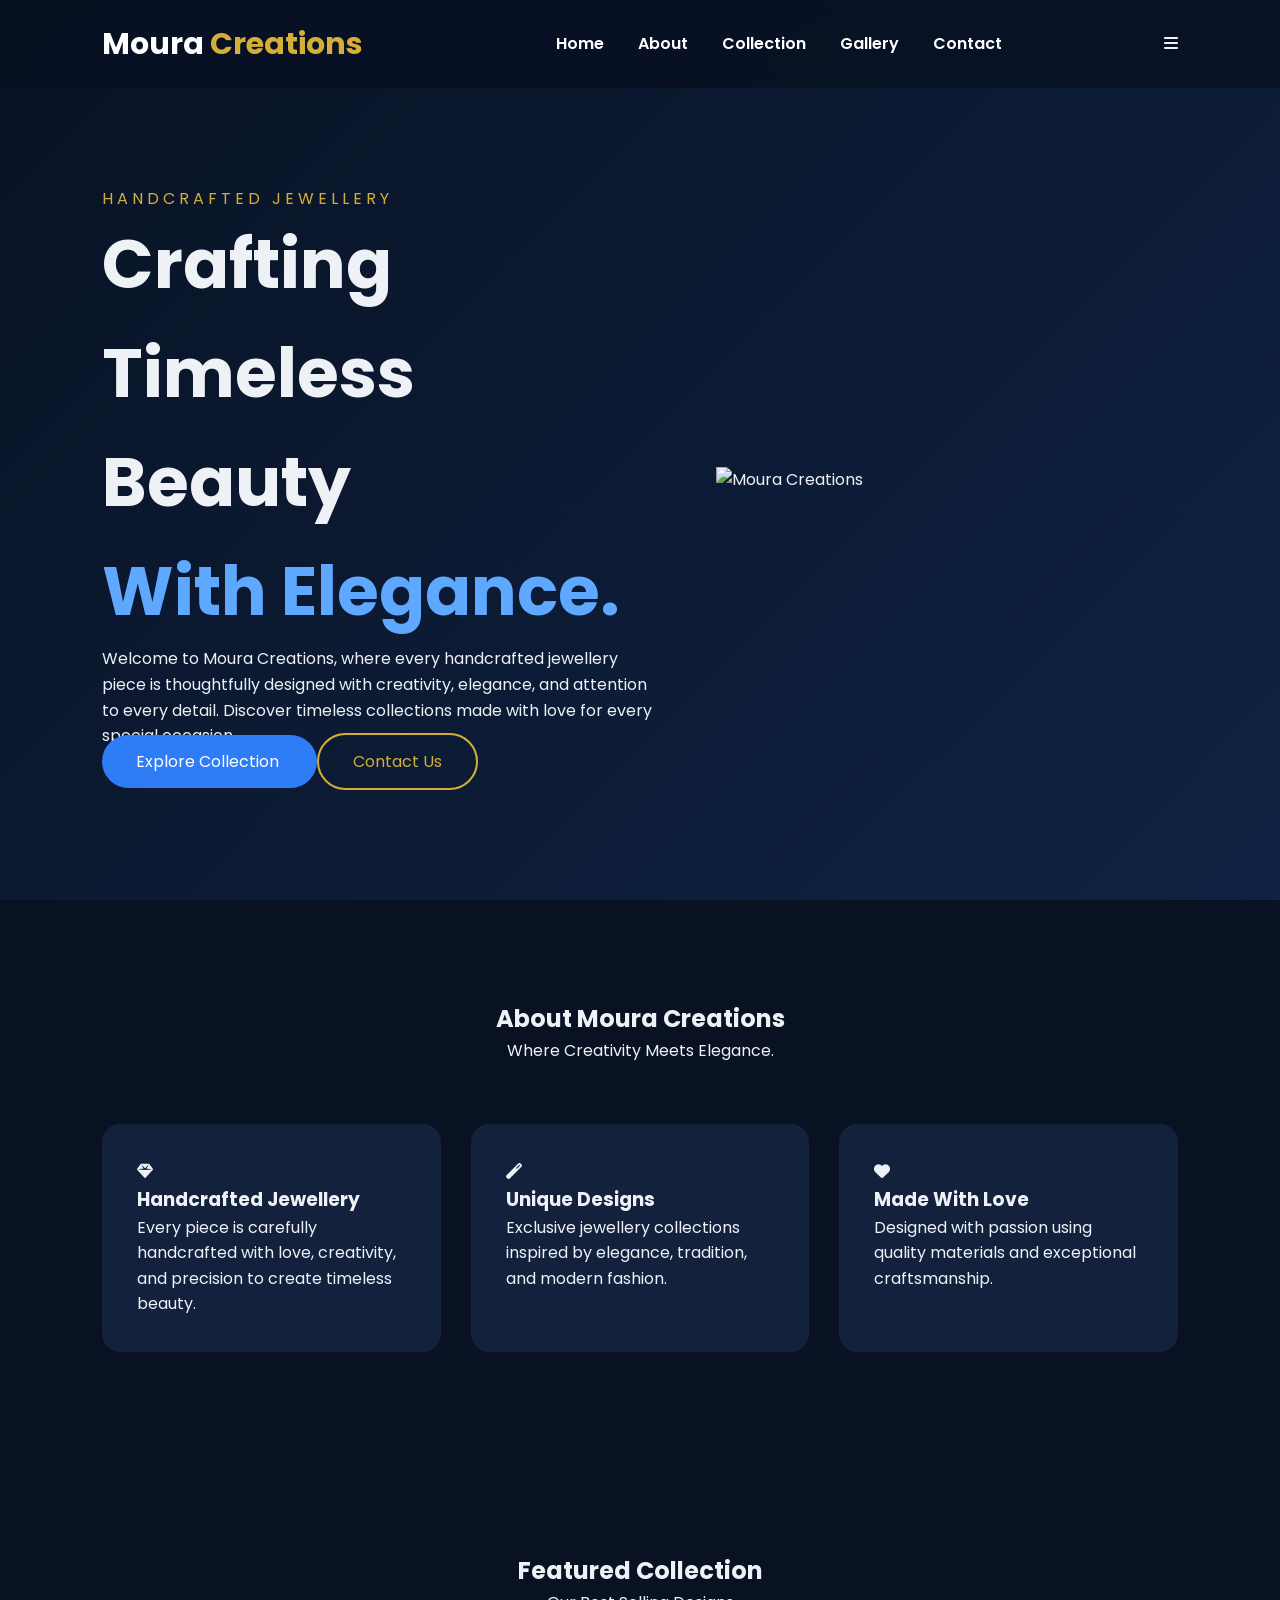
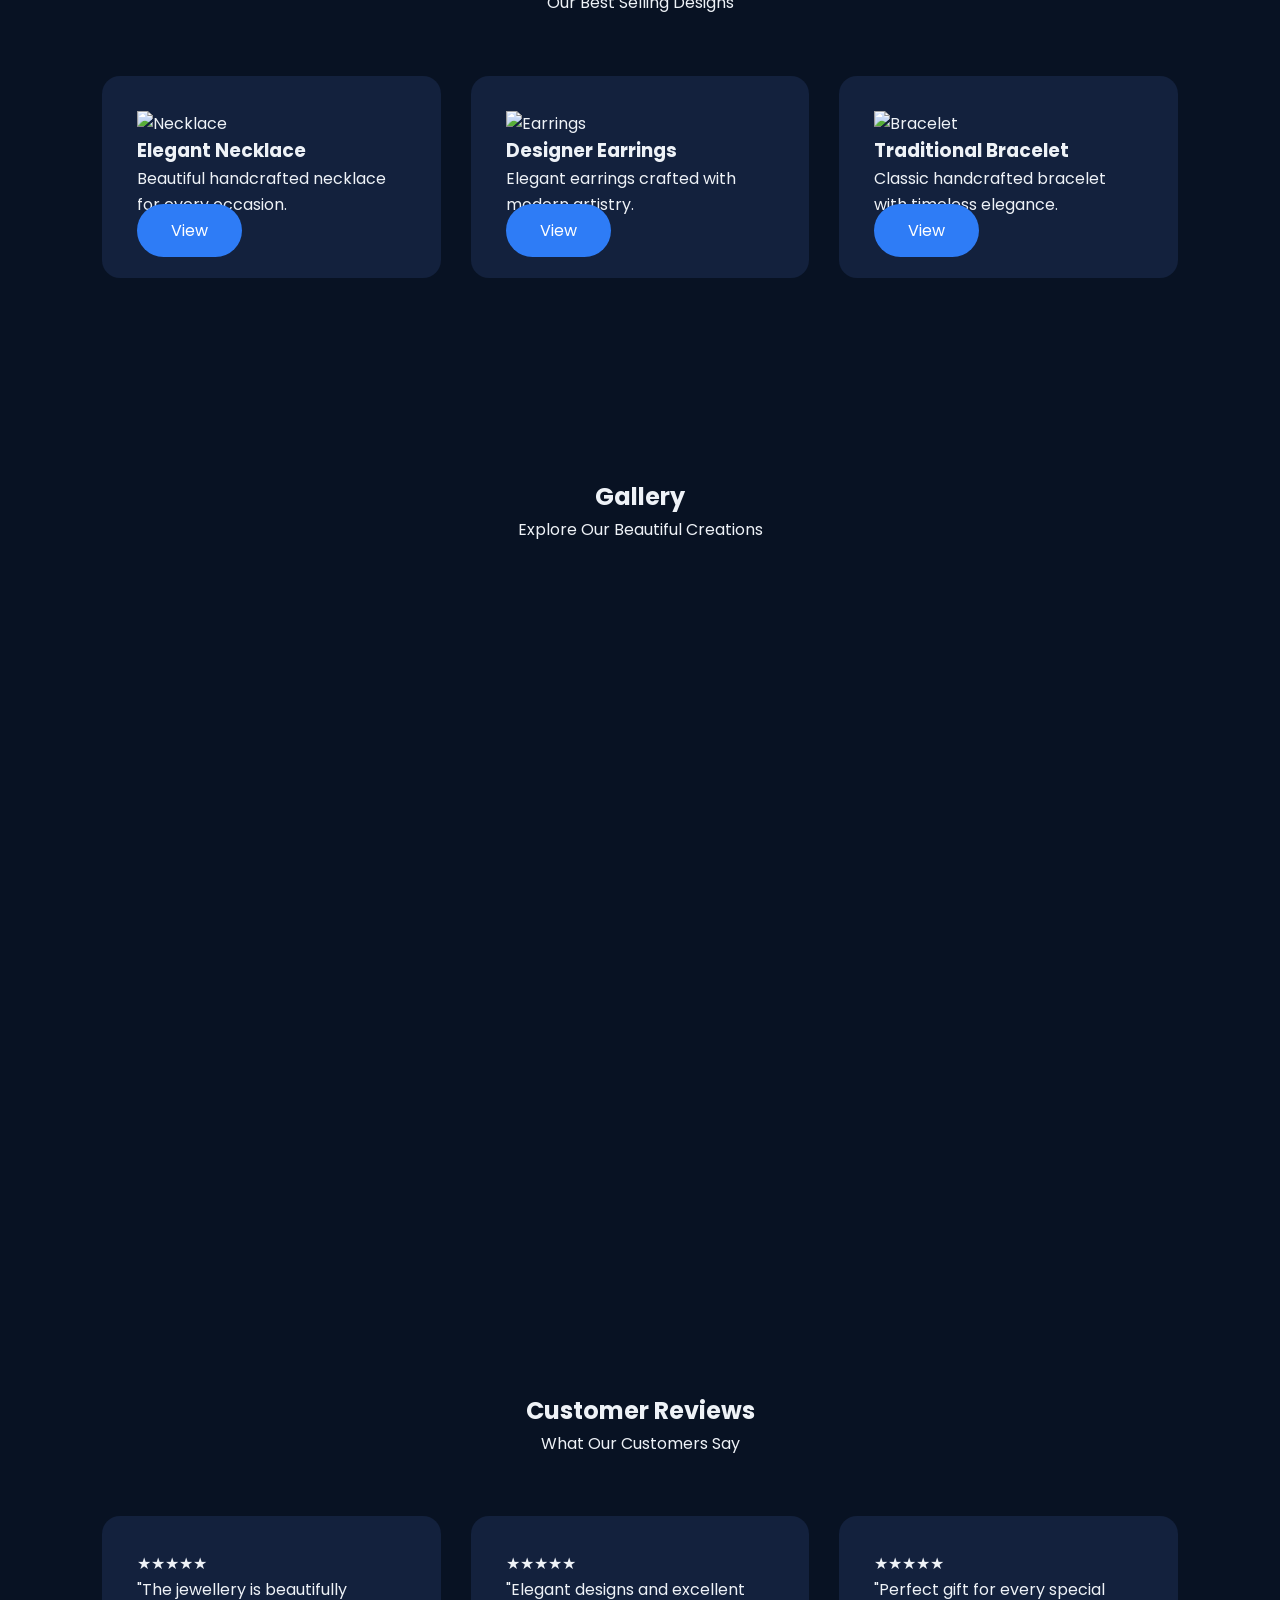
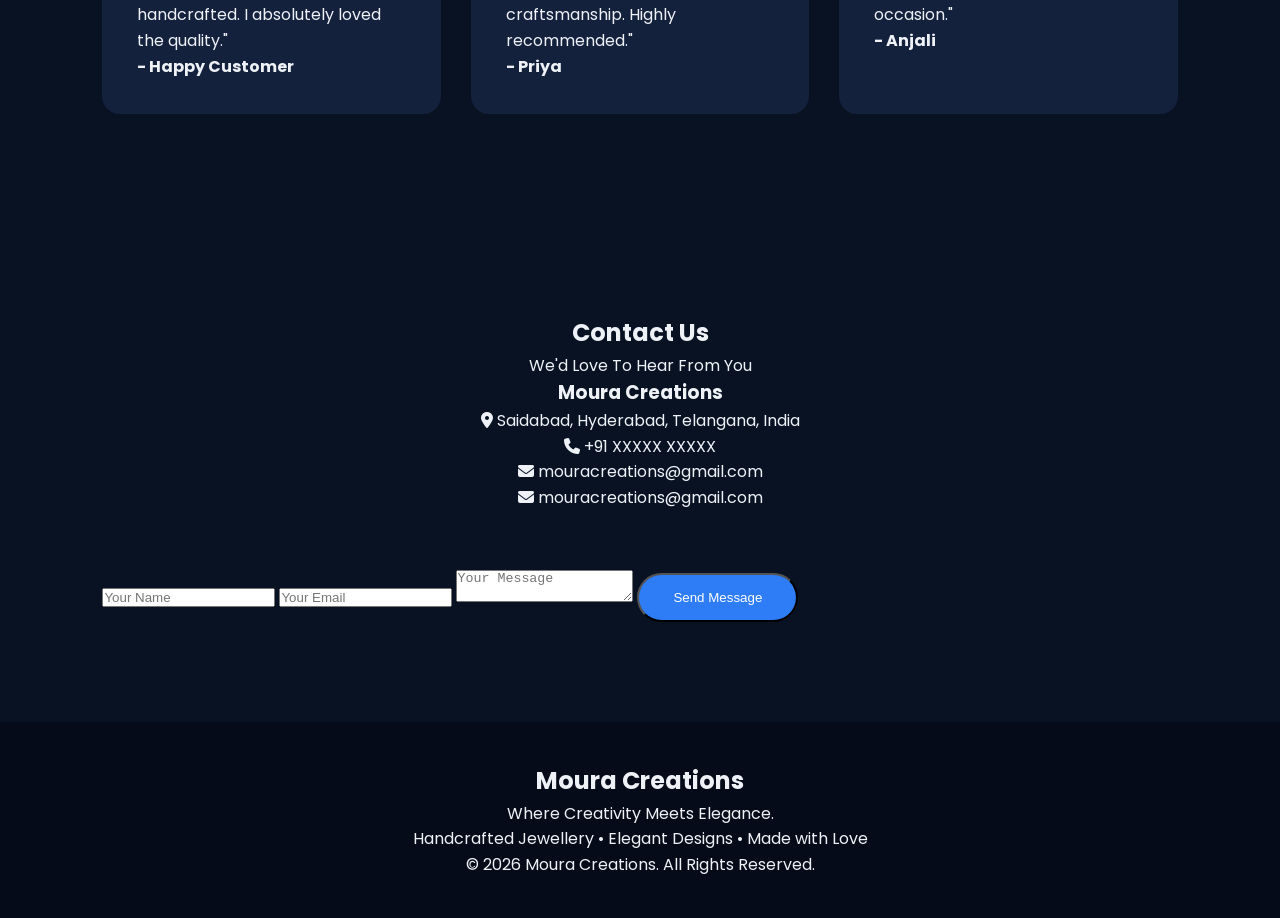
==== index.html @ 09989741 "Update index.html" ====
<!DOCTYPE html>
<html lang="en">

<head>

<meta charset="UTF-8">
<meta name="viewport" content="width=device-width, initial-scale=1.0">

<title>Moura Creations | Where Creativity Meets Elegance</title>

<link href="https://fonts.googleapis.com/css2?family=Poppins:wght@300;400;500;600;700;800&display=swap" rel="stylesheet">

<link rel="stylesheet"
href="https://cdnjs.cloudflare.com/ajax/libs/font-awesome/6.5.2/css/all.min.css">

<link rel="stylesheet" href="style.css">
</head>

<body>

<!-- ================= HEADER ================= -->

<header>

<div class="logo">
Moura <span>Creations</span>
</div>

<nav>

<a href="#home">Home</a>

<a href="#about">About</a>

<a href="#collection">Collection</a>

<a href="#gallery">Gallery</a>

<a href="#contact">Contact</a>

</nav>

<div class="menu">

<i class="fas fa-bars"></i>

</div>

</header>

<!-- ================= HERO ================= -->

<section class="hero" id="home">

<div class="hero-left">

<p class="small-title">
HANDCRAFTED JEWELLERY
</p>

<h1>

Crafting Timeless Beauty

<br>

<span>With Elegance.</span>

</h1>

<p class="hero-text">

Welcome to Moura Creations, where every handcrafted jewellery piece is thoughtfully designed with creativity, elegance, and attention to every detail. Discover timeless collections made with love for every special occasion.

</p>

<div class="buttons">

<a href="#collection" class="btn primary">
Explore Collection
</a>

<a href="#contact" class="btn secondary">
Contact Us
</a>

</div>

</div>

<div class="hero-right">

<img src="images/hero.png" alt="Moura Creations">

</div>

</section>

<!-- ================= ABOUT ================= -->

<section class="about" id="about">

<div class="section-title">

<h2>About Moura Creations</h2>

<p>Where Creativity Meets Elegance.</p>

</div>

<div class="about-content">

<div class="about-box">

<i class="fas fa-gem"></i>

<h3>Handcrafted Jewellery</h3>

<p>

Every piece is carefully handcrafted with love, creativity, and precision to create timeless beauty.

</p>

</div>

<div class="about-box">

<i class="fas fa-magic"></i>

<h3>Unique Designs</h3>

<p>

Exclusive jewellery collections inspired by elegance, tradition, and modern fashion.

</p>

</div>

<div class="about-box">

<i class="fas fa-heart"></i>

<h3>Made With Love</h3>

<p>

Designed with passion using quality materials and exceptional craftsmanship.

</p>

</div>

</div>

</section>

<!-- ================= COLLECTION ================= -->

<section class="collection" id="collection">

<div class="section-title">

<h2>Featured Collection</h2>

<p>Our Best Selling Designs</p>

</div>

<div class="products">

<div class="product">

<img src="images/product1.jpg" alt="Necklace">

<h3>Elegant Necklace</h3>

<p>Beautiful handcrafted necklace for every occasion.</p>

<a href="#" class="btn primary">View</a>

</div>

<div class="product">

<img src="images/product2.jpg" alt="Earrings">

<h3>Designer Earrings</h3>

<p>Elegant earrings crafted with modern artistry.</p>

<a href="#" class="btn primary">View</a>

</div>

<div class="product">

<img src="images/product3.jpg" alt="Bracelet">

<h3>Traditional Bracelet</h3>

<p>Classic handcrafted bracelet with timeless elegance.</p>

<a href="#" class="btn primary">View</a>

</div>

</div>

</section>

<!-- ================= GALLERY ================= -->

<section class="gallery" id="gallery">

<div class="section-title">

<h2>Gallery</h2>

<p>Explore Our Beautiful Creations</p>

</div>

<div class="gallery-grid">

<img src="images/g1.jpg" alt="">
<img src="images/g2.jpg" alt="">
<img src="images/g3.jpg" alt="">
<img src="images/g4.jpg" alt="">
<img src="images/g5.jpg" alt="">
<img src="images/g6.jpg" alt="">

</div>

</section>

<!-- ================= TESTIMONIALS ================= -->

<section class="testimonials">

<div class="section-title">

<h2>Customer Reviews</h2>

<p>What Our Customers Say</p>

</div>

<div class="review-container">

<div class="review">

★★★★★

<p>

"The jewellery is beautifully handcrafted. I absolutely loved the quality."

</p>

<h4>- Happy Customer</h4>

</div>

<div class="review">

★★★★★

<p>

"Elegant designs and excellent craftsmanship. Highly recommended."

</p>

<h4>- Priya</h4>

</div>

<div class="review">

★★★★★

<p>

"Perfect gift for every special occasion."

</p>

<h4>- Anjali</h4>

</div>

</div>

</section>

<!-- ================= CONTACT ================= -->

<section class="contact" id="contact">

<div class="section-title">

<h2>Contact Us</h2>

<p>We'd Love To Hear From You</p>

<div class="contact-info">

<h3>Moura Creations</h3>

<p>
<i class="fas fa-map-marker-alt"></i>
Saidabad, Hyderabad, Telangana, India
</p>

<p>
<i class="fas fa-phone"></i>
+91 XXXXX XXXXX
</p>

<p>
<i class="fas fa-envelope"></i>
mouracreations@gmail.com
</p>

</div><i class="fas fa-envelope"></i>

mouracreations@gmail.com

</p>

</div>

<form>

<input type="text" placeholder="Your Name">

<input type="email" placeholder="Your Email">

<textarea placeholder="Your Message"></textarea>

<button class="btn primary">

Send Message

</button>

</form>

</div>

</section>

<!-- ================= FOOTER ================= -->

<footer>

<h2>Moura Creations</h2>

<p>

Where Creativity Meets Elegance.

</p>

<p>

Handcrafted Jewellery • Elegant Designs • Made with Love

</p>

<p>

© 2026 Moura Creations. All Rights Reserved.

</p>

</footer>

<script src="script.js"></script>
</body>

</html>
---- style.css ----
*{margin:0;padding:0;box-sizing:border-box}
body{font-family:Poppins,Arial,sans-serif;background:#081223;color:#eef2f7;line-height:1.6}
html{scroll-behavior:smooth}
a{text-decoration:none}img{max-width:100%;display:block}header{position:fixed;top:0;left:0;width:100%;display:flex;justify-content:space-between;align-items:center;padding:20px 8%;background:rgba(8,18,35,.92);backdrop-filter:blur(10px);z-index:999}.logo{font-size:30px;font-weight:700;color:#fff}.logo span{color:#d4af37}nav a{color:#fff;margin-left:30px;font-weight:600}nav a:hover{color:#d4af37}.hero{min-height:100vh;padding:140px 8% 80px;display:grid;grid-template-columns:1.1fr .9fr;align-items:center;gap:50px;background:linear-gradient(135deg,#081223,#102344)}.small-title{letter-spacing:4px;color:#d4af37}.hero h1{font-size:68px}.hero h1 span{color:#5ea8ff}.btn{padding:15px 34px;border-radius:40px}.primary{background:#2e7cf6;color:#fff}.secondary{border:2px solid #d4af37;color:#d4af37}section{padding:100px 8%}.section-title{text-align:center;margin-bottom:60px}.about-content,.products,.review-container,.gallery-grid{display:grid;gap:30px}.about-content,.products,.review-container{grid-template-columns:repeat(auto-fit,minmax(260px,1fr))}.about-box,.product,.review{background:#13213d;padding:35px;border-radius:18px}.gallery-grid{grid-template-columns:repeat(auto-fit,minmax(240px,1fr))}.gallery-grid img{height:280px;object-fit:cover;border-radius:18px}.contact-container{display:grid;grid-template-columns:1fr 1fr;gap:40px}footer{background:#050b18;padding:40px;text-align:center}@media(max-width:900px){.hero,.contact-container{grid-template-columns:1fr}nav{display:none}}
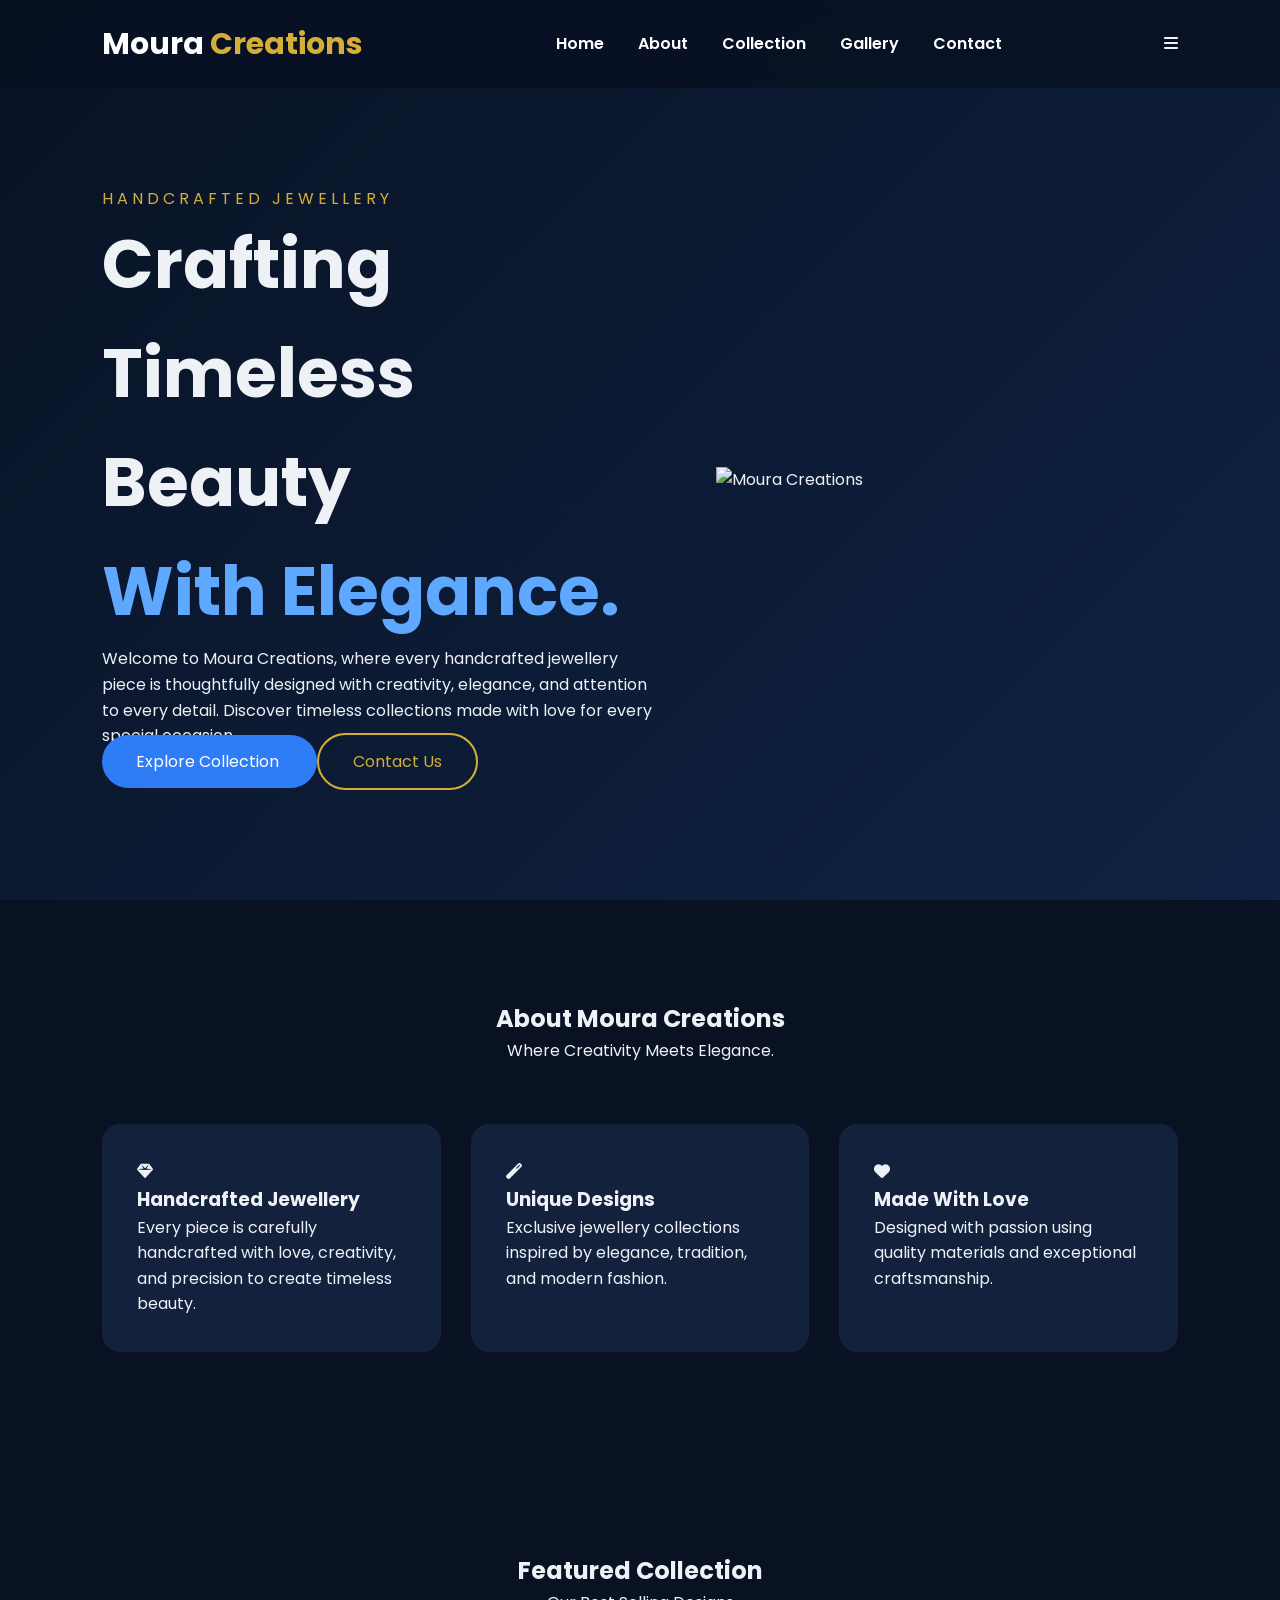
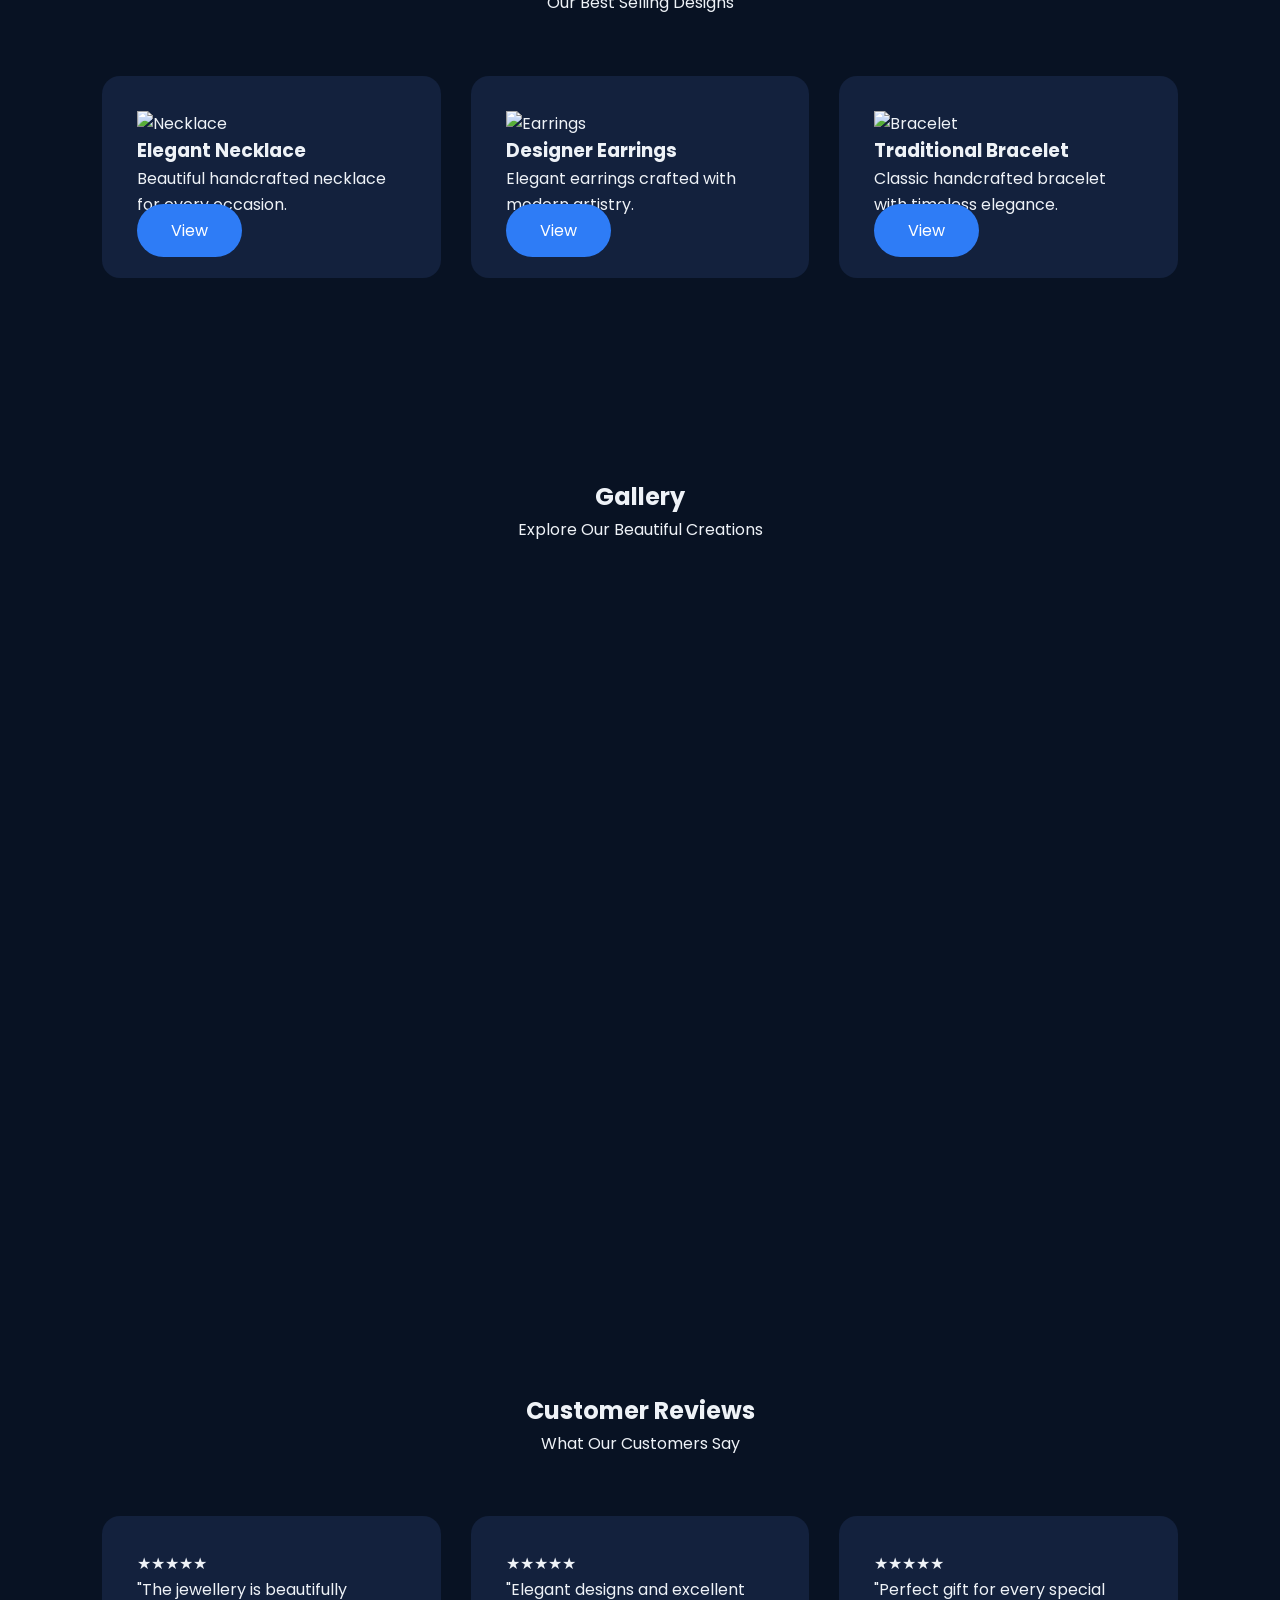
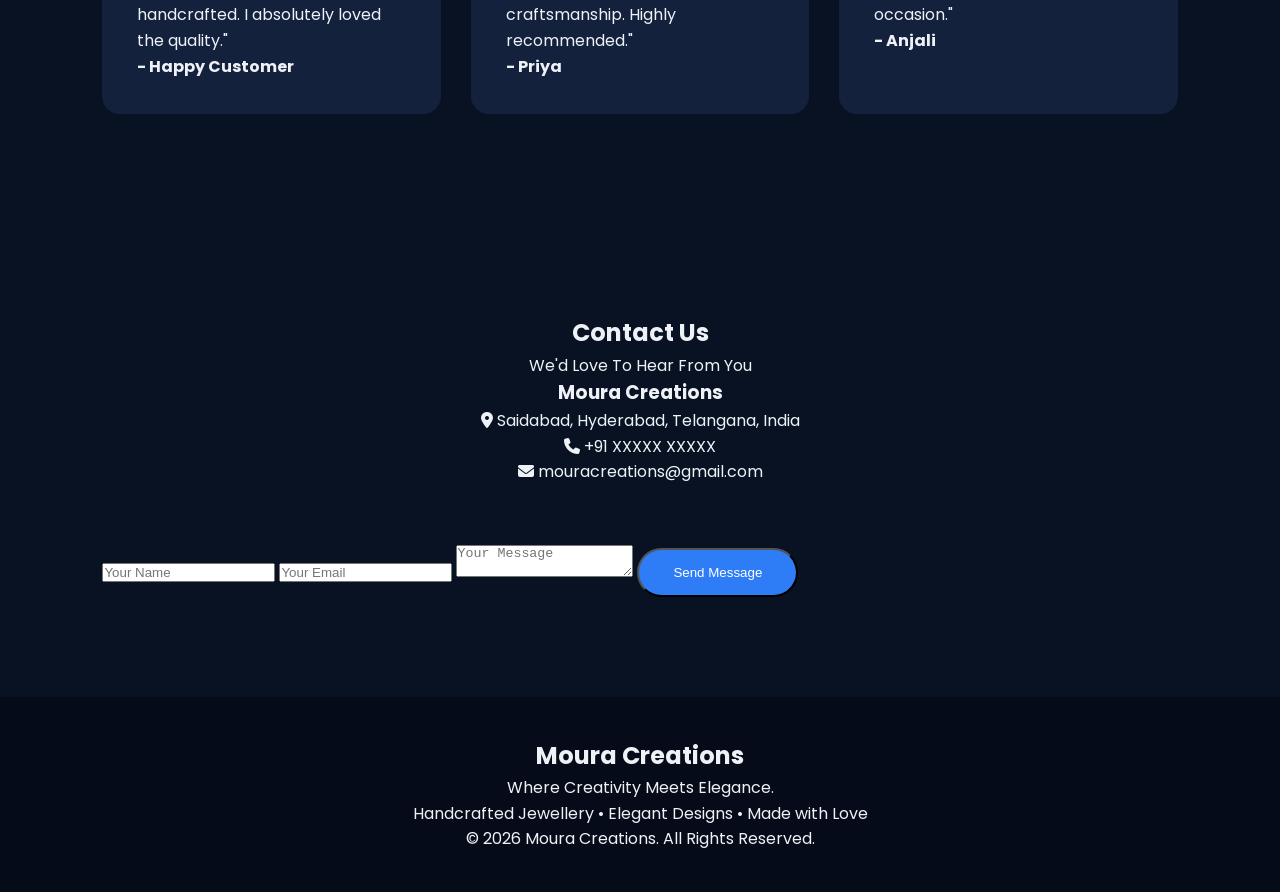
==== commit 42c8cd5d: "Update index.html" ====
--- a/index.html
+++ b/index.html
@@ -319,10 +319,6 @@
 +91 XXXXX XXXXX
 </p>
 
-<p>
-<i class="fas fa-envelope"></i>
-mouracreations@gmail.com
-</p>
 
 </div><i class="fas fa-envelope"></i>
 
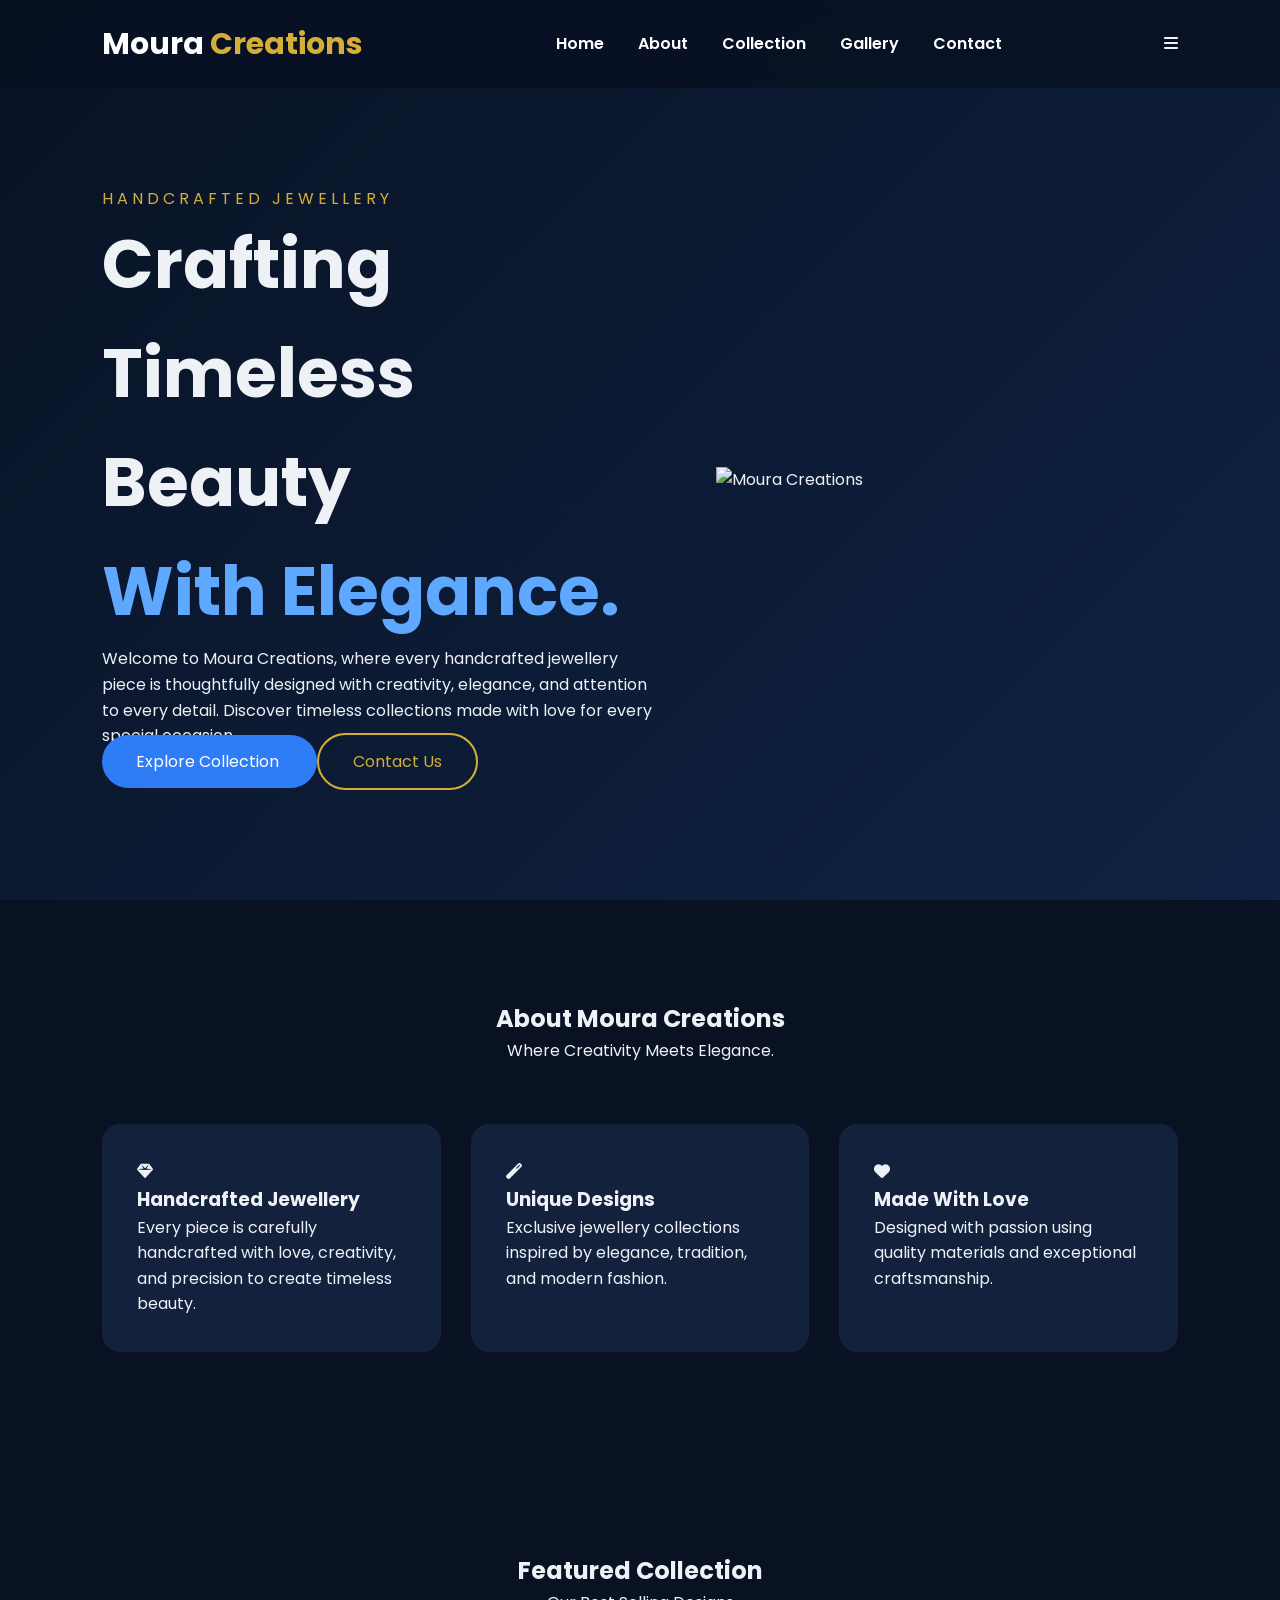
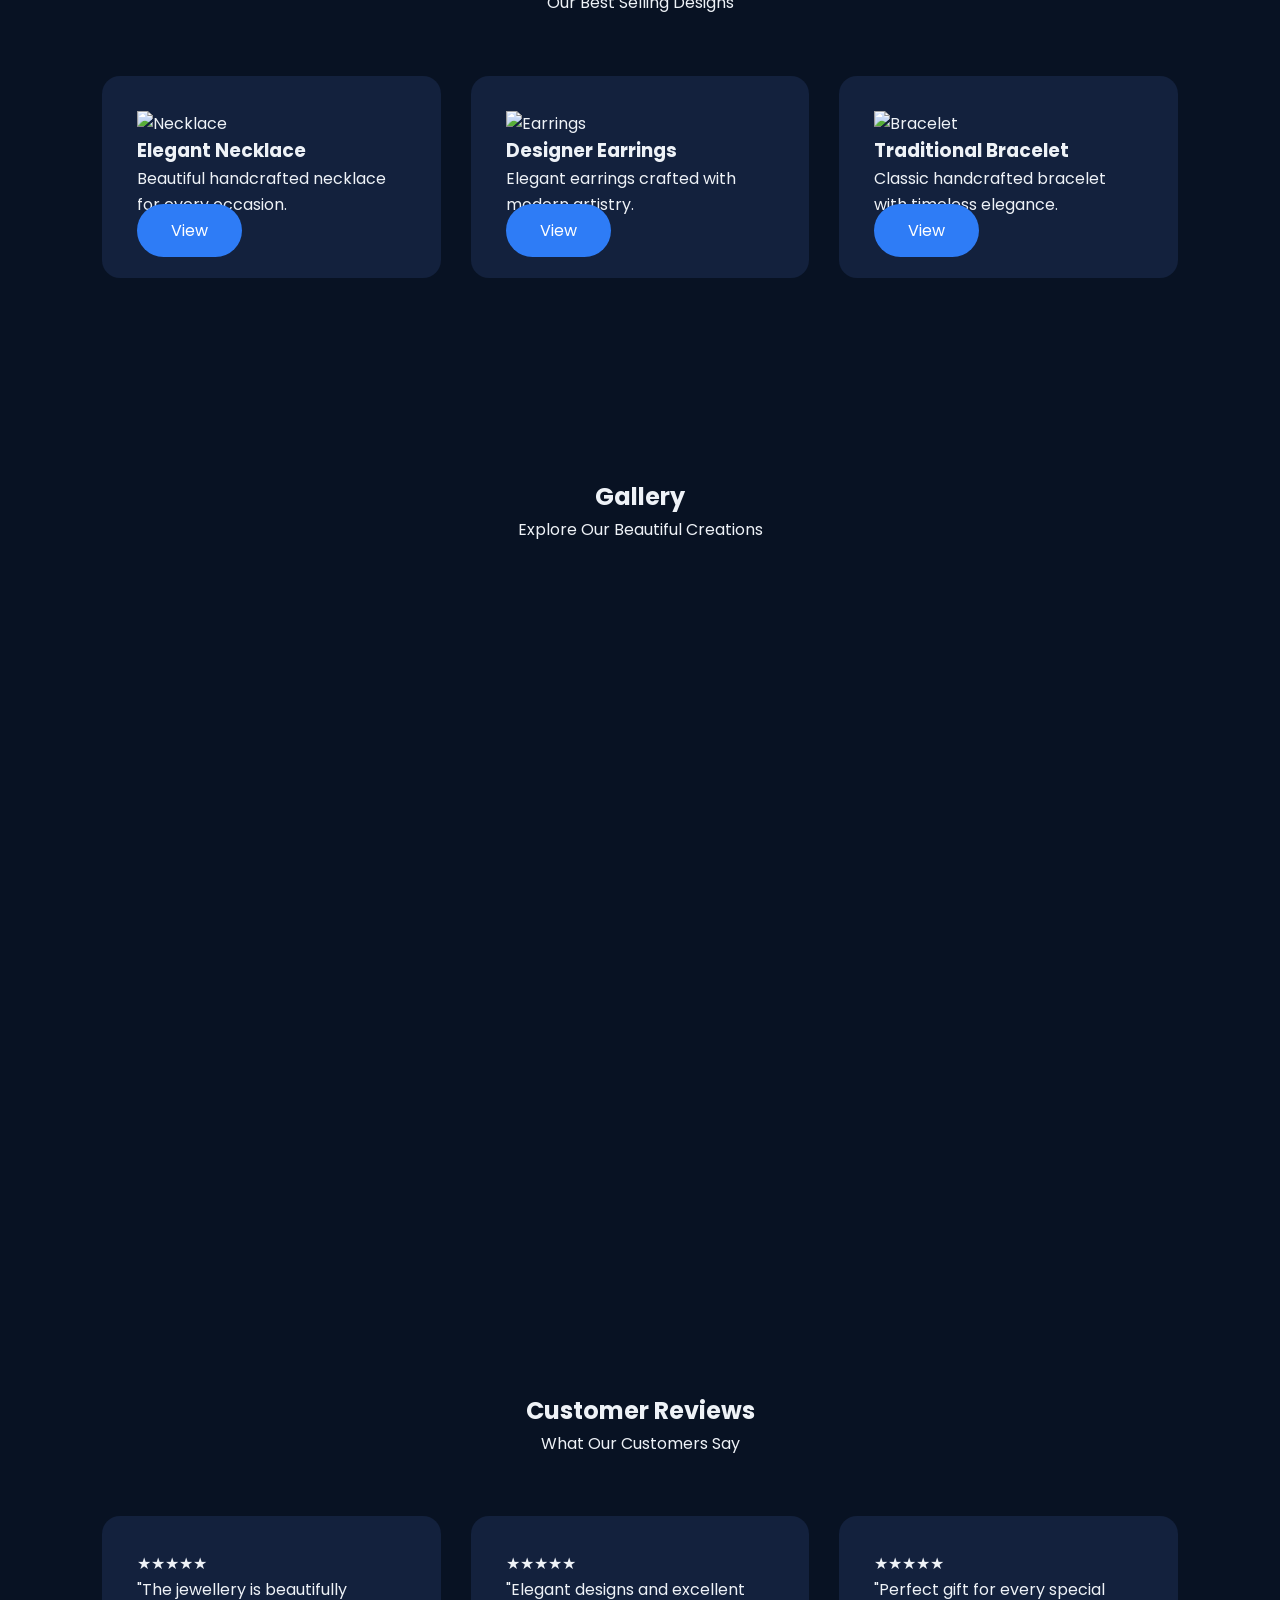
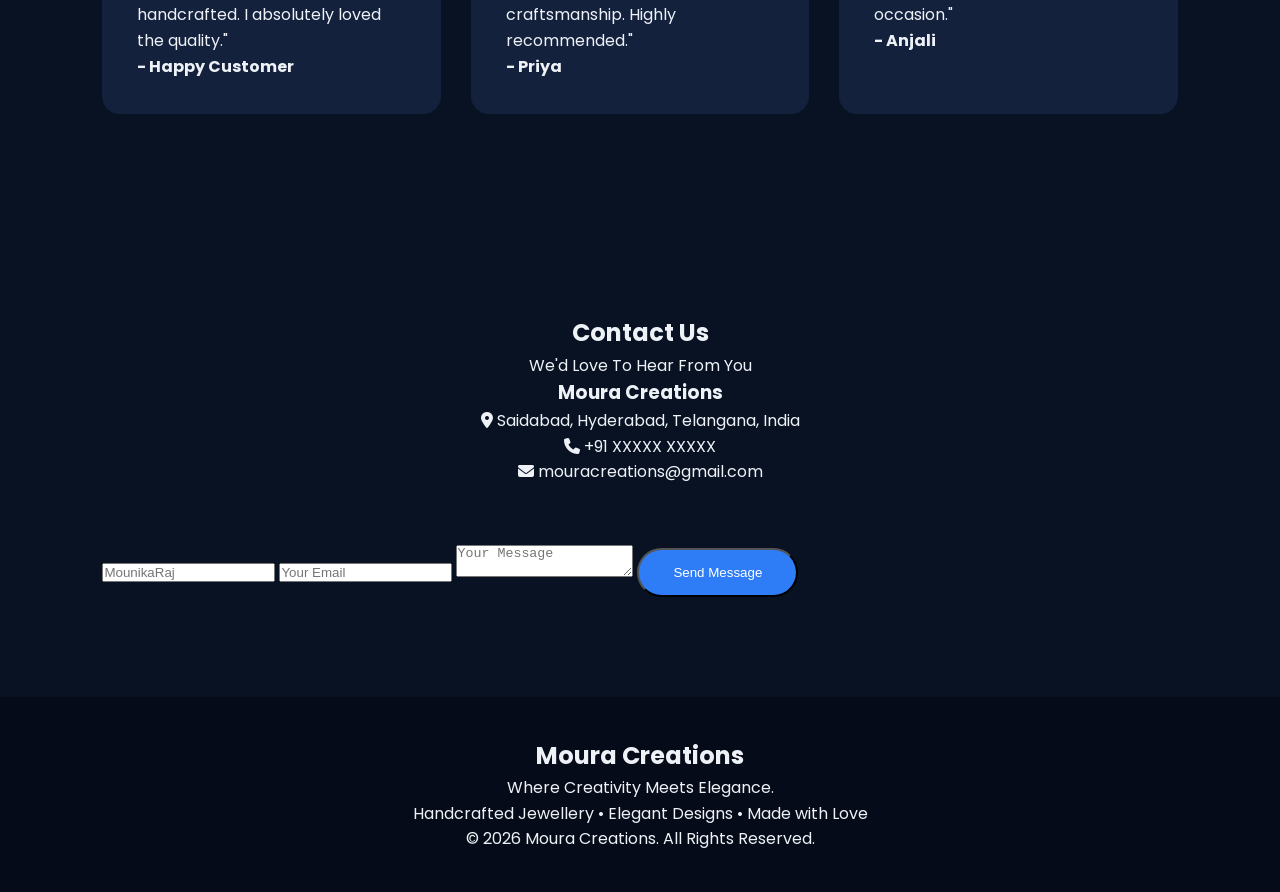
==== commit e5994bf0: "Update index.html" ====
--- a/index.html
+++ b/index.html
@@ -330,7 +330,7 @@
 
 <form>
 
-<input type="text" placeholder="Your Name">
+<input type="text" placeholder="MounikaRaj">
 
 <input type="email" placeholder="Your Email">
 
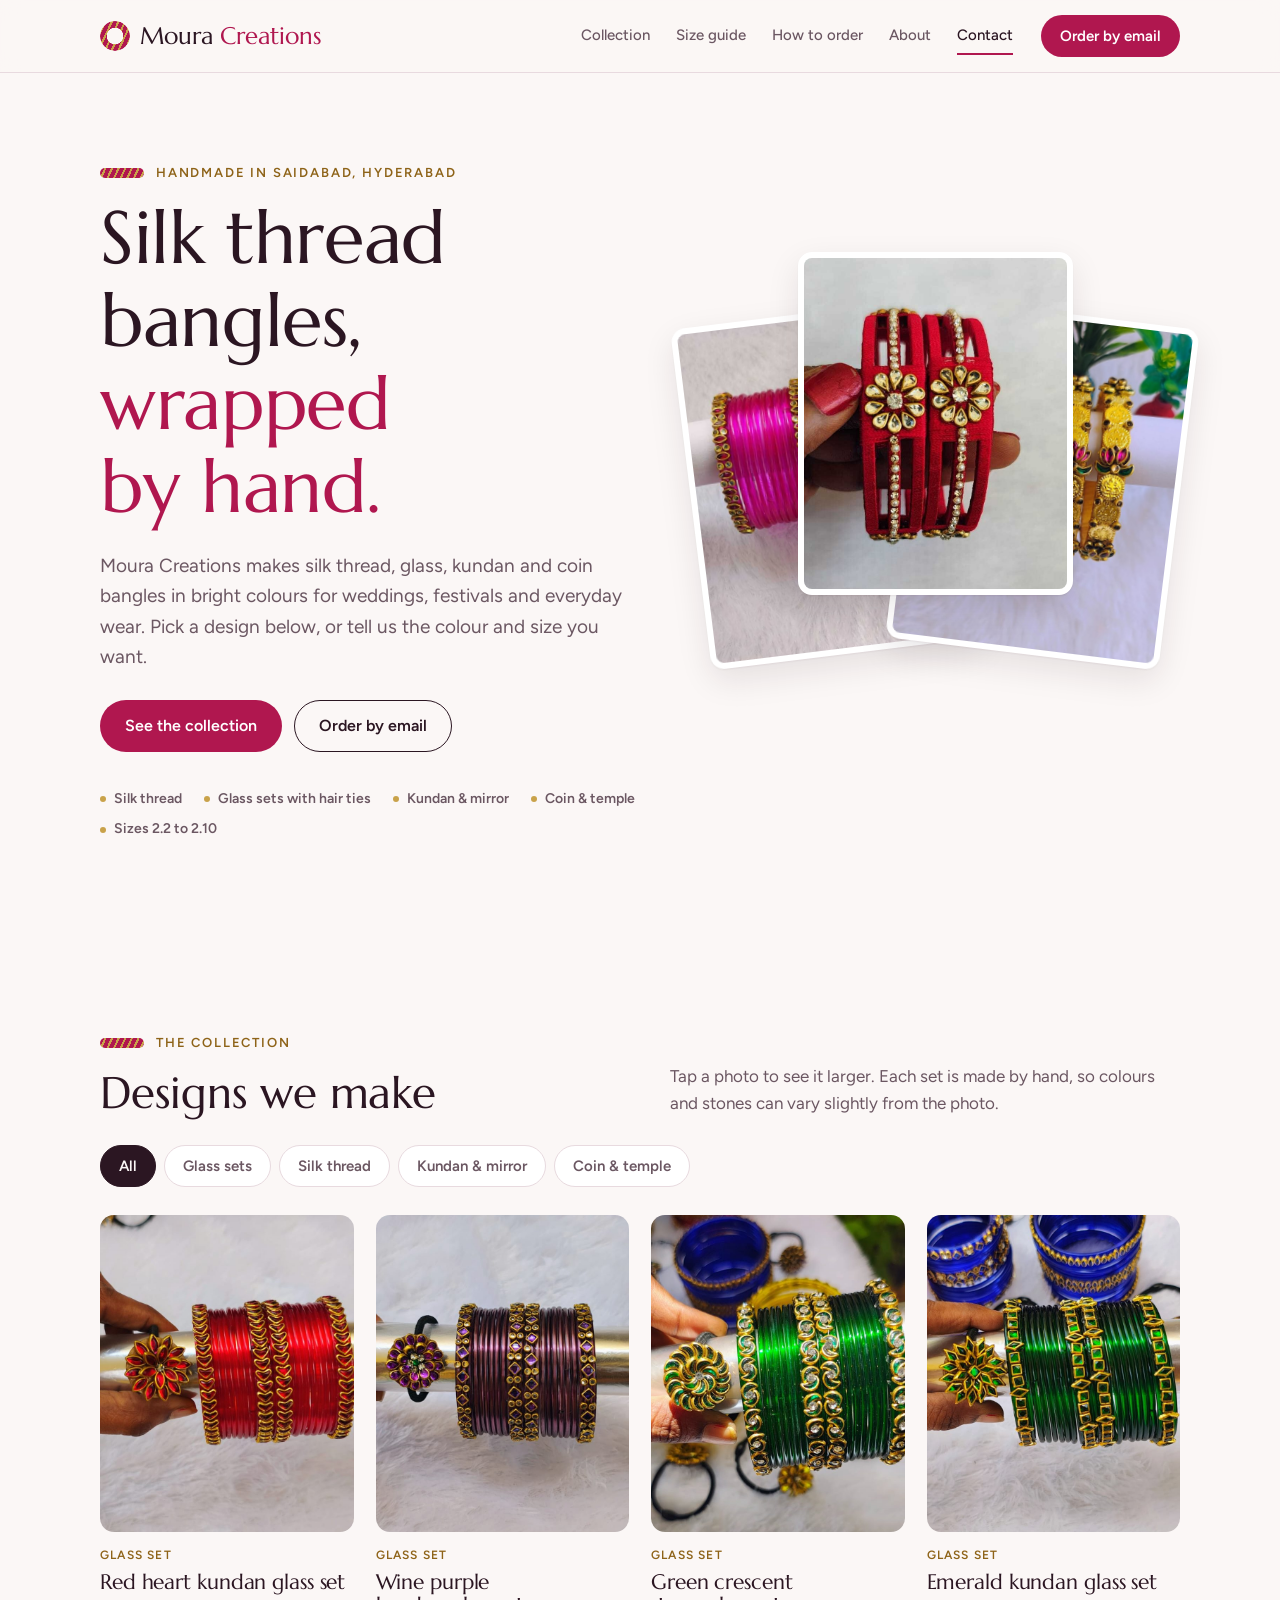
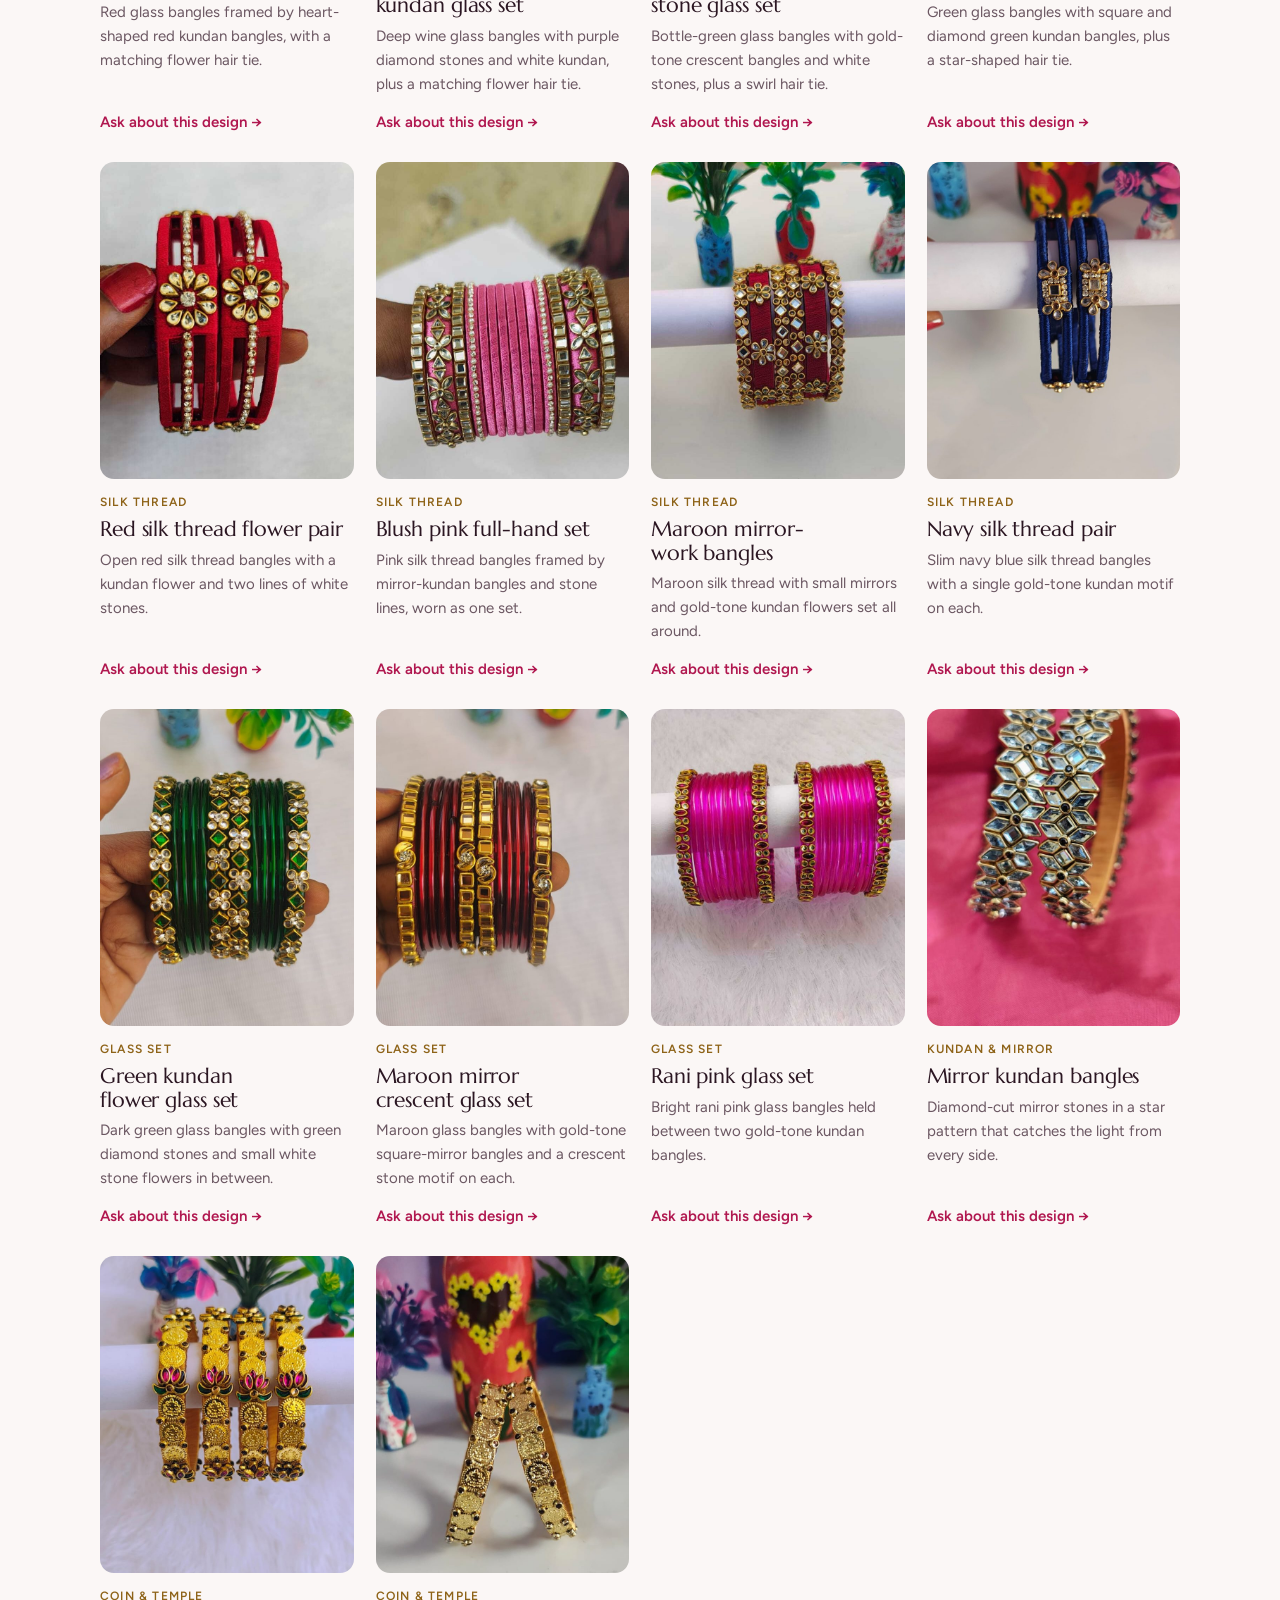
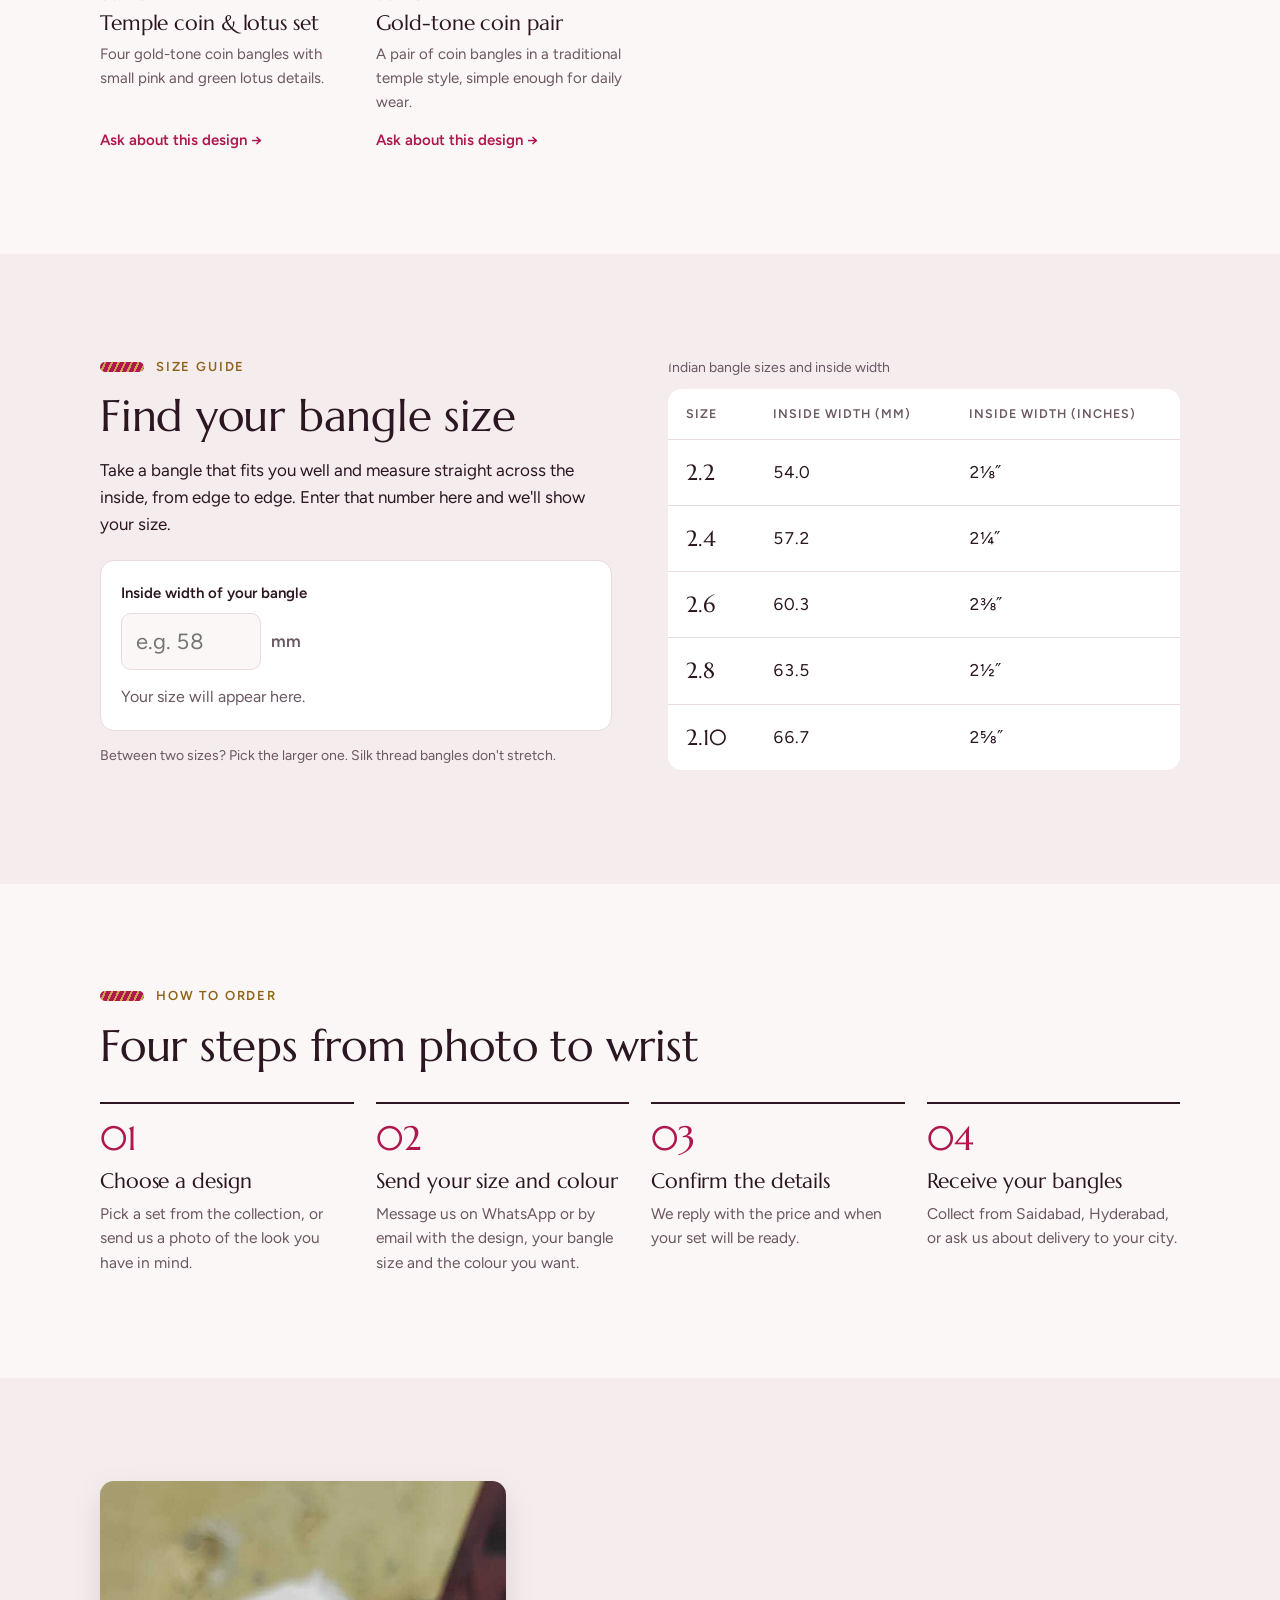
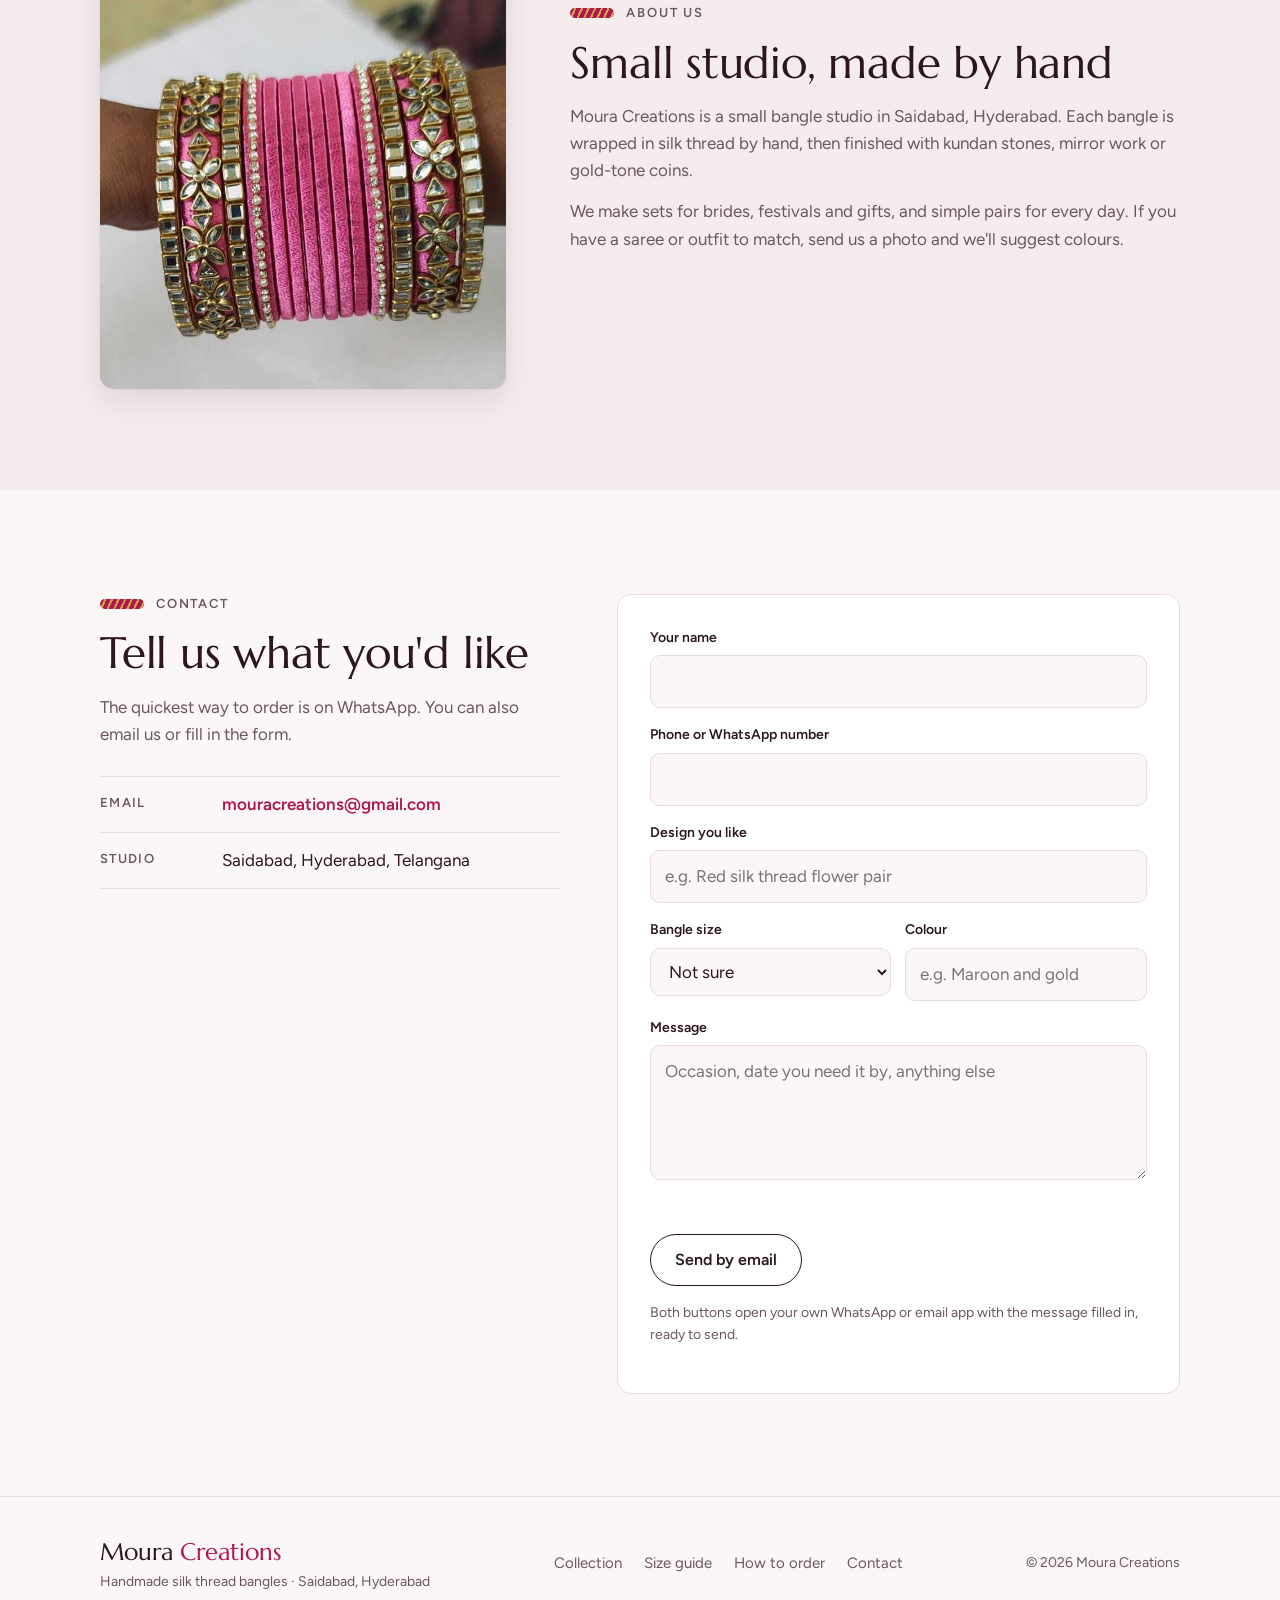
==== commit 14ac9ff9: "Rebuild Moura Creations website New one-page site for handmade glass, silk thread, kundan and coin b" ====
--- a/index.html
+++ b/index.html
@@ -1,380 +1,418 @@
-<!DOCTYPE html>
+<!doctype html>
 <html lang="en">
-
 <head>
-
-<meta charset="UTF-8">
-<meta name="viewport" content="width=device-width, initial-scale=1.0">
-
-<title>Moura Creations | Where Creativity Meets Elegance</title>
-
-<link href="https://fonts.googleapis.com/css2?family=Poppins:wght@300;400;500;600;700;800&display=swap" rel="stylesheet">
-
-<link rel="stylesheet"
-href="https://cdnjs.cloudflare.com/ajax/libs/font-awesome/6.5.2/css/all.min.css">
-
-<link rel="stylesheet" href="style.css">
+  <meta charset="utf-8">
+  <meta name="viewport" content="width=device-width, initial-scale=1, viewport-fit=cover">
+  <title>Moura Creations · Handmade Silk Thread Bangles, Hyderabad</title>
+  <meta name="description" content="Handmade silk thread, glass, kundan and coin bangles from Saidabad, Hyderabad. Browse the collection, check your bangle size, and order on WhatsApp.">
+  <link rel="canonical" href="https://sambaraju1003.github.io/Mouracreations.github.io/">
+  <meta name="theme-color" content="#B0174F">
+
+  <meta property="og:type" content="website">
+  <meta property="og:title" content="Moura Creations · Handmade Silk Thread Bangles">
+  <meta property="og:description" content="Silk thread, kundan, mirror and coin bangles, made by hand in Hyderabad.">
+  <meta property="og:image" content="https://sambaraju1003.github.io/Mouracreations.github.io/images/og-image.jpg">
+  <meta property="og:url" content="https://sambaraju1003.github.io/Mouracreations.github.io/">
+  <meta name="twitter:card" content="summary_large_image">
+
+  <link rel="icon" href="favicon.svg" type="image/svg+xml">
+  <link rel="preconnect" href="https://fonts.googleapis.com">
+  <link rel="preconnect" href="https://fonts.gstatic.com" crossorigin>
+  <link rel="stylesheet" href="https://fonts.googleapis.com/css2?family=Marcellus&family=Figtree:wght@400;500;600;700&display=swap">
+  <link rel="stylesheet" href="css/style.css">
+
+  <script type="application/ld+json">
+  {
+    "@context": "https://schema.org",
+    "@type": "Store",
+    "name": "Moura Creations",
+    "description": "Handmade silk thread, kundan, mirror and coin bangles.",
+    "email": "mouracreations@gmail.com",
+    "image": "https://sambaraju1003.github.io/Mouracreations.github.io/images/og-image.jpg",
+    "url": "https://sambaraju1003.github.io/Mouracreations.github.io/",
+    "address": {
+      "@type": "PostalAddress",
+      "addressLocality": "Saidabad, Hyderabad",
+      "addressRegion": "Telangana",
+      "addressCountry": "IN"
+    }
+  }
+  </script>
 </head>
-
 <body>
-
-<!-- ================= HEADER ================= -->
-
-<header>
-
-<div class="logo">
-Moura <span>Creations</span>
-</div>
-
-<nav>
-
-<a href="#home">Home</a>
-
-<a href="#about">About</a>
-
-<a href="#collection">Collection</a>
-
-<a href="#gallery">Gallery</a>
-
-<a href="#contact">Contact</a>
-
-</nav>
-
-<div class="menu">
-
-<i class="fas fa-bars"></i>
-
-</div>
-
-</header>
-
-<!-- ================= HERO ================= -->
-
-<section class="hero" id="home">
-
-<div class="hero-left">
-
-<p class="small-title">
-HANDCRAFTED JEWELLERY
-</p>
-
-<h1>
-
-Crafting Timeless Beauty
-
-<br>
-
-<span>With Elegance.</span>
-
-</h1>
-
-<p class="hero-text">
-
-Welcome to Moura Creations, where every handcrafted jewellery piece is thoughtfully designed with creativity, elegance, and attention to every detail. Discover timeless collections made with love for every special occasion.
-
-</p>
-
-<div class="buttons">
-
-<a href="#collection" class="btn primary">
-Explore Collection
-</a>
-
-<a href="#contact" class="btn secondary">
-Contact Us
-</a>
-
-</div>
-
-</div>
-
-<div class="hero-right">
-
-<img src="images/hero.png" alt="Moura Creations">
-
-</div>
-
-</section>
-
-<!-- ================= ABOUT ================= -->
-
-<section class="about" id="about">
-
-<div class="section-title">
-
-<h2>About Moura Creations</h2>
-
-<p>Where Creativity Meets Elegance.</p>
-
-</div>
-
-<div class="about-content">
-
-<div class="about-box">
-
-<i class="fas fa-gem"></i>
-
-<h3>Handcrafted Jewellery</h3>
-
-<p>
-
-Every piece is carefully handcrafted with love, creativity, and precision to create timeless beauty.
-
-</p>
-
-</div>
-
-<div class="about-box">
-
-<i class="fas fa-magic"></i>
-
-<h3>Unique Designs</h3>
-
-<p>
-
-Exclusive jewellery collections inspired by elegance, tradition, and modern fashion.
-
-</p>
-
-</div>
-
-<div class="about-box">
-
-<i class="fas fa-heart"></i>
-
-<h3>Made With Love</h3>
-
-<p>
-
-Designed with passion using quality materials and exceptional craftsmanship.
-
-</p>
-
-</div>
-
-</div>
-
-</section>
-
-<!-- ================= COLLECTION ================= -->
-
-<section class="collection" id="collection">
-
-<div class="section-title">
-
-<h2>Featured Collection</h2>
-
-<p>Our Best Selling Designs</p>
-
-</div>
-
-<div class="products">
-
-<div class="product">
-
-<img src="images/product1.jpg" alt="Necklace">
-
-<h3>Elegant Necklace</h3>
-
-<p>Beautiful handcrafted necklace for every occasion.</p>
-
-<a href="#" class="btn primary">View</a>
-
-</div>
-
-<div class="product">
-
-<img src="images/product2.jpg" alt="Earrings">
-
-<h3>Designer Earrings</h3>
-
-<p>Elegant earrings crafted with modern artistry.</p>
-
-<a href="#" class="btn primary">View</a>
-
-</div>
-
-<div class="product">
-
-<img src="images/product3.jpg" alt="Bracelet">
-
-<h3>Traditional Bracelet</h3>
-
-<p>Classic handcrafted bracelet with timeless elegance.</p>
-
-<a href="#" class="btn primary">View</a>
-
-</div>
-
-</div>
-
-</section>
-
-<!-- ================= GALLERY ================= -->
-
-<section class="gallery" id="gallery">
-
-<div class="section-title">
-
-<h2>Gallery</h2>
-
-<p>Explore Our Beautiful Creations</p>
-
-</div>
-
-<div class="gallery-grid">
-
-<img src="images/g1.jpg" alt="">
-<img src="images/g2.jpg" alt="">
-<img src="images/g3.jpg" alt="">
-<img src="images/g4.jpg" alt="">
-<img src="images/g5.jpg" alt="">
-<img src="images/g6.jpg" alt="">
-
-</div>
-
-</section>
-
-<!-- ================= TESTIMONIALS ================= -->
-
-<section class="testimonials">
-
-<div class="section-title">
-
-<h2>Customer Reviews</h2>
-
-<p>What Our Customers Say</p>
-
-</div>
-
-<div class="review-container">
-
-<div class="review">
-
-★★★★★
-
-<p>
-
-"The jewellery is beautifully handcrafted. I absolutely loved the quality."
-
-</p>
-
-<h4>- Happy Customer</h4>
-
-</div>
-
-<div class="review">
-
-★★★★★
-
-<p>
-
-"Elegant designs and excellent craftsmanship. Highly recommended."
-
-</p>
-
-<h4>- Priya</h4>
-
-</div>
-
-<div class="review">
-
-★★★★★
-
-<p>
-
-"Perfect gift for every special occasion."
-
-</p>
-
-<h4>- Anjali</h4>
-
-</div>
-
-</div>
-
-</section>
-
-<!-- ================= CONTACT ================= -->
-
-<section class="contact" id="contact">
-
-<div class="section-title">
-
-<h2>Contact Us</h2>
-
-<p>We'd Love To Hear From You</p>
-
-<div class="contact-info">
-
-<h3>Moura Creations</h3>
-
-<p>
-<i class="fas fa-map-marker-alt"></i>
-Saidabad, Hyderabad, Telangana, India
-</p>
-
-<p>
-<i class="fas fa-phone"></i>
-+91 XXXXX XXXXX
-</p>
-
-
-</div><i class="fas fa-envelope"></i>
-
-mouracreations@gmail.com
-
-</p>
-
-</div>
-
-<form>
-
-<input type="text" placeholder="MounikaRaj">
-
-<input type="email" placeholder="Your Email">
-
-<textarea placeholder="Your Message"></textarea>
-
-<button class="btn primary">
-
-Send Message
-
-</button>
-
-</form>
-
-</div>
-
-</section>
-
-<!-- ================= FOOTER ================= -->
-
-<footer>
-
-<h2>Moura Creations</h2>
-
-<p>
-
-Where Creativity Meets Elegance.
-
-</p>
-
-<p>
-
-Handcrafted Jewellery • Elegant Designs • Made with Love
-
-</p>
-
-<p>
-
-© 2026 Moura Creations. All Rights Reserved.
-
-</p>
-
-</footer>
-
-<script src="script.js"></script>
+  <a class="skip" href="#main">Skip to content</a>
+
+  <header class="site-header" id="top">
+    <div class="wrap header-row">
+      <a class="brand" href="#top" aria-label="Moura Creations, back to top">
+        <span class="brand-mark" aria-hidden="true"></span>
+        <span class="brand-name">Moura <em>Creations</em></span>
+      </a>
+      <nav class="nav" id="nav" aria-label="Main">
+        <a href="#collection">Collection</a>
+        <a href="#sizes">Size guide</a>
+        <a href="#order">How to order</a>
+        <a href="#about">About</a>
+        <a href="#contact">Contact</a>
+      </nav>
+      <a class="btn btn-solid header-cta" data-whatsapp href="#contact">Order on WhatsApp</a>
+      <button class="menu-btn" id="menuBtn" aria-expanded="false" aria-controls="nav" aria-label="Open menu">
+        <span></span><span></span><span></span>
+      </button>
+    </div>
+  </header>
+
+  <main id="main">
+    <!-- HERO -->
+    <section class="hero">
+      <div class="wrap hero-grid">
+        <div class="hero-copy">
+          <p class="eyebrow"><span class="thread" aria-hidden="true"></span>Handmade in Saidabad, Hyderabad</p>
+          <h1>Silk thread bangles, <span>wrapped by hand.</span></h1>
+          <p class="lede">Moura Creations makes silk thread, glass, kundan and coin bangles in bright colours for weddings, festivals and everyday wear. Pick a design below, or tell us the colour and size you want.</p>
+          <div class="hero-actions">
+            <a class="btn btn-solid" href="#collection">See the collection</a>
+            <a class="btn btn-line" data-whatsapp href="#contact">Order on WhatsApp</a>
+          </div>
+          <ul class="hero-facts" aria-label="What we make">
+            <li>Silk thread</li>
+            <li>Glass sets with hair ties</li>
+            <li>Kundan &amp; mirror</li>
+            <li>Coin &amp; temple</li>
+            <li>Sizes 2.2 to 2.10</li>
+          </ul>
+        </div>
+        <div class="hero-art" aria-hidden="true">
+          <figure class="card c1"><img src="images/rani-pink-glass-set.jpg" alt="" width="720" height="900"></figure>
+          <figure class="card c3"><img src="images/temple-coin-lotus-set.jpg" alt="" width="720" height="900"></figure>
+          <figure class="card c2"><img src="images/red-silk-flower.jpg" alt="" width="720" height="900" fetchpriority="high"></figure>
+        </div>
+      </div>
+    </section>
+
+    <!-- COLLECTION -->
+    <section class="section" id="collection">
+      <div class="wrap">
+        <div class="section-head">
+          <div>
+            <p class="eyebrow"><span class="thread" aria-hidden="true"></span>The collection</p>
+            <h2>Designs we make</h2>
+          </div>
+          <p class="section-note">Tap a photo to see it larger. Each set is made by hand, so colours and stones can vary slightly from the photo.</p>
+        </div>
+
+        <div class="filters" role="group" aria-label="Filter by style">
+          <button class="chip" aria-pressed="true" data-filter="all">All</button>
+          <button class="chip" aria-pressed="false" data-filter="glass">Glass sets</button>
+          <button class="chip" aria-pressed="false" data-filter="silk">Silk thread</button>
+          <button class="chip" aria-pressed="false" data-filter="kundan">Kundan &amp; mirror</button>
+          <button class="chip" aria-pressed="false" data-filter="coin">Coin &amp; temple</button>
+        </div>
+
+        <ul class="products" id="products">
+          <li class="product" data-cat="glass">
+            <button class="product-img" data-full="images/red-heart-kundan-glass-set.jpg" aria-label="View Red heart kundan glass set larger">
+              <img src="images/red-heart-kundan-glass-set.jpg" alt="Red glass bangles between gold-tone bangles set with red heart-shaped kundan stones, with a red flower hair tie" width="720" height="900" loading="lazy">
+            </button>
+            <div class="product-body">
+              <span class="tag">Glass set</span>
+              <h3>Red heart kundan glass set</h3>
+              <p>Red glass bangles framed by heart-shaped red kundan bangles, with a matching flower hair tie.</p>
+              <a class="ask" data-ask="Red heart kundan glass set" href="#contact">Ask about this design <span aria-hidden="true">→</span></a>
+            </div>
+          </li>
+          <li class="product" data-cat="glass">
+            <button class="product-img" data-full="images/wine-purple-kundan-glass-set.jpg" aria-label="View Wine purple kundan glass set larger">
+              <img src="images/wine-purple-kundan-glass-set.jpg" alt="Wine-coloured glass bangles between gold-tone bangles set with purple diamond-shaped stones, with a purple flower hair tie" width="720" height="900" loading="lazy">
+            </button>
+            <div class="product-body">
+              <span class="tag">Glass set</span>
+              <h3>Wine purple kundan glass set</h3>
+              <p>Deep wine glass bangles with purple diamond stones and white kundan, plus a matching flower hair tie.</p>
+              <a class="ask" data-ask="Wine purple kundan glass set" href="#contact">Ask about this design <span aria-hidden="true">→</span></a>
+            </div>
+          </li>
+          <li class="product" data-cat="glass">
+            <button class="product-img" data-full="images/green-crescent-stone-glass-set.jpg" aria-label="View Green crescent stone glass set larger">
+              <img src="images/green-crescent-stone-glass-set.jpg" alt="Green glass bangles between gold-tone crescent bangles set with white stones, with a green swirl hair tie" width="720" height="900" loading="lazy">
+            </button>
+            <div class="product-body">
+              <span class="tag">Glass set</span>
+              <h3>Green crescent stone glass set</h3>
+              <p>Bottle-green glass bangles with gold-tone crescent bangles and white stones, plus a swirl hair tie.</p>
+              <a class="ask" data-ask="Green crescent stone glass set" href="#contact">Ask about this design <span aria-hidden="true">→</span></a>
+            </div>
+          </li>
+          <li class="product" data-cat="glass">
+            <button class="product-img" data-full="images/emerald-kundan-glass-set.jpg" aria-label="View Emerald kundan glass set larger">
+              <img src="images/emerald-kundan-glass-set.jpg" alt="Green glass bangles between gold-tone bangles set with green square and diamond kundan stones, with a green star hair tie" width="720" height="900" loading="lazy">
+            </button>
+            <div class="product-body">
+              <span class="tag">Glass set</span>
+              <h3>Emerald kundan glass set</h3>
+              <p>Green glass bangles with square and diamond green kundan bangles, plus a star-shaped hair tie.</p>
+              <a class="ask" data-ask="Emerald kundan glass set" href="#contact">Ask about this design <span aria-hidden="true">→</span></a>
+            </div>
+          </li>
+          <li class="product" data-cat="silk">
+            <button class="product-img" data-full="images/red-silk-flower.jpg" aria-label="View Red silk thread flower pair larger">
+              <img src="images/red-silk-flower.jpg" alt="Pair of red silk thread bangles with a kundan flower and stone lines" width="720" height="900" loading="lazy">
+            </button>
+            <div class="product-body">
+              <span class="tag">Silk thread</span>
+              <h3>Red silk thread flower pair</h3>
+              <p>Open red silk thread bangles with a kundan flower and two lines of white stones.</p>
+              <a class="ask" data-ask="Red silk thread flower pair" href="#contact">Ask about this design <span aria-hidden="true">→</span></a>
+            </div>
+          </li>
+          <li class="product" data-cat="silk">
+            <button class="product-img" data-full="images/blush-silk-mirror-set.jpg" aria-label="View Blush pink silk thread set larger">
+              <img src="images/blush-silk-mirror-set.jpg" alt="Full wrist set of blush pink silk thread bangles with mirror kundan bangles at each end, worn on the wrist" width="720" height="900" loading="lazy">
+            </button>
+            <div class="product-body">
+              <span class="tag">Silk thread</span>
+              <h3>Blush pink full-hand set</h3>
+              <p>Pink silk thread bangles framed by mirror-kundan bangles and stone lines, worn as one set.</p>
+              <a class="ask" data-ask="Blush pink full-hand set" href="#contact">Ask about this design <span aria-hidden="true">→</span></a>
+            </div>
+          </li>
+          <li class="product" data-cat="silk">
+            <button class="product-img" data-full="images/maroon-silk-mirror.jpg" aria-label="View Maroon silk thread mirror bangles larger">
+              <img src="images/maroon-silk-mirror.jpg" alt="Maroon silk thread bangles with mirror work and gold-tone kundan flowers" width="720" height="900" loading="lazy">
+            </button>
+            <div class="product-body">
+              <span class="tag">Silk thread</span>
+              <h3>Maroon mirror-work bangles</h3>
+              <p>Maroon silk thread with small mirrors and gold-tone kundan flowers set all around.</p>
+              <a class="ask" data-ask="Maroon mirror-work bangles" href="#contact">Ask about this design <span aria-hidden="true">→</span></a>
+            </div>
+          </li>
+          <li class="product" data-cat="silk">
+            <button class="product-img" data-full="images/navy-silk-pair.jpg" aria-label="View Navy silk thread pair larger">
+              <img src="images/navy-silk-pair.jpg" alt="Pair of navy blue silk thread bangles with a gold-tone kundan motif" width="720" height="900" loading="lazy">
+            </button>
+            <div class="product-body">
+              <span class="tag">Silk thread</span>
+              <h3>Navy silk thread pair</h3>
+              <p>Slim navy blue silk thread bangles with a single gold-tone kundan motif on each.</p>
+              <a class="ask" data-ask="Navy silk thread pair" href="#contact">Ask about this design <span aria-hidden="true">→</span></a>
+            </div>
+          </li>
+          <li class="product" data-cat="glass">
+            <button class="product-img" data-full="images/green-kundan-flower-glass-set.jpg" aria-label="View Green kundan flower glass set larger">
+              <img src="images/green-kundan-flower-glass-set.jpg" alt="Dark green glass bangles between gold-tone bangles set with green diamond stones and white stone flowers" width="720" height="900" loading="lazy">
+            </button>
+            <div class="product-body">
+              <span class="tag">Glass set</span>
+              <h3>Green kundan flower glass set</h3>
+              <p>Dark green glass bangles with green diamond stones and small white stone flowers in between.</p>
+              <a class="ask" data-ask="Green kundan flower glass set" href="#contact">Ask about this design <span aria-hidden="true">→</span></a>
+            </div>
+          </li>
+          <li class="product" data-cat="glass">
+            <button class="product-img" data-full="images/maroon-mirror-crescent-glass-set.jpg" aria-label="View Maroon mirror crescent glass set larger">
+              <img src="images/maroon-mirror-crescent-glass-set.jpg" alt="Maroon glass bangles between gold-tone bangles with square mirrors and crescent stone motifs" width="720" height="900" loading="lazy">
+            </button>
+            <div class="product-body">
+              <span class="tag">Glass set</span>
+              <h3>Maroon mirror crescent glass set</h3>
+              <p>Maroon glass bangles with gold-tone square-mirror bangles and a crescent stone motif on each.</p>
+              <a class="ask" data-ask="Maroon mirror crescent glass set" href="#contact">Ask about this design <span aria-hidden="true">→</span></a>
+            </div>
+          </li>
+          <li class="product" data-cat="glass">
+            <button class="product-img" data-full="images/rani-pink-glass-set.jpg" aria-label="View Rani pink glass set larger">
+              <img src="images/rani-pink-glass-set.jpg" alt="Two sets of rani pink glass bangles, each framed by gold-tone kundan bangles" width="720" height="900" loading="lazy">
+            </button>
+            <div class="product-body">
+              <span class="tag">Glass set</span>
+              <h3>Rani pink glass set</h3>
+              <p>Bright rani pink glass bangles held between two gold-tone kundan bangles.</p>
+              <a class="ask" data-ask="Rani pink glass set" href="#contact">Ask about this design <span aria-hidden="true">→</span></a>
+            </div>
+          </li>
+          <li class="product" data-cat="kundan">
+            <button class="product-img" data-full="images/mirror-kundan.jpg" aria-label="View Mirror kundan bangles larger">
+              <img src="images/mirror-kundan.jpg" alt="Pair of bangles covered in diamond-shaped mirror kundan stones" width="720" height="900" loading="lazy">
+            </button>
+            <div class="product-body">
+              <span class="tag">Kundan &amp; mirror</span>
+              <h3>Mirror kundan bangles</h3>
+              <p>Diamond-cut mirror stones in a star pattern that catches the light from every side.</p>
+              <a class="ask" data-ask="Mirror kundan bangles" href="#contact">Ask about this design <span aria-hidden="true">→</span></a>
+            </div>
+          </li>
+          <li class="product" data-cat="coin">
+            <button class="product-img" data-full="images/temple-coin-lotus-set.jpg" aria-label="View Temple coin and lotus set larger">
+              <img src="images/temple-coin-lotus-set.jpg" alt="Set of four gold-tone coin bangles with pink and green lotus motifs" width="720" height="900" loading="lazy">
+            </button>
+            <div class="product-body">
+              <span class="tag">Coin &amp; temple</span>
+              <h3>Temple coin &amp; lotus set</h3>
+              <p>Four gold-tone coin bangles with small pink and green lotus details.</p>
+              <a class="ask" data-ask="Temple coin and lotus set" href="#contact">Ask about this design <span aria-hidden="true">→</span></a>
+            </div>
+          </li>
+          <li class="product" data-cat="coin">
+            <button class="product-img" data-full="images/coin-bangles.jpg" aria-label="View Gold-tone coin bangles larger">
+              <img src="images/coin-bangles.jpg" alt="Pair of gold-tone coin bangles" width="720" height="900" loading="lazy">
+            </button>
+            <div class="product-body">
+              <span class="tag">Coin &amp; temple</span>
+              <h3>Gold-tone coin pair</h3>
+              <p>A pair of coin bangles in a traditional temple style, simple enough for daily wear.</p>
+              <a class="ask" data-ask="Gold-tone coin pair" href="#contact">Ask about this design <span aria-hidden="true">→</span></a>
+            </div>
+          </li>
+        </ul>
+      </div>
+    </section>
+
+    <!-- SIZE GUIDE -->
+    <section class="section section-tint" id="sizes">
+      <div class="wrap sizes-grid">
+        <div>
+          <p class="eyebrow"><span class="thread" aria-hidden="true"></span>Size guide</p>
+          <h2>Find your bangle size</h2>
+          <p>Take a bangle that fits you well and measure straight across the inside, from edge to edge. Enter that number here and we'll show your size.</p>
+          <form class="size-check" id="sizeForm" novalidate>
+            <label for="sizeMm">Inside width of your bangle</label>
+            <div class="size-input">
+              <input id="sizeMm" type="number" inputmode="decimal" min="40" max="80" step="0.5" placeholder="e.g. 58">
+              <span>mm</span>
+            </div>
+            <p class="size-result" id="sizeResult" aria-live="polite">Your size will appear here.</p>
+          </form>
+          <p class="small">Between two sizes? Pick the larger one. Silk thread bangles don't stretch.</p>
+        </div>
+        <div class="table-wrap">
+          <table class="size-table">
+            <caption>Indian bangle sizes and inside width</caption>
+            <thead><tr><th scope="col">Size</th><th scope="col">Inside width (mm)</th><th scope="col">Inside width (inches)</th></tr></thead>
+            <tbody>
+              <tr data-size="2.2"><th scope="row">2.2</th><td>54.0</td><td>2⅛″</td></tr>
+              <tr data-size="2.4"><th scope="row">2.4</th><td>57.2</td><td>2¼″</td></tr>
+              <tr data-size="2.6"><th scope="row">2.6</th><td>60.3</td><td>2⅜″</td></tr>
+              <tr data-size="2.8"><th scope="row">2.8</th><td>63.5</td><td>2½″</td></tr>
+              <tr data-size="2.10"><th scope="row">2.10</th><td>66.7</td><td>2⅝″</td></tr>
+            </tbody>
+          </table>
+        </div>
+      </div>
+    </section>
+
+    <!-- HOW TO ORDER -->
+    <section class="section" id="order">
+      <div class="wrap">
+        <p class="eyebrow"><span class="thread" aria-hidden="true"></span>How to order</p>
+        <h2>Four steps from photo to wrist</h2>
+        <ol class="steps">
+          <li><h3>Choose a design</h3><p>Pick a set from the collection, or send us a photo of the look you have in mind.</p></li>
+          <li><h3>Send your size and colour</h3><p>Message us on WhatsApp or by email with the design, your bangle size and the colour you want.</p></li>
+          <li><h3>Confirm the details</h3><p>We reply with the price and when your set will be ready.</p></li>
+          <li><h3>Receive your bangles</h3><p>Collect from Saidabad, Hyderabad, or ask us about delivery to your city.</p></li>
+        </ol>
+      </div>
+    </section>
+
+    <!-- ABOUT -->
+    <section class="section section-tint" id="about">
+      <div class="wrap about-grid">
+        <figure class="about-img"><img src="images/blush-silk-mirror-set.jpg" alt="A blush pink silk thread bangle set worn on the wrist" width="720" height="900" loading="lazy"></figure>
+        <div>
+          <p class="eyebrow"><span class="thread" aria-hidden="true"></span>About us</p>
+          <h2>Small studio, made by hand</h2>
+          <p>Moura Creations is a small bangle studio in Saidabad, Hyderabad. Each bangle is wrapped in silk thread by hand, then finished with kundan stones, mirror work or gold-tone coins.</p>
+          <p>We make sets for brides, festivals and gifts, and simple pairs for every day. If you have a saree or outfit to match, send us a photo and we'll suggest colours.</p>
+        </div>
+      </div>
+    </section>
+
+    <!-- CONTACT -->
+    <section class="section" id="contact">
+      <div class="wrap contact-grid">
+        <div>
+          <p class="eyebrow"><span class="thread" aria-hidden="true"></span>Contact</p>
+          <h2>Tell us what you'd like</h2>
+          <p>The quickest way to order is on WhatsApp. You can also email us or fill in the form.</p>
+          <ul class="contact-list">
+            <li id="waItem">
+              <span class="label">WhatsApp</span>
+              <a data-whatsapp href="#contact" id="waText">Message us on WhatsApp</a>
+            </li>
+            <li>
+              <span class="label">Email</span>
+              <a href="mailto:mouracreations@gmail.com">mouracreations@gmail.com</a>
+            </li>
+            <li>
+              <span class="label">Studio</span>
+              <span>Saidabad, Hyderabad, Telangana</span>
+            </li>
+          </ul>
+        </div>
+        <form class="contact-form" id="contactForm" novalidate>
+          <div class="field">
+            <label for="cfName">Your name</label>
+            <input id="cfName" name="name" autocomplete="name" required>
+          </div>
+          <div class="field">
+            <label for="cfPhone">Phone or WhatsApp number</label>
+            <input id="cfPhone" name="phone" type="tel" autocomplete="tel">
+          </div>
+          <div class="field">
+            <label for="cfDesign">Design you like</label>
+            <input id="cfDesign" name="design" placeholder="e.g. Red silk thread flower pair">
+          </div>
+          <div class="field two">
+            <div>
+              <label for="cfSize">Bangle size</label>
+              <select id="cfSize" name="size">
+                <option value="">Not sure</option>
+                <option>2.2</option><option>2.4</option><option>2.6</option><option>2.8</option><option>2.10</option>
+              </select>
+            </div>
+            <div>
+              <label for="cfColour">Colour</label>
+              <input id="cfColour" name="colour" placeholder="e.g. Maroon and gold">
+            </div>
+          </div>
+          <div class="field">
+            <label for="cfMsg">Message</label>
+            <textarea id="cfMsg" name="message" rows="4" placeholder="Occasion, date you need it by, anything else"></textarea>
+          </div>
+          <p class="form-error" id="cfError" role="alert"></p>
+          <div class="form-actions">
+            <button class="btn btn-solid" type="submit" data-via="whatsapp" id="cfWa">Send on WhatsApp</button>
+            <button class="btn btn-line" type="submit" data-via="email">Send by email</button>
+          </div>
+          <p class="small">Both buttons open your own WhatsApp or email app with the message filled in, ready to send.</p>
+        </form>
+      </div>
+    </section>
+  </main>
+
+  <footer class="site-footer">
+    <div class="wrap footer-row">
+      <div>
+        <p class="brand-name">Moura <em>Creations</em></p>
+        <p class="small">Handmade silk thread bangles · Saidabad, Hyderabad</p>
+      </div>
+      <nav class="footer-nav" aria-label="Footer">
+        <a href="#collection">Collection</a>
+        <a href="#sizes">Size guide</a>
+        <a href="#order">How to order</a>
+        <a href="#contact">Contact</a>
+      </nav>
+      <p class="small">© <span id="year">2026</span> Moura Creations</p>
+    </div>
+  </footer>
+
+  <dialog class="lightbox" id="lightbox" aria-label="Photo">
+    <button class="lb-close" id="lbClose" aria-label="Close">×</button>
+    <img id="lbImg" src="" alt="">
+    <p id="lbCaption"></p>
+  </dialog>
+
+  <script src="js/main.js"></script>
 </body>
-
 </html>
--- a/css/style.css
+++ b/css/style.css
@@ -0,0 +1,292 @@
+/* Moura Creations
+   Layout: single column of full-width bands; hero splits copy / fanned photo cards; sections use a 1120px wrap.
+   Signature: the "thread" marker, a short band of diagonal rani-pink and gold stripes like silk wrapped on a bangle. */
+
+:root {
+  --paper: #FBF7F6;
+  --surface: #FFFFFF;
+  --tint: #F5ECEE;
+  --ink: #2B1622;
+  --muted: #6B5762;
+  --rule: #E8DADF;
+  --rani: #B0174F;
+  --rani-ink: #FFFFFF;
+  --rani-soft: #F8E2EA;
+  --gold: #8E6318;
+  --gold-line: #C9A24A;
+
+  --f-display: "Marcellus", "Cormorant Garamond", Georgia, serif;
+  --f-body: "Figtree", "Segoe UI", system-ui, -apple-system, sans-serif;
+
+  --r: 14px;
+  --wrap: 1120px;
+  --shadow: 0 1px 2px rgba(43, 22, 34, .06), 0 12px 32px rgba(43, 22, 34, .10);
+  color-scheme: light;
+}
+
+@media (prefers-color-scheme: dark) {
+  :root {
+    --paper: #170E13;
+    --surface: #22151C;
+    --tint: #1E1218;
+    --ink: #F5EAEF;
+    --muted: #BFA8B4;
+    --rule: #3A2731;
+    --rani: #F0699A;
+    --rani-ink: #2A0C18;
+    --rani-soft: #3B1827;
+    --gold: #DDB663;
+    --gold-line: #A9873A;
+    --shadow: 0 1px 2px rgba(0, 0, 0, .3), 0 12px 32px rgba(0, 0, 0, .35);
+    color-scheme: dark;
+  }
+}
+
+*, *::before, *::after { box-sizing: border-box; }
+html { scroll-behavior: smooth; -webkit-text-size-adjust: 100%; }
+body {
+  margin: 0;
+  background: var(--paper);
+  color: var(--ink);
+  font-family: var(--f-body);
+  font-size: 17px;
+  line-height: 1.6;
+}
+img { max-width: 100%; height: auto; display: block; }
+a { color: inherit; }
+button, input, select, textarea { font: inherit; color: inherit; }
+:focus-visible { outline: 2px solid var(--rani); outline-offset: 3px; border-radius: 4px; }
+[hidden] { display: none !important; }
+
+.wrap {
+  max-width: var(--wrap);
+  margin: 0 auto;
+  padding-left: max(20px, env(safe-area-inset-left, 0px));
+  padding-right: max(20px, env(safe-area-inset-right, 0px));
+}
+
+.skip { position: absolute; left: -999px; top: 8px; background: var(--ink); color: var(--paper); padding: 8px 14px; border-radius: 8px; z-index: 100; }
+.skip:focus { left: 12px; }
+
+h1, h2, h3 { font-family: var(--f-display); font-weight: 400; line-height: 1.12; margin: 0; text-wrap: balance; letter-spacing: -.005em; }
+h1 { font-size: clamp(40px, 6.2vw, 74px); }
+h2 { font-size: clamp(30px, 3.8vw, 44px); margin-bottom: 16px; }
+h3 { font-size: 22px; }
+p { margin: 0 0 14px; }
+.small { font-size: 14px; color: var(--muted); }
+
+.eyebrow {
+  display: flex; align-items: center; gap: 12px;
+  font-size: 13px; font-weight: 600; letter-spacing: .14em; text-transform: uppercase;
+  color: var(--gold); margin-bottom: 14px;
+}
+.thread {
+  width: 44px; height: 10px; border-radius: 5px; flex: none;
+  background: repeating-linear-gradient(115deg, var(--rani) 0 4px, var(--gold-line) 4px 6px);
+}
+
+/* buttons */
+.btn {
+  display: inline-flex; align-items: center; justify-content: center; gap: 8px;
+  min-height: 48px; padding: 12px 24px; border-radius: 999px;
+  font-weight: 600; font-size: 16px; text-decoration: none; cursor: pointer;
+  border: 1.5px solid transparent; transition: background .2s, color .2s, border-color .2s, transform .2s;
+}
+.btn-solid { background: var(--rani); color: var(--rani-ink); }
+.btn-solid:hover { filter: brightness(1.08); transform: translateY(-1px); }
+.btn-line { border-color: var(--ink); color: var(--ink); background: transparent; }
+.btn-line:hover { background: var(--ink); color: var(--paper); }
+
+/* header */
+.site-header {
+  position: sticky; top: 0; z-index: 50;
+  background: color-mix(in srgb, var(--paper) 90%, transparent);
+  backdrop-filter: saturate(1.4) blur(10px);
+  border-bottom: 1px solid var(--rule);
+  padding-top: env(safe-area-inset-top, 0px);
+}
+.header-row { display: flex; align-items: center; gap: 28px; min-height: 72px; }
+.brand { display: flex; align-items: center; gap: 10px; text-decoration: none; }
+.brand-mark {
+  width: 30px; height: 30px; border-radius: 50%;
+  background: repeating-linear-gradient(115deg, var(--rani) 0 4px, var(--gold-line) 4px 6px);
+  -webkit-mask: radial-gradient(circle, transparent 8px, #000 8.5px);
+          mask: radial-gradient(circle, transparent 8px, #000 8.5px);
+}
+.brand-name { font-family: var(--f-display); font-size: 24px; margin: 0; }
+.brand-name em { font-style: normal; color: var(--rani); }
+.nav { display: flex; gap: 26px; margin-left: auto; }
+.nav a { text-decoration: none; font-weight: 500; font-size: 15px; color: var(--muted); padding: 6px 0; border-bottom: 2px solid transparent; }
+.nav a:hover, .nav a.active { color: var(--ink); border-bottom-color: var(--rani); }
+.header-cta { min-height: 42px; padding: 8px 18px; font-size: 15px; }
+.menu-btn { display: none; margin-left: auto; width: 44px; height: 44px; border: 0; background: none; cursor: pointer; padding: 10px; }
+.menu-btn span { display: block; height: 2px; background: var(--ink); margin: 5px 0; border-radius: 2px; transition: transform .25s, opacity .25s; }
+.menu-btn[aria-expanded="true"] span:nth-child(1) { transform: translateY(7px) rotate(45deg); }
+.menu-btn[aria-expanded="true"] span:nth-child(2) { opacity: 0; }
+.menu-btn[aria-expanded="true"] span:nth-child(3) { transform: translateY(-7px) rotate(-45deg); }
+
+/* hero */
+.hero { padding-block: clamp(40px, 7vw, 96px) clamp(48px, 7vw, 96px); overflow: hidden; }
+.hero-grid { display: grid; grid-template-columns: minmax(0, 1.05fr) minmax(0, .95fr); gap: 48px; align-items: center; }
+.hero h1 span { color: var(--rani); display: block; }
+.lede { font-size: clamp(17px, 1.6vw, 19px); color: var(--muted); max-width: 34em; margin-top: 22px; }
+.hero-actions { display: flex; flex-wrap: wrap; gap: 12px; margin-top: 28px; }
+.hero-facts { list-style: none; padding: 0; margin: 36px 0 0; display: flex; flex-wrap: wrap; gap: 8px 22px; font-size: 14px; font-weight: 600; color: var(--muted); }
+.hero-facts li { display: flex; align-items: center; gap: 8px; }
+.hero-facts li::before { content: ""; width: 6px; height: 6px; border-radius: 50%; background: var(--gold-line); }
+
+.hero-art { position: relative; aspect-ratio: 1 / 1.02; max-width: 520px; width: 100%; justify-self: center; }
+.card {
+  position: absolute; margin: 0; width: 56%; aspect-ratio: 4 / 5;
+  border-radius: var(--r); overflow: hidden; background: var(--surface);
+  box-shadow: var(--shadow); border: 6px solid var(--surface);
+}
+.card img { width: 100%; height: 100%; object-fit: cover; }
+.c1 { left: 0; top: 12%; transform: rotate(-7deg); }
+.c3 { right: 0; top: 12%; transform: rotate(7deg); }
+.c2 { left: 22%; top: 0; z-index: 2; }
+@media (prefers-reduced-motion: no-preference) {
+  .card { animation: fan .9s cubic-bezier(.2, .7, .2, 1) both; }
+  .c1 { --r0: -7deg; animation-delay: .1s; }
+  .c3 { --r0: 7deg; animation-delay: .2s; }
+  .c2 { --r0: 0deg; }
+  @keyframes fan { from { transform: translateY(18px) rotate(0deg); } to { transform: translateY(0) rotate(var(--r0)); } }
+}
+
+/* sections */
+.section { padding-block: clamp(64px, 8vw, 112px); }
+.section-tint { background: var(--tint); }
+.section-head { display: flex; align-items: end; justify-content: space-between; gap: 24px 48px; flex-wrap: wrap; margin-bottom: 28px; }
+.section-head h2 { margin-bottom: 0; }
+.section-note { max-width: 30em; color: var(--muted); margin: 0; }
+
+/* collection */
+.filters { display: flex; flex-wrap: wrap; gap: 8px; margin-bottom: 28px; }
+.chip {
+  border: 1.5px solid var(--rule); background: var(--surface); color: var(--muted);
+  border-radius: 999px; padding: 8px 18px; font-weight: 600; font-size: 15px; cursor: pointer;
+}
+.chip:hover { border-color: var(--ink); color: var(--ink); }
+.chip[aria-pressed="true"] { background: var(--ink); border-color: var(--ink); color: var(--paper); }
+
+.products { list-style: none; padding: 0; margin: 0; display: grid; grid-template-columns: repeat(4, minmax(0, 1fr)); gap: 28px 22px; }
+.product { display: flex; flex-direction: column; min-width: 0; }
+.product-img {
+  border: 0; padding: 0; cursor: zoom-in; border-radius: var(--r); overflow: hidden;
+  background: var(--surface); aspect-ratio: 4 / 5; display: block; width: 100%;
+}
+.product-img img { width: 100%; height: 100%; object-fit: cover; transition: transform .5s ease; }
+.product-img:hover img { transform: scale(1.04); }
+.product-body { padding-top: 14px; display: flex; flex-direction: column; gap: 6px; flex: 1; }
+.product-body h3 { font-size: 21px; }
+.product-body p { font-size: 15px; color: var(--muted); margin: 0; flex: 1; }
+.tag { font-size: 12px; font-weight: 600; letter-spacing: .1em; text-transform: uppercase; color: var(--gold); }
+.ask { margin-top: 8px; font-weight: 600; font-size: 15px; color: var(--rani); text-decoration: none; }
+.ask:hover { text-decoration: underline; text-underline-offset: 3px; }
+.ask span { display: inline-block; transition: transform .2s; }
+.ask:hover span { transform: translateX(3px); }
+
+/* size guide */
+.sizes-grid { display: grid; grid-template-columns: minmax(0, 1fr) minmax(0, 1fr); gap: 56px; align-items: start; }
+.size-check { background: var(--surface); border: 1px solid var(--rule); border-radius: var(--r); padding: 20px; margin: 22px 0 14px; }
+.size-check label { font-weight: 600; font-size: 15px; display: block; margin-bottom: 8px; }
+.size-input { display: flex; align-items: center; gap: 10px; }
+.size-input input { width: 140px; font-size: 22px; padding: 10px 14px; border: 1.5px solid var(--rule); border-radius: 10px; background: var(--paper); font-variant-numeric: tabular-nums; }
+.size-input span { color: var(--muted); font-weight: 600; }
+.size-result { margin: 14px 0 0; font-size: 16px; color: var(--muted); }
+.size-result strong { font-family: var(--f-display); font-size: 30px; font-weight: 400; color: var(--rani); margin-right: 8px; vertical-align: -3px; }
+.table-wrap { overflow-x: auto; }
+.size-table { width: 100%; border-collapse: collapse; background: var(--surface); border-radius: var(--r); overflow: hidden; font-variant-numeric: tabular-nums; }
+.size-table caption { text-align: left; font-size: 14px; color: var(--muted); padding-bottom: 10px; }
+.size-table th, .size-table td { padding: 15px 18px; text-align: left; border-bottom: 1px solid var(--rule); }
+.size-table thead th { font-size: 12.5px; letter-spacing: .08em; text-transform: uppercase; color: var(--muted); font-weight: 600; }
+.size-table tbody th { font-family: var(--f-display); font-size: 22px; font-weight: 400; }
+.size-table tbody tr:last-child > * { border-bottom: 0; }
+.size-table tr.match { background: var(--rani-soft); }
+.size-table tr.match th { color: var(--rani); }
+
+/* steps */
+.steps { list-style: none; counter-reset: step; padding: 0; margin: 32px 0 0; display: grid; grid-template-columns: repeat(4, minmax(0, 1fr)); gap: 22px; }
+.steps li { counter-increment: step; border-top: 2px solid var(--ink); padding-top: 18px; }
+.steps li::before { content: counter(step, decimal-leading-zero); display: block; font-family: var(--f-display); font-size: 34px; color: var(--rani); line-height: 1; margin-bottom: 14px; }
+.steps h3 { font-size: 21px; margin-bottom: 8px; }
+.steps p { color: var(--muted); font-size: 15.5px; margin: 0; }
+
+/* about */
+.about-grid { display: grid; grid-template-columns: minmax(0, .8fr) minmax(0, 1.2fr); gap: 64px; align-items: center; }
+.about-img { margin: 0; border-radius: var(--r); overflow: hidden; box-shadow: var(--shadow); max-width: 420px; }
+.about-grid p { max-width: 36em; color: var(--muted); }
+
+/* contact */
+.contact-grid { display: grid; grid-template-columns: minmax(0, .9fr) minmax(0, 1.1fr); gap: 56px; align-items: start; }
+.contact-grid > div > p { color: var(--muted); }
+.contact-list { list-style: none; padding: 0; margin: 28px 0 0; display: flex; flex-direction: column; }
+.contact-list li { display: grid; grid-template-columns: 110px minmax(0, 1fr); gap: 12px; padding: 14px 0; border-top: 1px solid var(--rule); overflow-wrap: anywhere; }
+.contact-list li:last-child { border-bottom: 1px solid var(--rule); }
+.contact-list .label { font-size: 13px; font-weight: 600; letter-spacing: .1em; text-transform: uppercase; color: var(--muted); padding-top: 2px; }
+.contact-list a { color: var(--rani); font-weight: 600; text-decoration: none; }
+.contact-list a:hover { text-decoration: underline; }
+
+.contact-form { background: var(--surface); border: 1px solid var(--rule); border-radius: var(--r); padding: clamp(20px, 3vw, 32px); display: flex; flex-direction: column; gap: 16px; }
+.field label { display: block; font-size: 14px; font-weight: 600; margin-bottom: 6px; }
+.field input, .field select, .field textarea {
+  width: 100%; padding: 12px 14px; border: 1.5px solid var(--rule); border-radius: 10px; background: var(--paper);
+}
+.field input:focus, .field select:focus, .field textarea:focus { border-color: var(--rani); outline: none; }
+.field.two { display: grid; grid-template-columns: minmax(0, 1fr) minmax(0, 1fr); gap: 14px; }
+.form-error { color: #C0283C; font-size: 14px; margin: 0; min-height: 1em; }
+.form-actions { display: flex; flex-wrap: wrap; gap: 10px; }
+
+/* footer */
+.site-footer { border-top: 1px solid var(--rule); padding-block: 36px calc(36px + env(safe-area-inset-bottom, 0px)); }
+.footer-row { display: flex; align-items: center; justify-content: space-between; gap: 20px 40px; flex-wrap: wrap; }
+.footer-row p { margin: 0; }
+.footer-nav { display: flex; gap: 22px; flex-wrap: wrap; }
+.footer-nav a { text-decoration: none; color: var(--muted); font-size: 15px; }
+.footer-nav a:hover { color: var(--ink); }
+
+/* lightbox */
+.lightbox { border: 0; padding: 0; background: transparent; max-width: min(92vw, 640px); max-height: 92vh; }
+.lightbox::backdrop { background: rgba(20, 8, 14, .82); }
+.lightbox img { max-height: 80vh; width: auto; margin: 0 auto; border-radius: var(--r); }
+.lightbox p { color: #fff; text-align: center; margin: 12px 0 0; font-family: var(--f-display); font-size: 20px; }
+.lb-close { position: absolute; top: 8px; right: 8px; width: 44px; height: 44px; border-radius: 50%; border: 0; background: rgba(0, 0, 0, .55); color: #fff; font-size: 26px; line-height: 1; cursor: pointer; }
+
+/* responsive */
+@media (max-width: 1000px) {
+  .products { grid-template-columns: repeat(3, minmax(0, 1fr)); }
+  .steps { grid-template-columns: repeat(2, minmax(0, 1fr)); gap: 32px 22px; }
+  .nav { gap: 18px; }
+  .header-cta { display: none; }
+}
+@media (max-width: 860px) {
+  .menu-btn { display: block; }
+  .nav {
+    position: absolute; left: 0; right: 0; top: 100%;
+    flex-direction: column; gap: 0; margin: 0;
+    background: var(--paper); border-bottom: 1px solid var(--rule);
+    padding: 8px max(20px, env(safe-area-inset-left, 0px)) 16px;
+    display: none;
+  }
+  .nav.open { display: flex; }
+  .nav a { padding: 14px 0; font-size: 17px; border-bottom: 1px solid var(--rule); }
+  .site-header { position: sticky; }
+  .header-row { position: relative; }
+  .hero-grid, .sizes-grid, .about-grid, .contact-grid { grid-template-columns: minmax(0, 1fr); gap: 40px; }
+  .hero-art { max-width: 400px; }
+  .products { grid-template-columns: repeat(2, minmax(0, 1fr)); gap: 24px 14px; }
+  .about-img { max-width: 360px; }
+}
+@media (max-width: 480px) {
+  body { font-size: 16px; }
+  .steps { grid-template-columns: minmax(0, 1fr); }
+  .product-body h3 { font-size: 18px; }
+  .product-body p { font-size: 14px; }
+  .field.two { grid-template-columns: minmax(0, 1fr); }
+  .contact-list li { grid-template-columns: minmax(0, 1fr); gap: 2px; }
+  .form-actions .btn { width: 100%; }
+}
+@media (prefers-reduced-motion: reduce) {
+  html { scroll-behavior: auto; }
+  * { transition: none !important; animation: none !important; }
+}
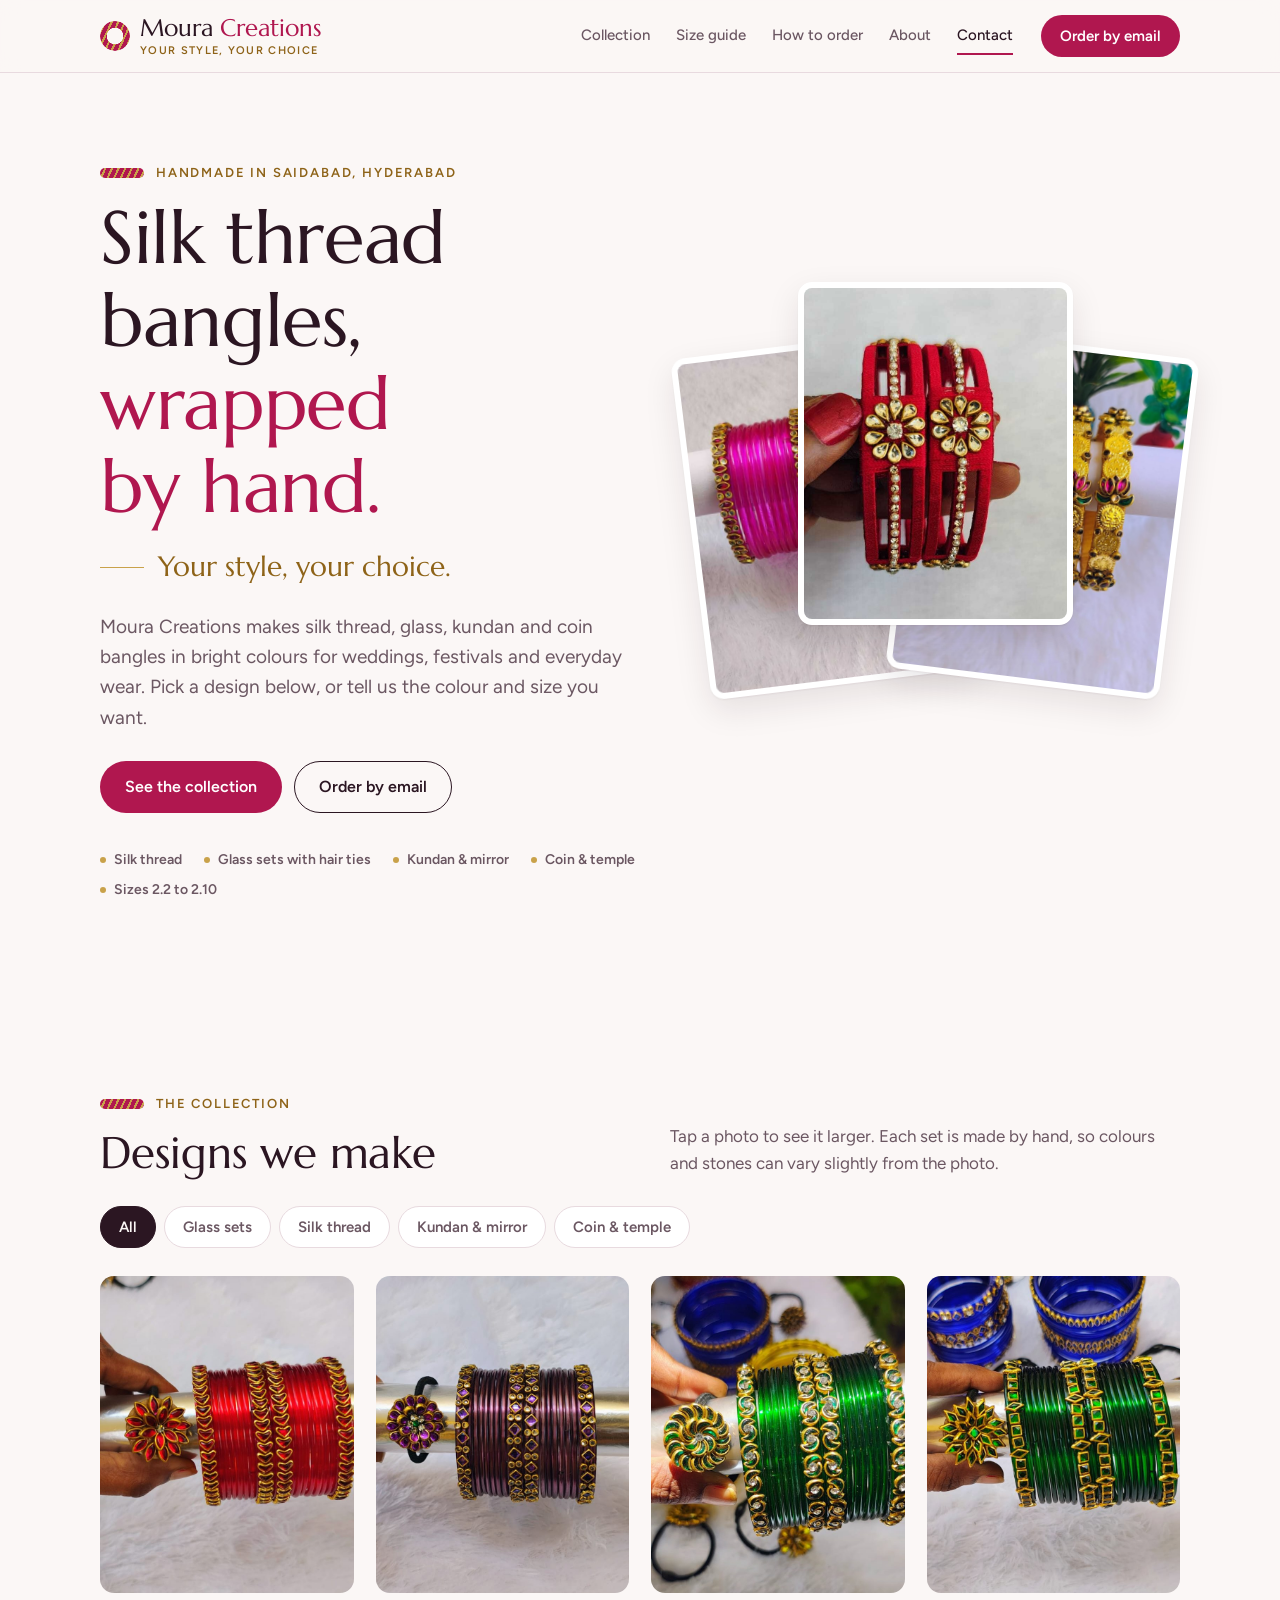
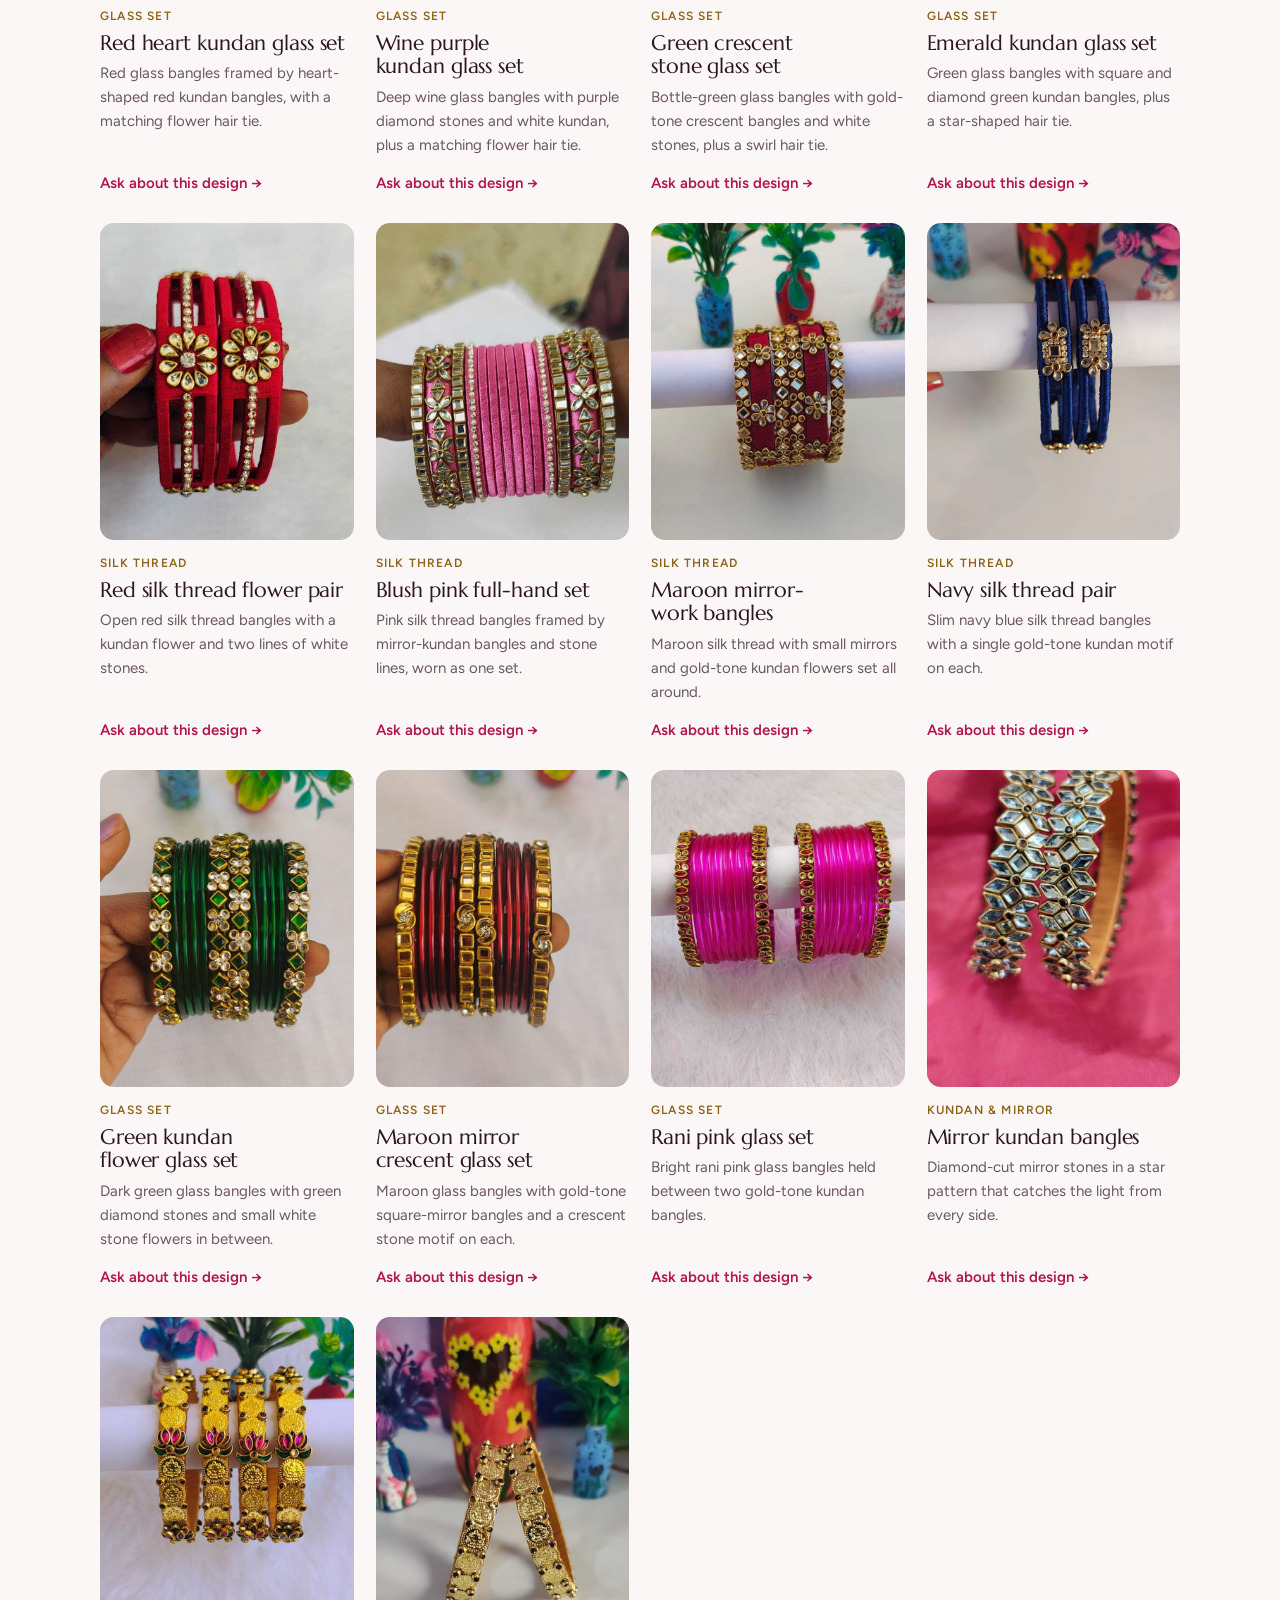
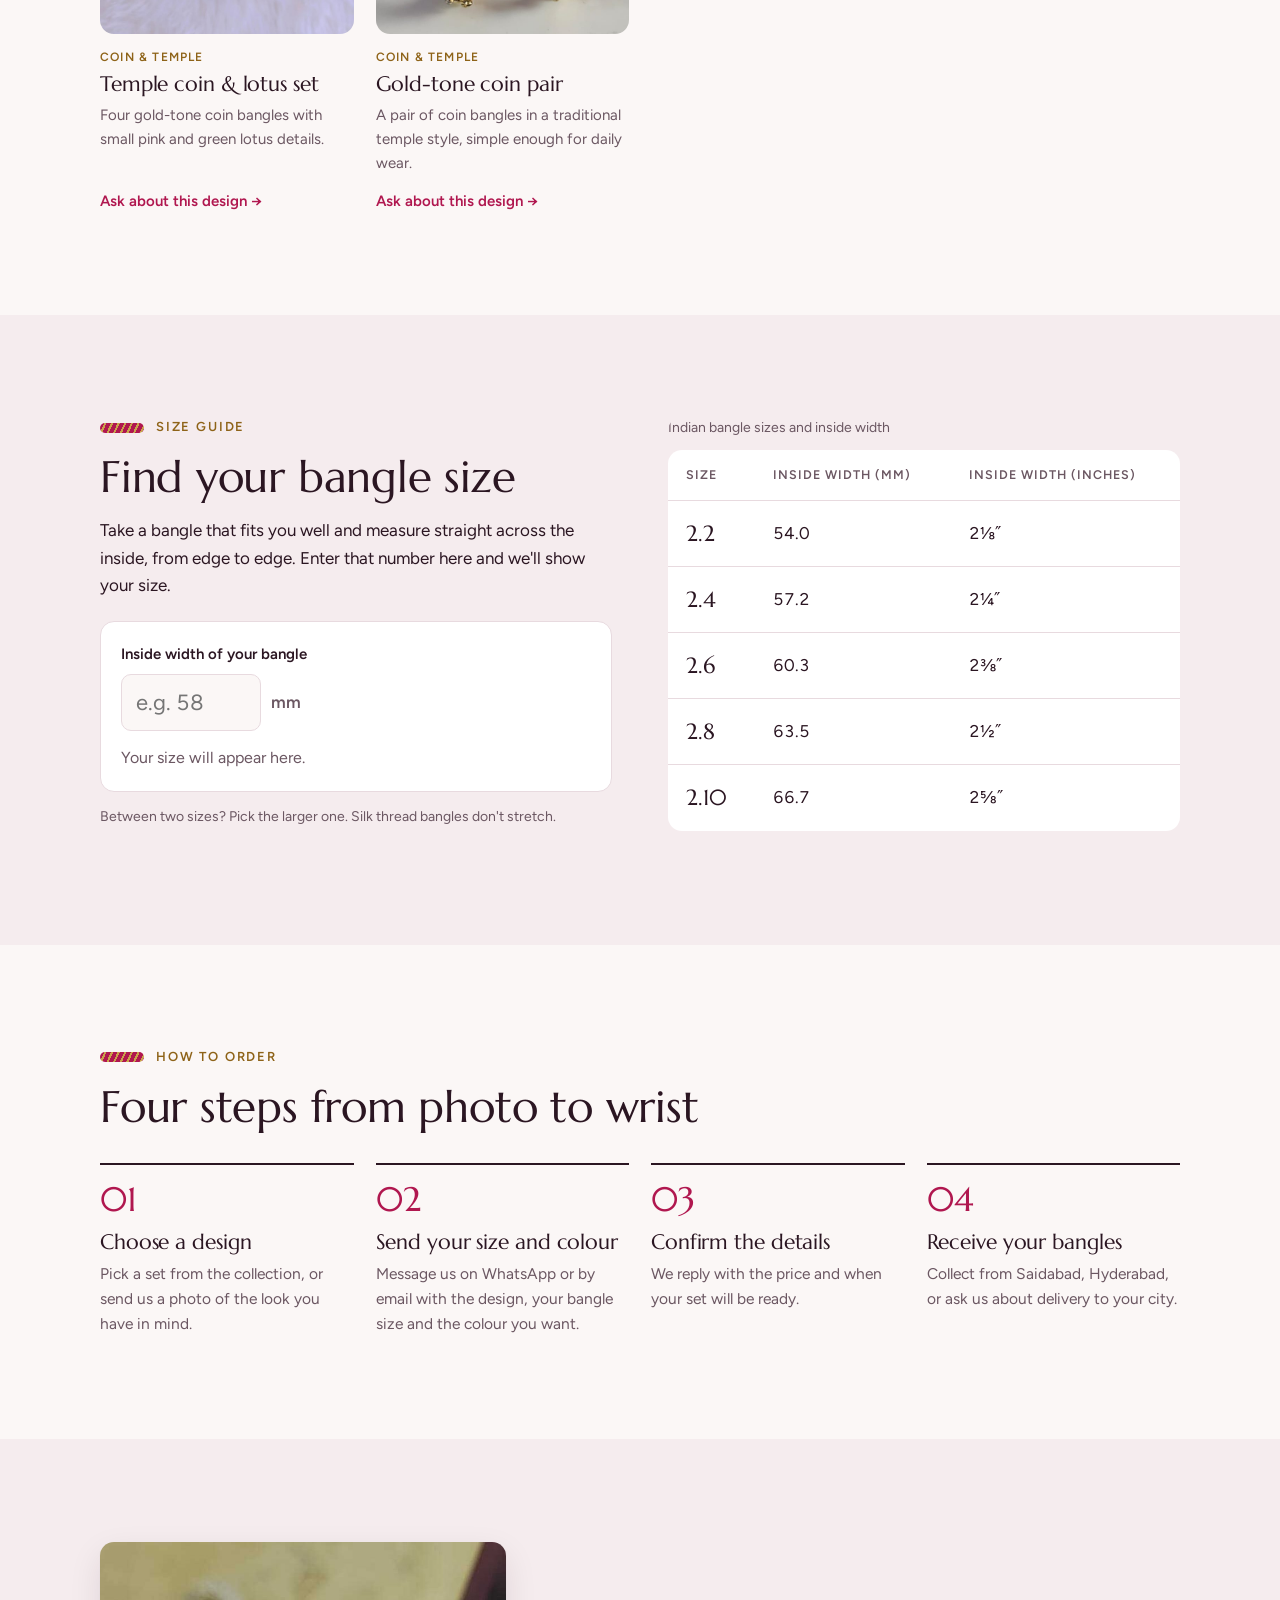
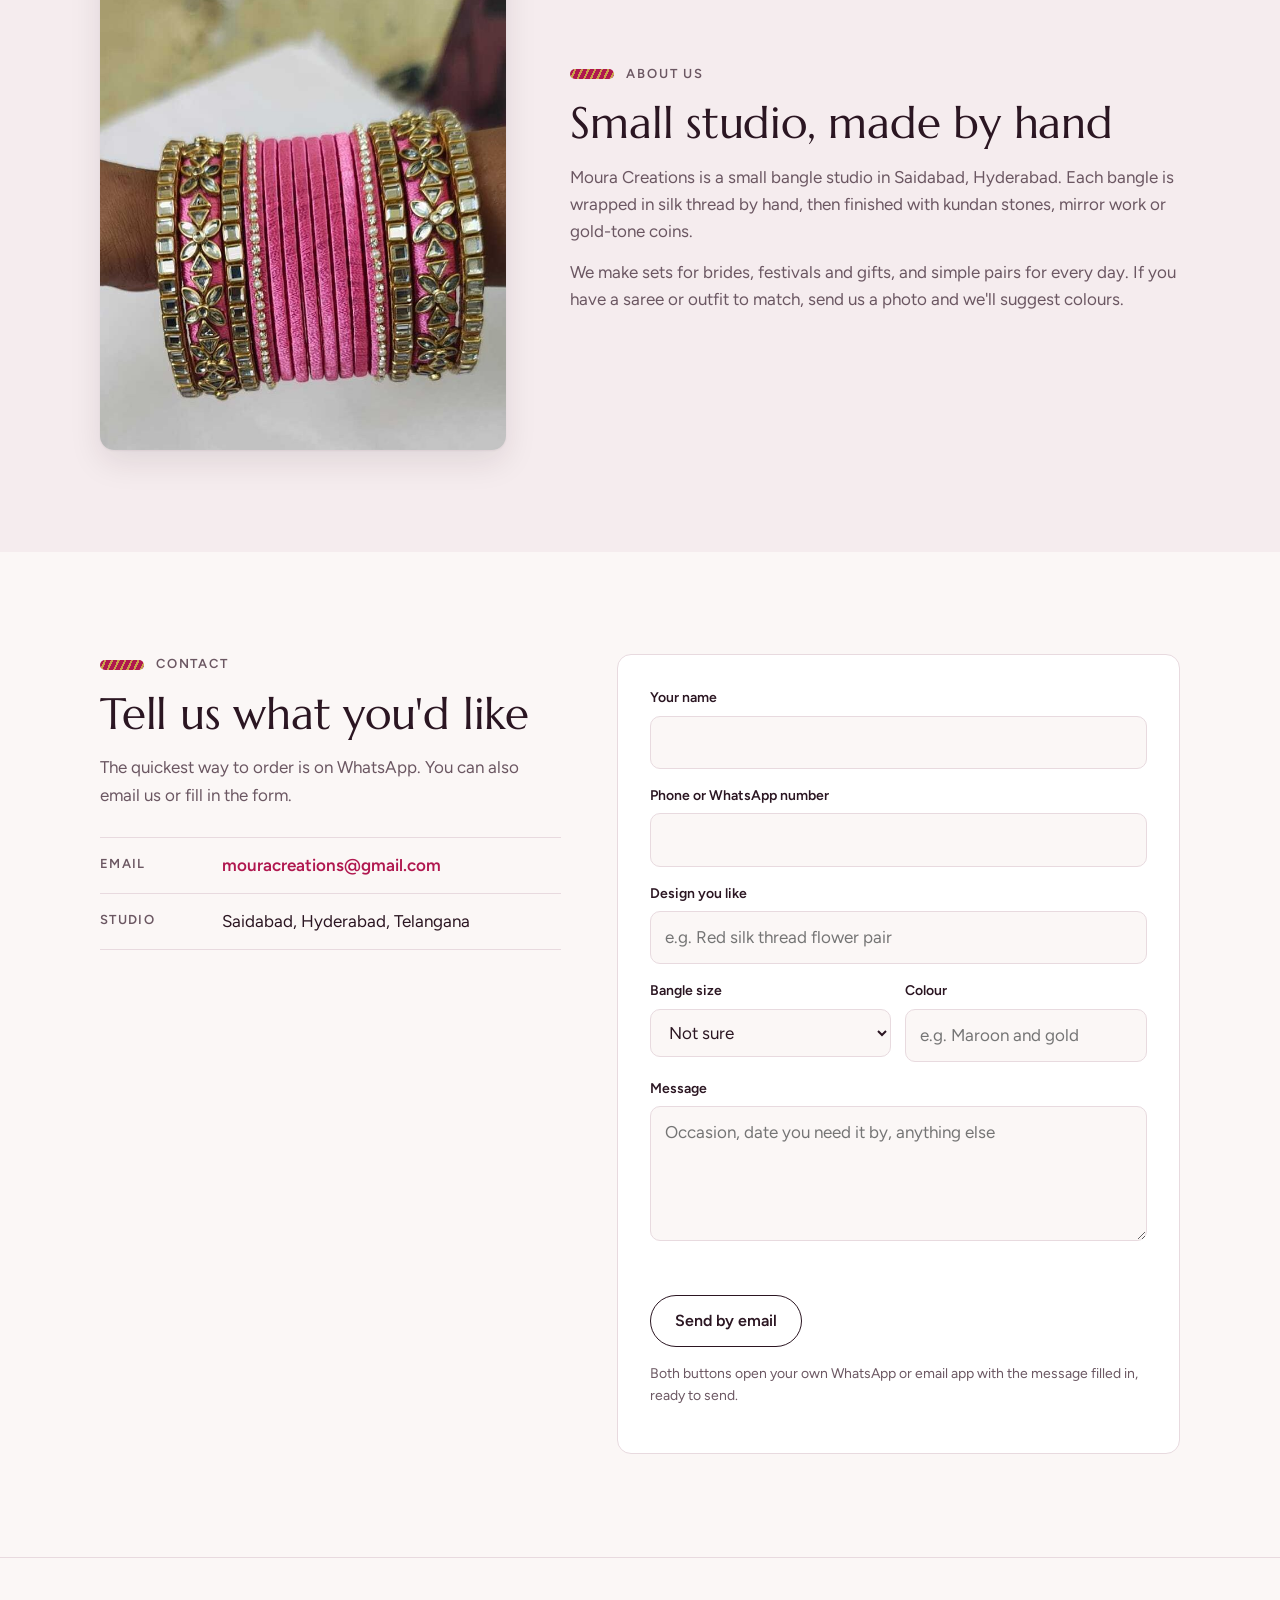
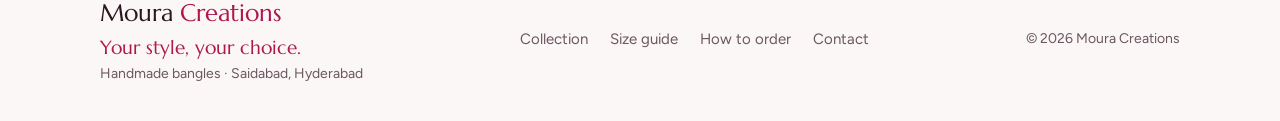
==== commit 7c6ed292: "Add tagline: Your style, your choice Shown under the logo, below the opening headline and in the foo" ====
--- a/index.html
+++ b/index.html
@@ -3,13 +3,13 @@
 <head>
   <meta charset="utf-8">
   <meta name="viewport" content="width=device-width, initial-scale=1, viewport-fit=cover">
-  <title>Moura Creations · Handmade Silk Thread Bangles, Hyderabad</title>
+  <title>Moura Creations · Your style, your choice · Handmade Bangles, Hyderabad</title>
   <meta name="description" content="Handmade silk thread, glass, kundan and coin bangles from Saidabad, Hyderabad. Browse the collection, check your bangle size, and order on WhatsApp.">
   <link rel="canonical" href="https://sambaraju1003.github.io/Mouracreations.github.io/">
   <meta name="theme-color" content="#B0174F">
 
   <meta property="og:type" content="website">
-  <meta property="og:title" content="Moura Creations · Handmade Silk Thread Bangles">
+  <meta property="og:title" content="Moura Creations · Your style, your choice">
   <meta property="og:description" content="Silk thread, kundan, mirror and coin bangles, made by hand in Hyderabad.">
   <meta property="og:image" content="https://sambaraju1003.github.io/Mouracreations.github.io/images/og-image.jpg">
   <meta property="og:url" content="https://sambaraju1003.github.io/Mouracreations.github.io/">
@@ -46,7 +46,10 @@
     <div class="wrap header-row">
       <a class="brand" href="#top" aria-label="Moura Creations, back to top">
         <span class="brand-mark" aria-hidden="true"></span>
-        <span class="brand-name">Moura <em>Creations</em></span>
+        <span class="brand-text">
+          <span class="brand-name">Moura <em>Creations</em></span>
+          <span class="brand-tag">Your style, your choice</span>
+        </span>
       </a>
       <nav class="nav" id="nav" aria-label="Main">
         <a href="#collection">Collection</a>
@@ -69,6 +72,7 @@
         <div class="hero-copy">
           <p class="eyebrow"><span class="thread" aria-hidden="true"></span>Handmade in Saidabad, Hyderabad</p>
           <h1>Silk thread bangles, <span>wrapped by hand.</span></h1>
+          <p class="tagline">Your style, your choice.</p>
           <p class="lede">Moura Creations makes silk thread, glass, kundan and coin bangles in bright colours for weddings, festivals and everyday wear. Pick a design below, or tell us the colour and size you want.</p>
           <div class="hero-actions">
             <a class="btn btn-solid" href="#collection">See the collection</a>
@@ -395,7 +399,8 @@
     <div class="wrap footer-row">
       <div>
         <p class="brand-name">Moura <em>Creations</em></p>
-        <p class="small">Handmade silk thread bangles · Saidabad, Hyderabad</p>
+        <p class="footer-tag">Your style, your choice.</p>
+        <p class="small">Handmade bangles · Saidabad, Hyderabad</p>
       </div>
       <nav class="footer-nav" aria-label="Footer">
         <a href="#collection">Collection</a>
--- a/css/style.css
+++ b/css/style.css
@@ -252,6 +252,14 @@
 .lightbox p { color: #fff; text-align: center; margin: 12px 0 0; font-family: var(--f-display); font-size: 20px; }
 .lb-close { position: absolute; top: 8px; right: 8px; width: 44px; height: 44px; border-radius: 50%; border: 0; background: rgba(0, 0, 0, .55); color: #fff; font-size: 26px; line-height: 1; cursor: pointer; }
 
+/* tagline */
+.brand-text { display: flex; flex-direction: column; line-height: 1.1; }
+.brand-tag { font-size: 11px; font-weight: 600; letter-spacing: .12em; text-transform: uppercase; color: var(--gold); margin-top: 3px; }
+.tagline { font-family: var(--f-display); font-size: clamp(22px, 2.4vw, 28px); color: var(--gold); margin: 16px 0 0; display: flex; align-items: center; gap: 14px; }
+.tagline::before { content: ""; width: 44px; height: 1.5px; background: var(--gold-line); flex: none; }
+.footer-tag { font-family: var(--f-display); font-size: 19px; color: var(--rani); margin: 2px 0 4px; }
+@media (max-width: 380px) { .brand-tag { display: none; } }
+
 /* responsive */
 @media (max-width: 1000px) {
   .products { grid-template-columns: repeat(3, minmax(0, 1fr)); }
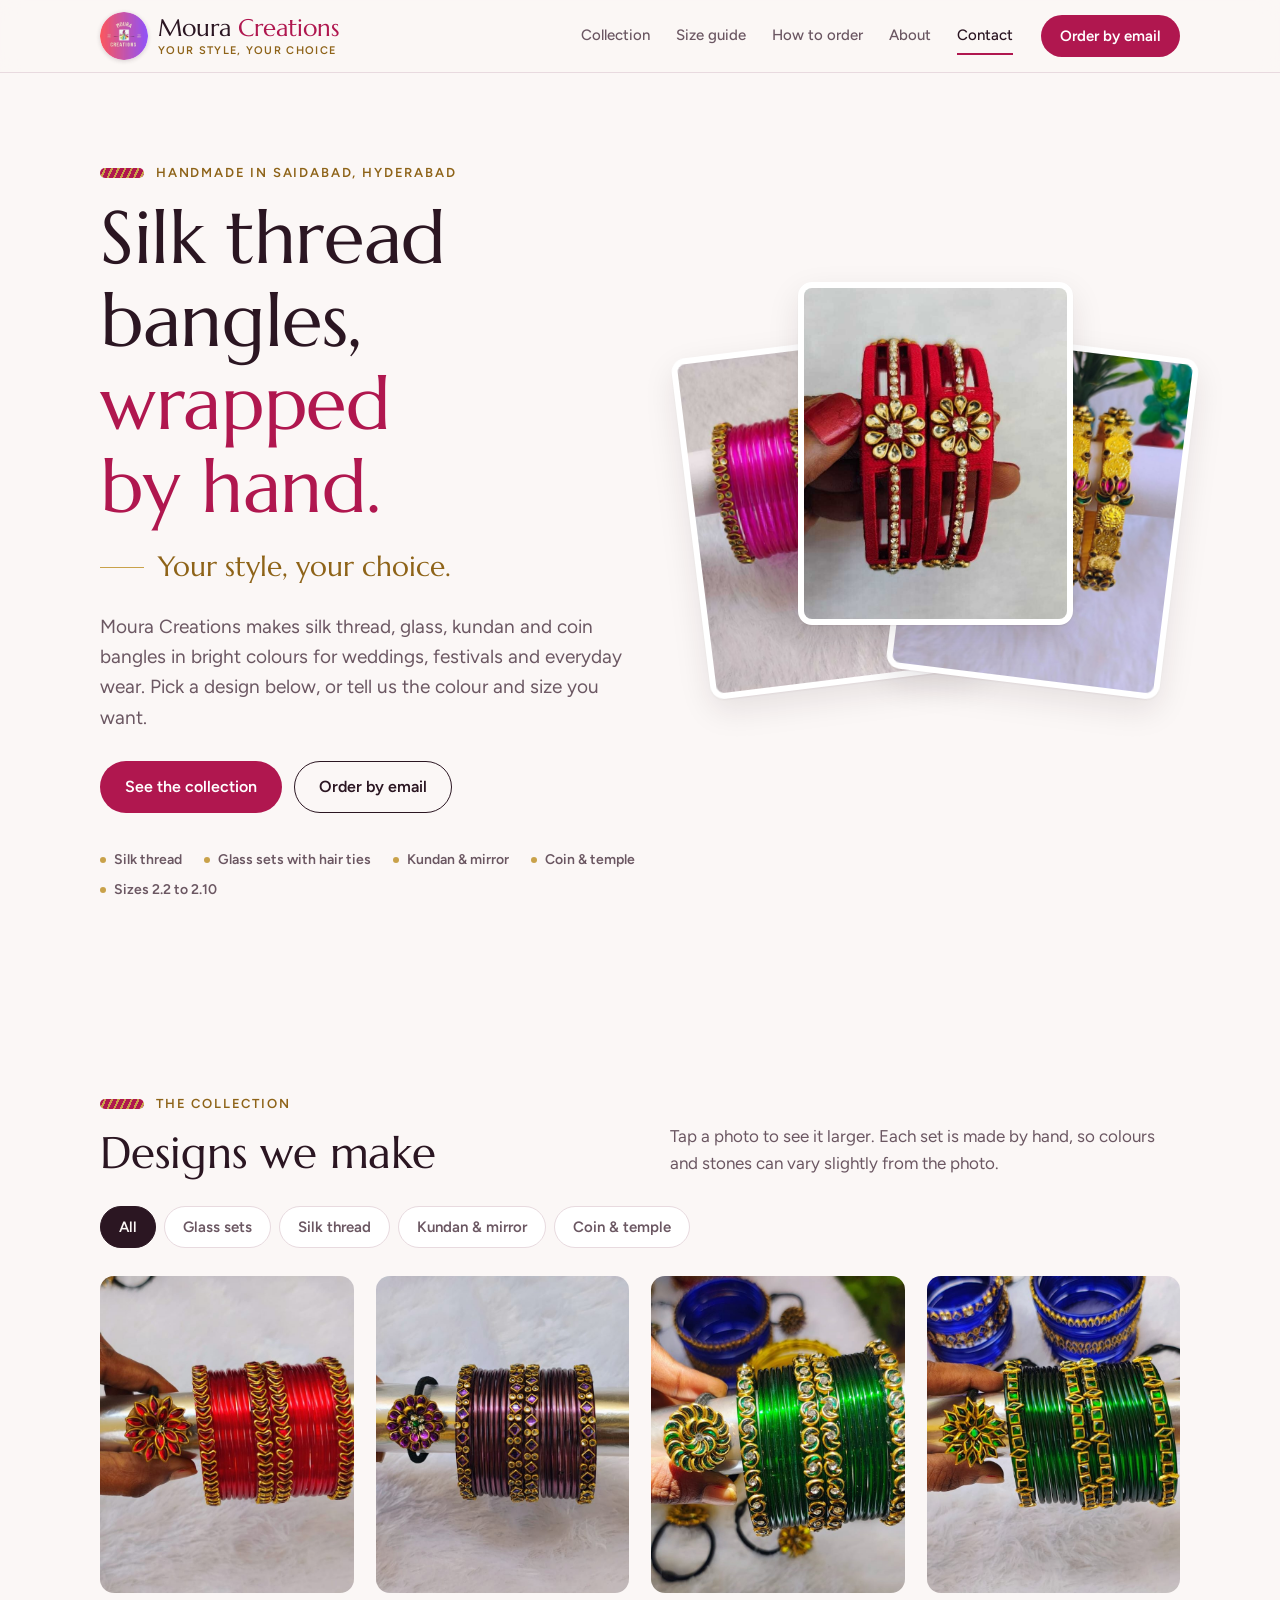
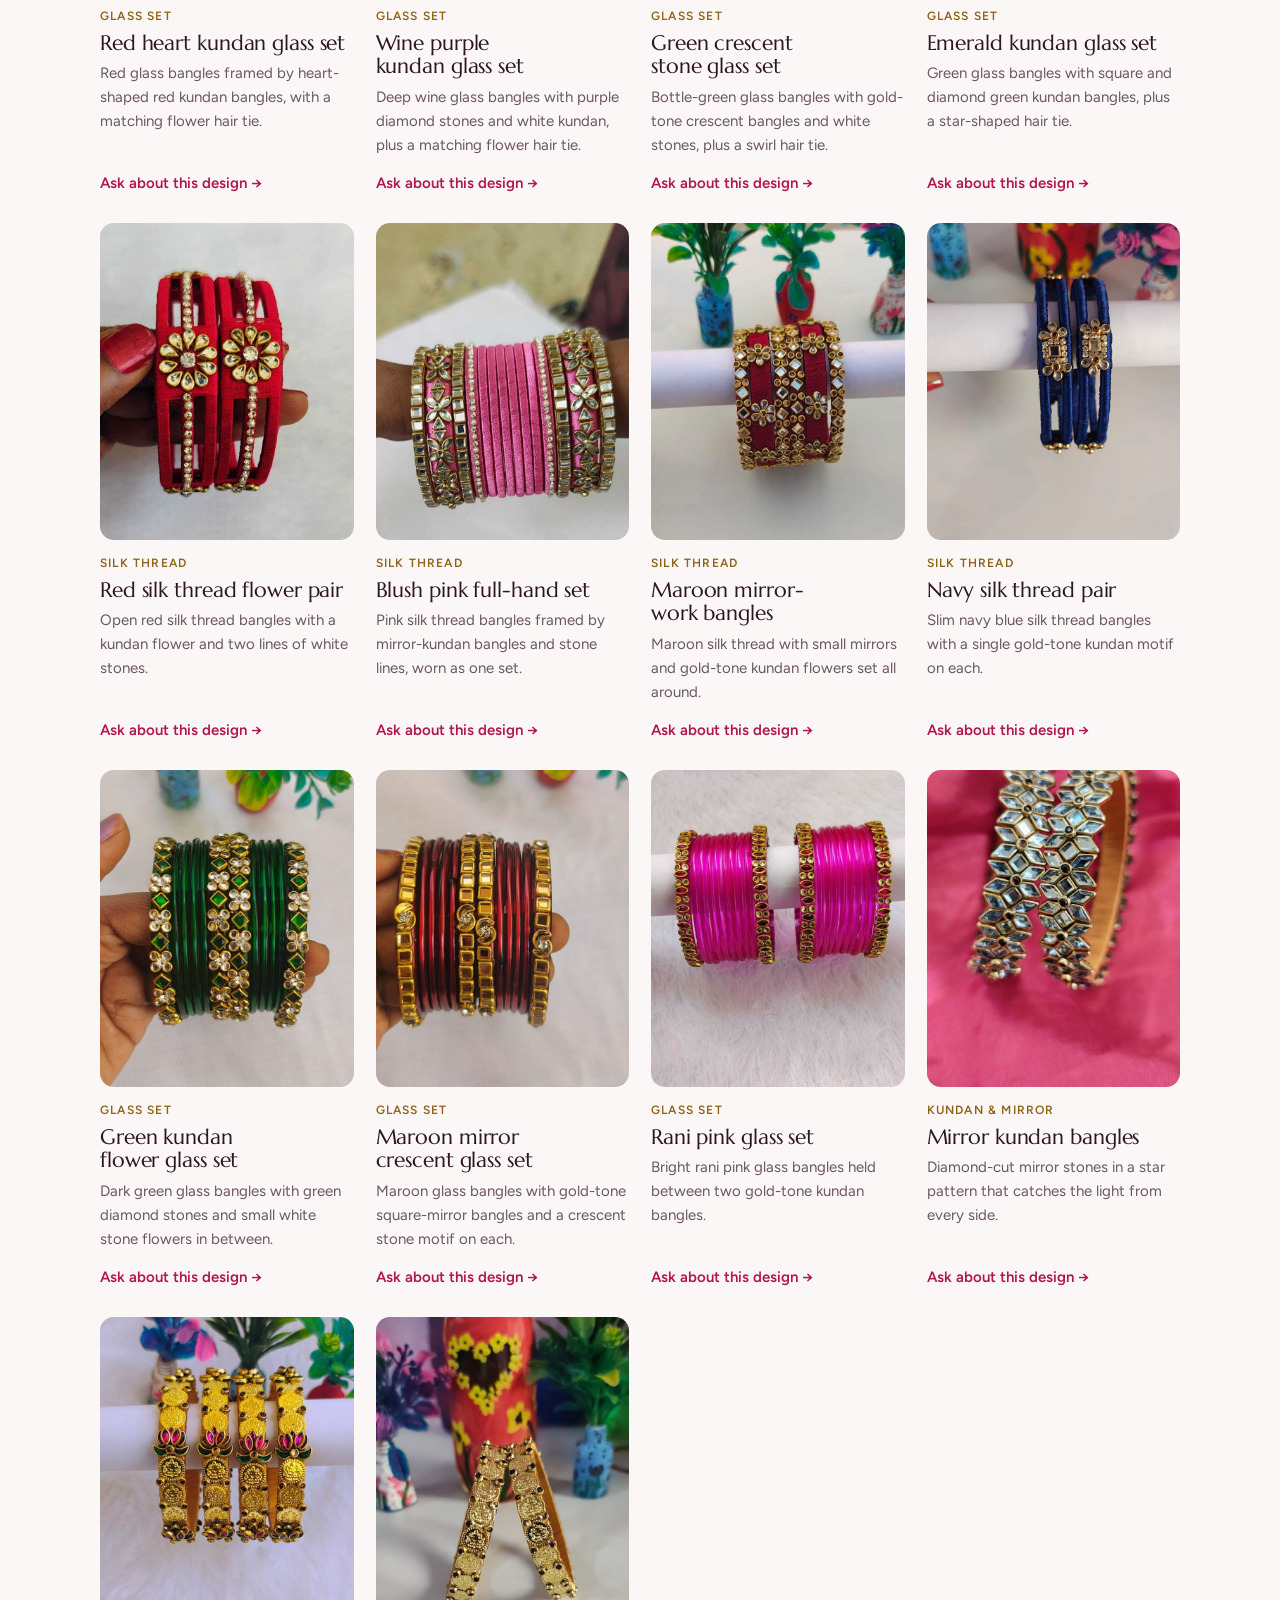
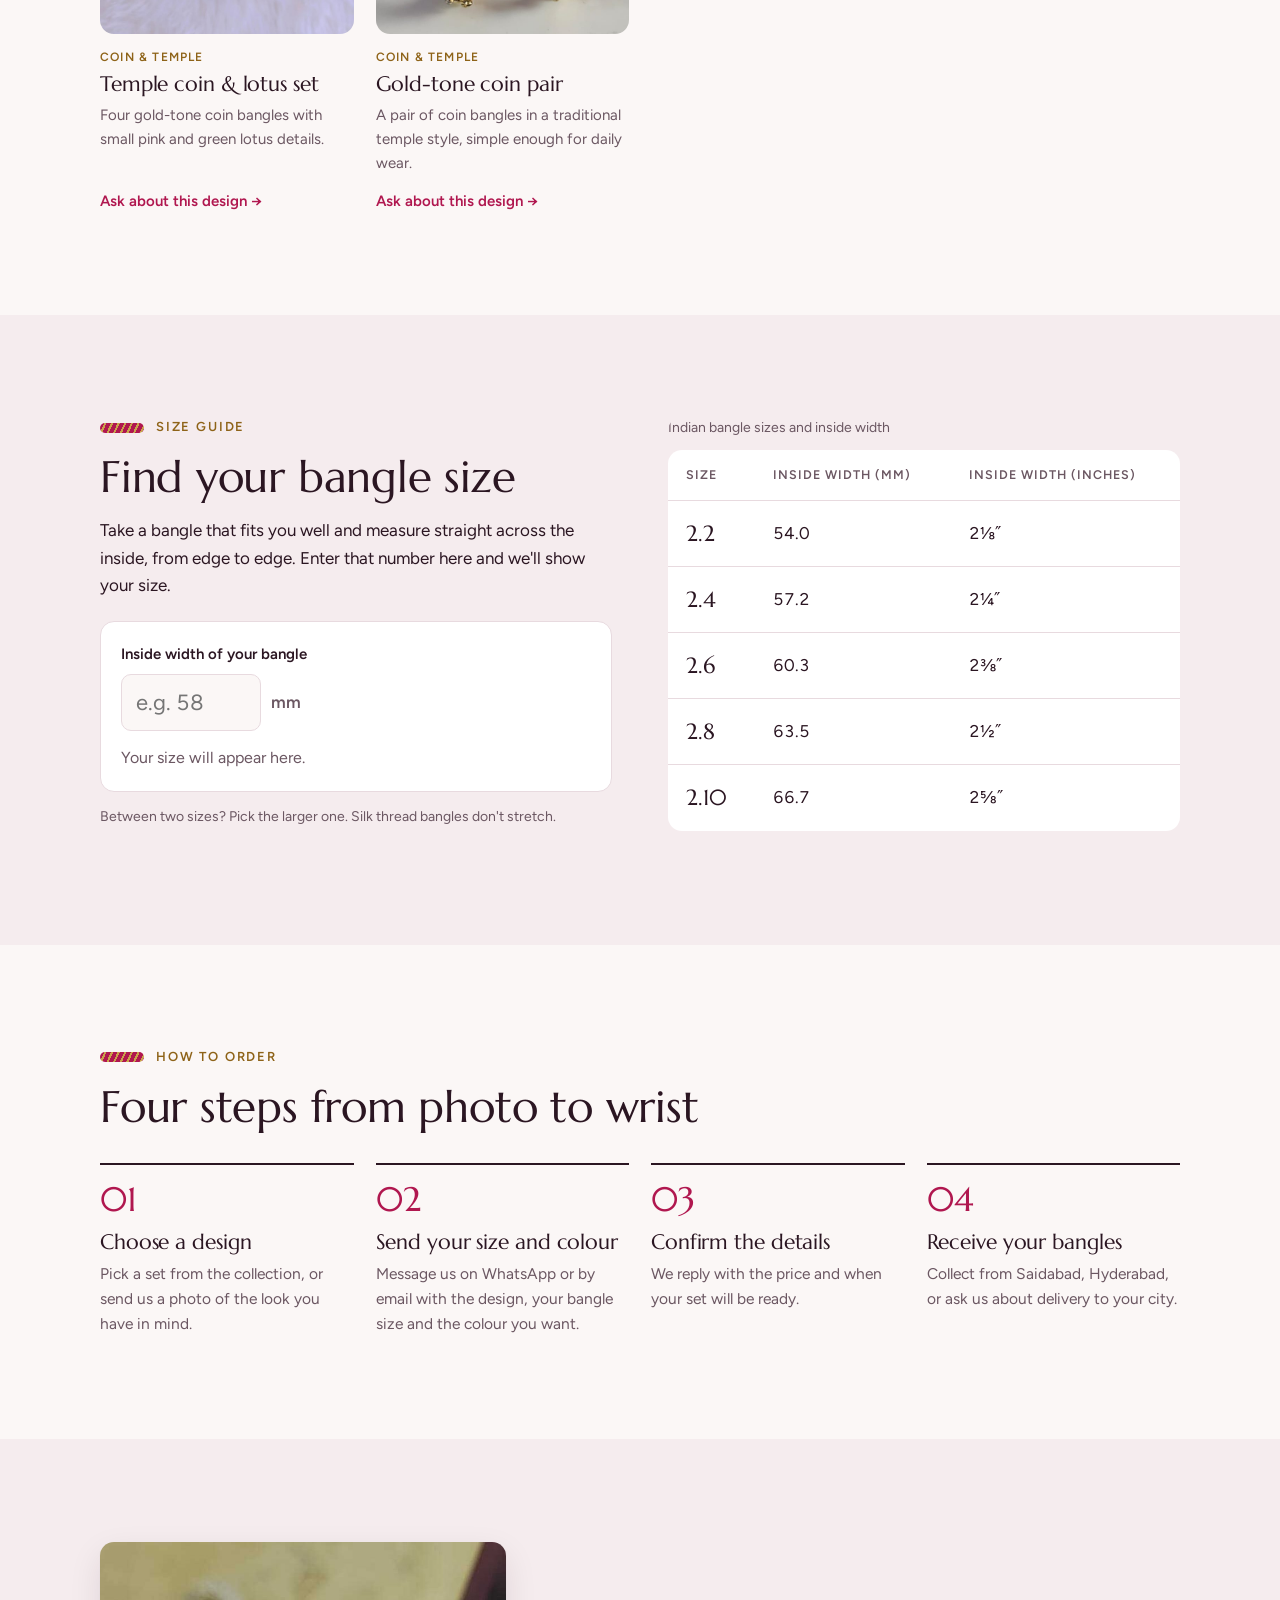
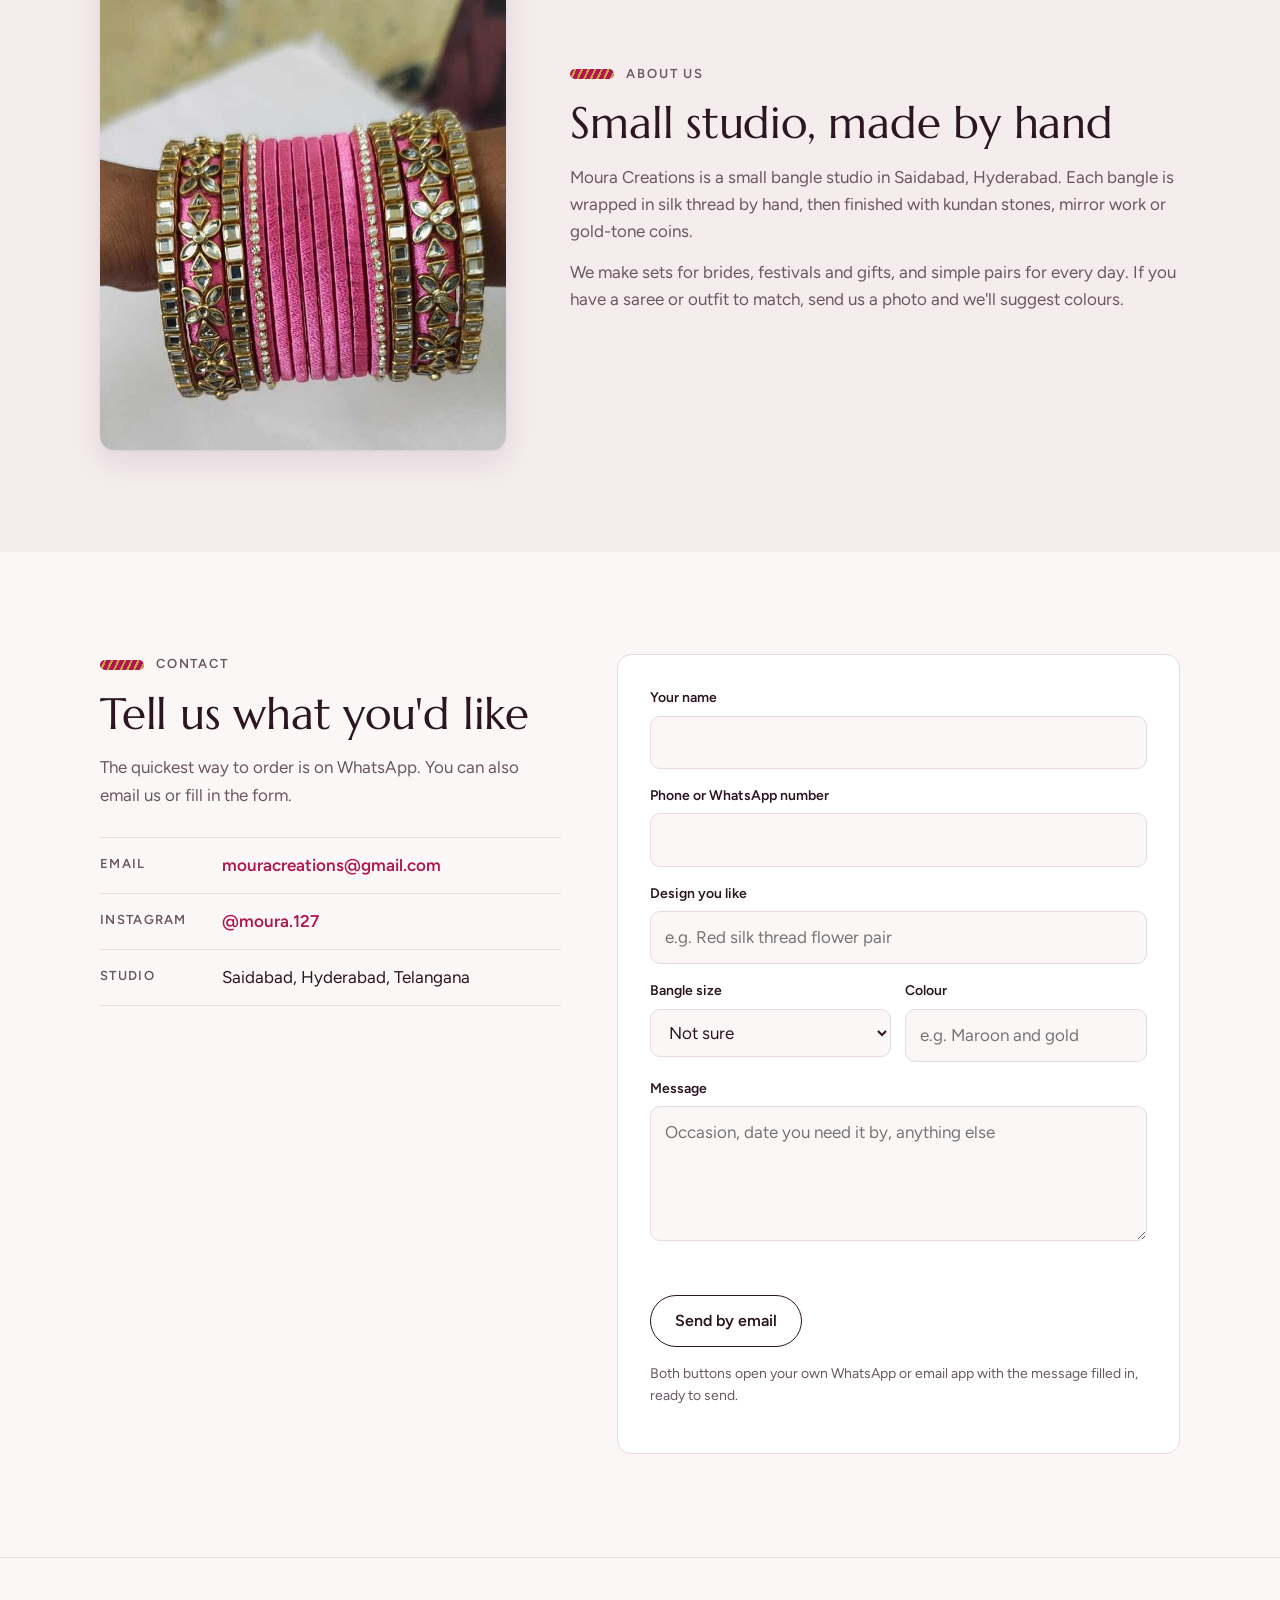
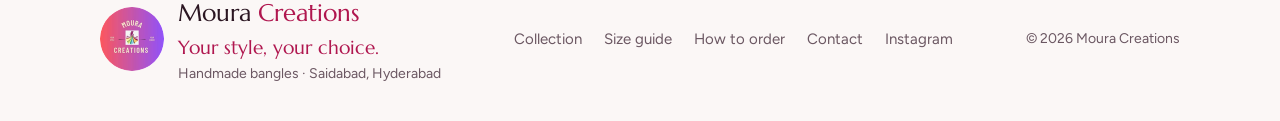
==== commit cf5ec766: "Add Moura Creations logo and Instagram link Round logo in the header and footer, as the browser tab " ====
--- a/index.html
+++ b/index.html
@@ -15,7 +15,8 @@
   <meta property="og:url" content="https://sambaraju1003.github.io/Mouracreations.github.io/">
   <meta name="twitter:card" content="summary_large_image">
 
-  <link rel="icon" href="favicon.svg" type="image/svg+xml">
+  <link rel="icon" href="favicon.png" type="image/png">
+  <link rel="apple-touch-icon" href="apple-touch-icon.png">
   <link rel="preconnect" href="https://fonts.googleapis.com">
   <link rel="preconnect" href="https://fonts.gstatic.com" crossorigin>
   <link rel="stylesheet" href="https://fonts.googleapis.com/css2?family=Marcellus&family=Figtree:wght@400;500;600;700&display=swap">
@@ -28,6 +29,8 @@
     "name": "Moura Creations",
     "description": "Handmade silk thread, kundan, mirror and coin bangles.",
     "email": "mouracreations@gmail.com",
+    "logo": "https://sambaraju1003.github.io/Mouracreations.github.io/images/logo.png",
+    "sameAs": ["https://www.instagram.com/moura.127/"],
     "image": "https://sambaraju1003.github.io/Mouracreations.github.io/images/og-image.jpg",
     "url": "https://sambaraju1003.github.io/Mouracreations.github.io/",
     "address": {
@@ -45,7 +48,7 @@
   <header class="site-header" id="top">
     <div class="wrap header-row">
       <a class="brand" href="#top" aria-label="Moura Creations, back to top">
-        <span class="brand-mark" aria-hidden="true"></span>
+        <img class="brand-logo" src="images/logo-128.png" alt="" width="48" height="48">
         <span class="brand-text">
           <span class="brand-name">Moura <em>Creations</em></span>
           <span class="brand-tag">Your style, your choice</span>
@@ -349,6 +352,10 @@
               <a href="mailto:mouracreations@gmail.com">mouracreations@gmail.com</a>
             </li>
             <li>
+              <span class="label">Instagram</span>
+              <a href="https://www.instagram.com/moura.127/" target="_blank" rel="noopener">@moura.127</a>
+            </li>
+            <li>
               <span class="label">Studio</span>
               <span>Saidabad, Hyderabad, Telangana</span>
             </li>
@@ -398,15 +405,21 @@
   <footer class="site-footer">
     <div class="wrap footer-row">
       <div>
-        <p class="brand-name">Moura <em>Creations</em></p>
-        <p class="footer-tag">Your style, your choice.</p>
+        <div class="footer-brand">
+          <img src="images/logo-128.png" alt="Moura Creations logo" width="64" height="64" loading="lazy">
+          <div>
+            <p class="brand-name">Moura <em>Creations</em></p>
+            <p class="footer-tag">Your style, your choice.</p>
         <p class="small">Handmade bangles · Saidabad, Hyderabad</p>
+          </div>
+        </div>
       </div>
       <nav class="footer-nav" aria-label="Footer">
         <a href="#collection">Collection</a>
         <a href="#sizes">Size guide</a>
         <a href="#order">How to order</a>
         <a href="#contact">Contact</a>
+        <a href="https://www.instagram.com/moura.127/" target="_blank" rel="noopener">Instagram</a>
       </nav>
       <p class="small">© <span id="year">2026</span> Moura Creations</p>
     </div>
--- a/css/style.css
+++ b/css/style.css
@@ -260,6 +260,10 @@
 .footer-tag { font-family: var(--f-display); font-size: 19px; color: var(--rani); margin: 2px 0 4px; }
 @media (max-width: 380px) { .brand-tag { display: none; } }
 
+.brand-logo { width: 48px; height: 48px; border-radius: 50%; flex: none; box-shadow: 0 1px 4px rgba(43, 22, 34, .18); }
+.footer-brand { display: flex; align-items: center; gap: 14px; }
+.footer-brand img { width: 64px; height: 64px; border-radius: 50%; flex: none; }
+
 /* responsive */
 @media (max-width: 1000px) {
   .products { grid-template-columns: repeat(3, minmax(0, 1fr)); }
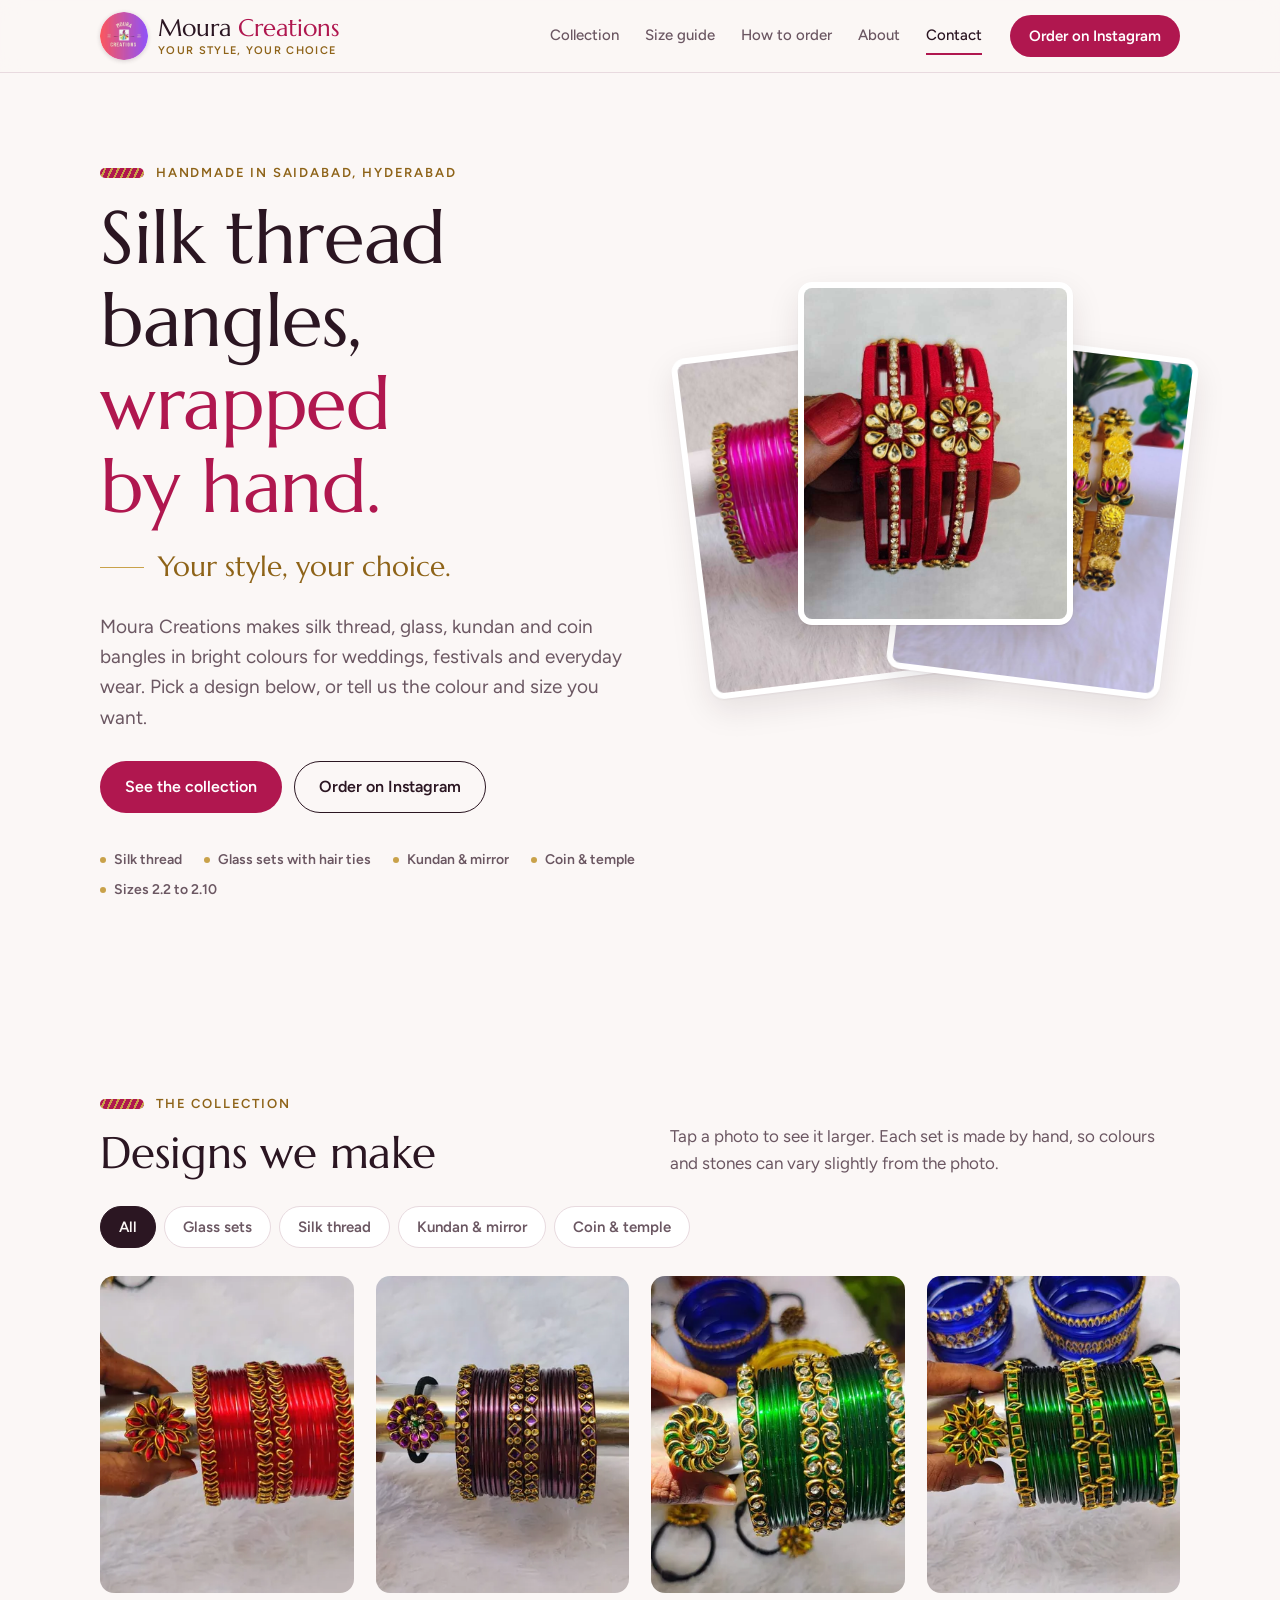
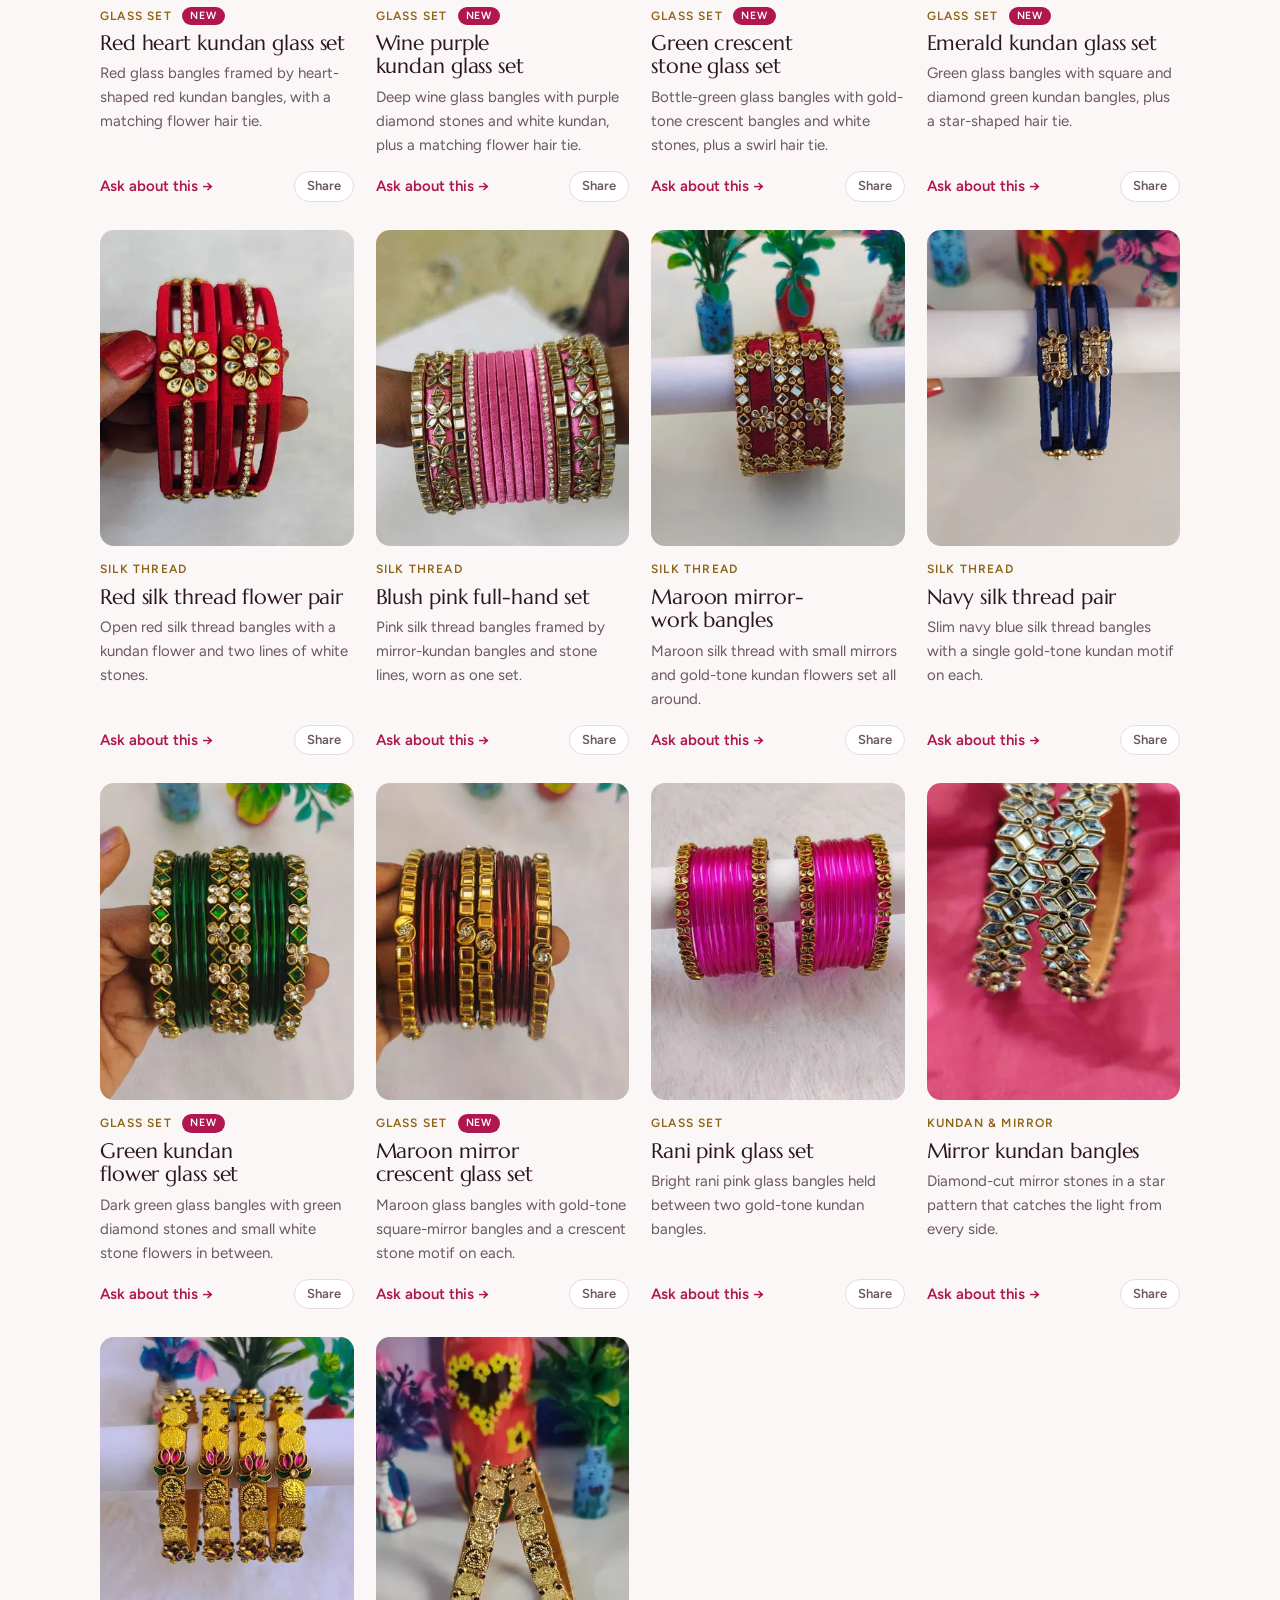
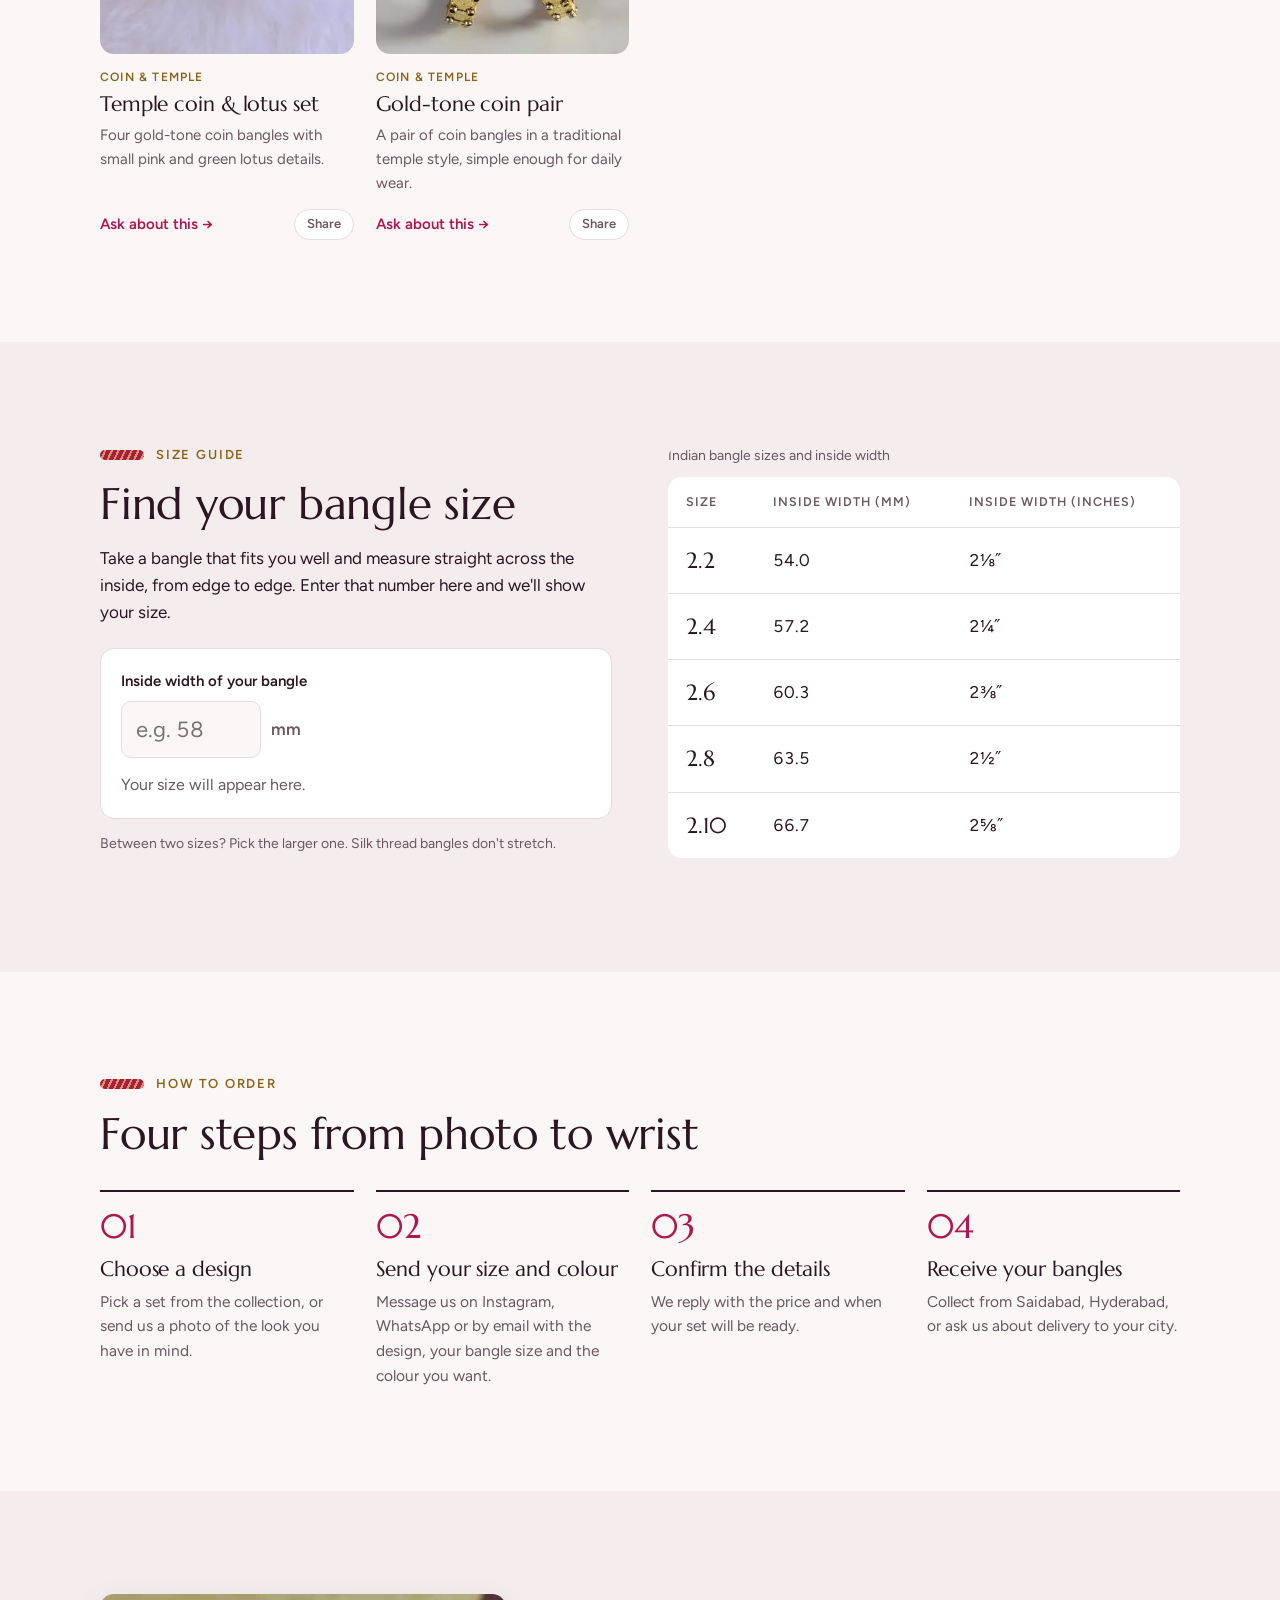
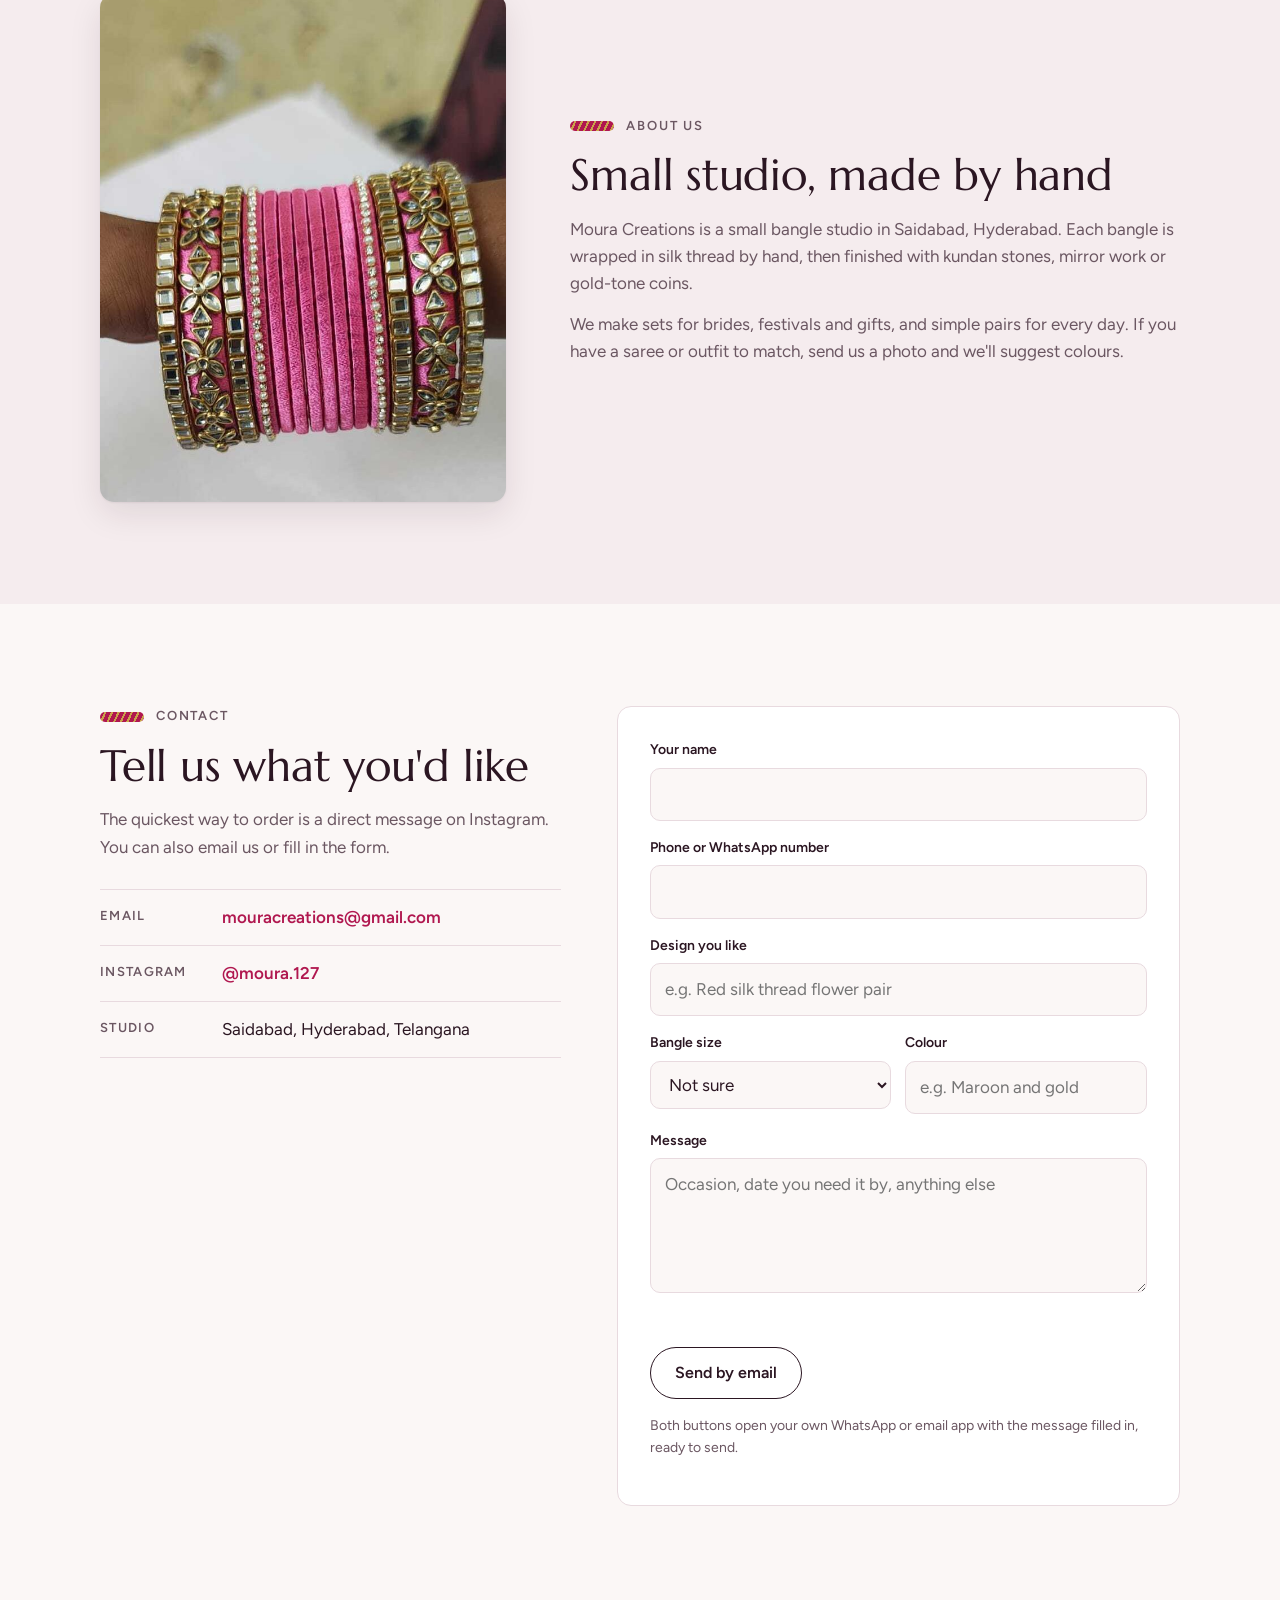
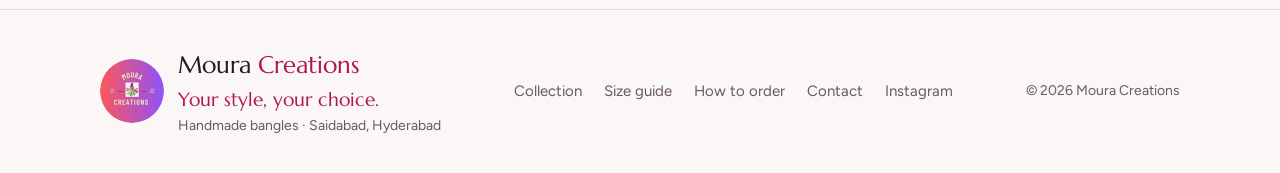
==== commit 3bbf5dce: "Order on Instagram, New badges, share links and faster photos - Order buttons open an Instagram DM t" ====
--- a/index.html
+++ b/index.html
@@ -117,158 +117,200 @@
         </div>
 
         <ul class="products" id="products">
-          <li class="product" data-cat="glass">
+          <li class="product" id="red-heart-kundan-glass-set" data-cat="glass">
             <button class="product-img" data-full="images/red-heart-kundan-glass-set.jpg" aria-label="View Red heart kundan glass set larger">
-              <img src="images/red-heart-kundan-glass-set.jpg" alt="Red glass bangles between gold-tone bangles set with red heart-shaped kundan stones, with a red flower hair tie" width="720" height="900" loading="lazy">
-            </button>
-            <div class="product-body">
-              <span class="tag">Glass set</span>
+              <picture><source type="image/webp" srcset="images/red-heart-kundan-glass-set-360.webp 360w, images/red-heart-kundan-glass-set.webp 720w" sizes="(max-width: 860px) 50vw, 270px"><img src="images/red-heart-kundan-glass-set.jpg" alt="Red glass bangles between gold-tone bangles set with red heart-shaped kundan stones, with a red flower hair tie" width="720" height="900" loading="lazy">></picture>
+            </button>
+            <div class="product-body">
+              <span class="tag">Glass set <span class="new">New</span></span>
               <h3>Red heart kundan glass set</h3>
               <p>Red glass bangles framed by heart-shaped red kundan bangles, with a matching flower hair tie.</p>
-              <a class="ask" data-ask="Red heart kundan glass set" href="#contact">Ask about this design <span aria-hidden="true">→</span></a>
-            </div>
-          </li>
-          <li class="product" data-cat="glass">
+              <div class="product-actions">
+                <a class="ask" data-ask="Red heart kundan glass set" href="#contact">Ask about this <span aria-hidden="true">→</span></a>
+                <button class="share" type="button" data-share>Share</button>
+              </div>
+            </div>
+          </li>
+          <li class="product" id="wine-purple-kundan-glass-set" data-cat="glass">
             <button class="product-img" data-full="images/wine-purple-kundan-glass-set.jpg" aria-label="View Wine purple kundan glass set larger">
-              <img src="images/wine-purple-kundan-glass-set.jpg" alt="Wine-coloured glass bangles between gold-tone bangles set with purple diamond-shaped stones, with a purple flower hair tie" width="720" height="900" loading="lazy">
-            </button>
-            <div class="product-body">
-              <span class="tag">Glass set</span>
+              <picture><source type="image/webp" srcset="images/wine-purple-kundan-glass-set-360.webp 360w, images/wine-purple-kundan-glass-set.webp 720w" sizes="(max-width: 860px) 50vw, 270px"><img src="images/wine-purple-kundan-glass-set.jpg" alt="Wine-coloured glass bangles between gold-tone bangles set with purple diamond-shaped stones, with a purple flower hair tie" width="720" height="900" loading="lazy">></picture>
+            </button>
+            <div class="product-body">
+              <span class="tag">Glass set <span class="new">New</span></span>
               <h3>Wine purple kundan glass set</h3>
               <p>Deep wine glass bangles with purple diamond stones and white kundan, plus a matching flower hair tie.</p>
-              <a class="ask" data-ask="Wine purple kundan glass set" href="#contact">Ask about this design <span aria-hidden="true">→</span></a>
-            </div>
-          </li>
-          <li class="product" data-cat="glass">
+              <div class="product-actions">
+                <a class="ask" data-ask="Wine purple kundan glass set" href="#contact">Ask about this <span aria-hidden="true">→</span></a>
+                <button class="share" type="button" data-share>Share</button>
+              </div>
+            </div>
+          </li>
+          <li class="product" id="green-crescent-stone-glass-set" data-cat="glass">
             <button class="product-img" data-full="images/green-crescent-stone-glass-set.jpg" aria-label="View Green crescent stone glass set larger">
-              <img src="images/green-crescent-stone-glass-set.jpg" alt="Green glass bangles between gold-tone crescent bangles set with white stones, with a green swirl hair tie" width="720" height="900" loading="lazy">
-            </button>
-            <div class="product-body">
-              <span class="tag">Glass set</span>
+              <picture><source type="image/webp" srcset="images/green-crescent-stone-glass-set-360.webp 360w, images/green-crescent-stone-glass-set.webp 720w" sizes="(max-width: 860px) 50vw, 270px"><img src="images/green-crescent-stone-glass-set.jpg" alt="Green glass bangles between gold-tone crescent bangles set with white stones, with a green swirl hair tie" width="720" height="900" loading="lazy">></picture>
+            </button>
+            <div class="product-body">
+              <span class="tag">Glass set <span class="new">New</span></span>
               <h3>Green crescent stone glass set</h3>
               <p>Bottle-green glass bangles with gold-tone crescent bangles and white stones, plus a swirl hair tie.</p>
-              <a class="ask" data-ask="Green crescent stone glass set" href="#contact">Ask about this design <span aria-hidden="true">→</span></a>
-            </div>
-          </li>
-          <li class="product" data-cat="glass">
+              <div class="product-actions">
+                <a class="ask" data-ask="Green crescent stone glass set" href="#contact">Ask about this <span aria-hidden="true">→</span></a>
+                <button class="share" type="button" data-share>Share</button>
+              </div>
+            </div>
+          </li>
+          <li class="product" id="emerald-kundan-glass-set" data-cat="glass">
             <button class="product-img" data-full="images/emerald-kundan-glass-set.jpg" aria-label="View Emerald kundan glass set larger">
-              <img src="images/emerald-kundan-glass-set.jpg" alt="Green glass bangles between gold-tone bangles set with green square and diamond kundan stones, with a green star hair tie" width="720" height="900" loading="lazy">
-            </button>
-            <div class="product-body">
-              <span class="tag">Glass set</span>
+              <picture><source type="image/webp" srcset="images/emerald-kundan-glass-set-360.webp 360w, images/emerald-kundan-glass-set.webp 720w" sizes="(max-width: 860px) 50vw, 270px"><img src="images/emerald-kundan-glass-set.jpg" alt="Green glass bangles between gold-tone bangles set with green square and diamond kundan stones, with a green star hair tie" width="720" height="900" loading="lazy">></picture>
+            </button>
+            <div class="product-body">
+              <span class="tag">Glass set <span class="new">New</span></span>
               <h3>Emerald kundan glass set</h3>
               <p>Green glass bangles with square and diamond green kundan bangles, plus a star-shaped hair tie.</p>
-              <a class="ask" data-ask="Emerald kundan glass set" href="#contact">Ask about this design <span aria-hidden="true">→</span></a>
-            </div>
-          </li>
-          <li class="product" data-cat="silk">
+              <div class="product-actions">
+                <a class="ask" data-ask="Emerald kundan glass set" href="#contact">Ask about this <span aria-hidden="true">→</span></a>
+                <button class="share" type="button" data-share>Share</button>
+              </div>
+            </div>
+          </li>
+          <li class="product" id="red-silk-flower" data-cat="silk">
             <button class="product-img" data-full="images/red-silk-flower.jpg" aria-label="View Red silk thread flower pair larger">
-              <img src="images/red-silk-flower.jpg" alt="Pair of red silk thread bangles with a kundan flower and stone lines" width="720" height="900" loading="lazy">
+              <picture><source type="image/webp" srcset="images/red-silk-flower-360.webp 360w, images/red-silk-flower.webp 720w" sizes="(max-width: 860px) 50vw, 270px"><img src="images/red-silk-flower.jpg" alt="Pair of red silk thread bangles with a kundan flower and stone lines" width="720" height="900" loading="lazy">></picture>
             </button>
             <div class="product-body">
               <span class="tag">Silk thread</span>
               <h3>Red silk thread flower pair</h3>
               <p>Open red silk thread bangles with a kundan flower and two lines of white stones.</p>
-              <a class="ask" data-ask="Red silk thread flower pair" href="#contact">Ask about this design <span aria-hidden="true">→</span></a>
-            </div>
-          </li>
-          <li class="product" data-cat="silk">
+              <div class="product-actions">
+                <a class="ask" data-ask="Red silk thread flower pair" href="#contact">Ask about this <span aria-hidden="true">→</span></a>
+                <button class="share" type="button" data-share>Share</button>
+              </div>
+            </div>
+          </li>
+          <li class="product" id="blush-silk-mirror-set" data-cat="silk">
             <button class="product-img" data-full="images/blush-silk-mirror-set.jpg" aria-label="View Blush pink silk thread set larger">
-              <img src="images/blush-silk-mirror-set.jpg" alt="Full wrist set of blush pink silk thread bangles with mirror kundan bangles at each end, worn on the wrist" width="720" height="900" loading="lazy">
+              <picture><source type="image/webp" srcset="images/blush-silk-mirror-set-360.webp 360w, images/blush-silk-mirror-set.webp 720w" sizes="(max-width: 860px) 50vw, 270px"><img src="images/blush-silk-mirror-set.jpg" alt="Full wrist set of blush pink silk thread bangles with mirror kundan bangles at each end, worn on the wrist" width="720" height="900" loading="lazy">></picture>
             </button>
             <div class="product-body">
               <span class="tag">Silk thread</span>
               <h3>Blush pink full-hand set</h3>
               <p>Pink silk thread bangles framed by mirror-kundan bangles and stone lines, worn as one set.</p>
-              <a class="ask" data-ask="Blush pink full-hand set" href="#contact">Ask about this design <span aria-hidden="true">→</span></a>
-            </div>
-          </li>
-          <li class="product" data-cat="silk">
+              <div class="product-actions">
+                <a class="ask" data-ask="Blush pink full-hand set" href="#contact">Ask about this <span aria-hidden="true">→</span></a>
+                <button class="share" type="button" data-share>Share</button>
+              </div>
+            </div>
+          </li>
+          <li class="product" id="maroon-silk-mirror" data-cat="silk">
             <button class="product-img" data-full="images/maroon-silk-mirror.jpg" aria-label="View Maroon silk thread mirror bangles larger">
-              <img src="images/maroon-silk-mirror.jpg" alt="Maroon silk thread bangles with mirror work and gold-tone kundan flowers" width="720" height="900" loading="lazy">
+              <picture><source type="image/webp" srcset="images/maroon-silk-mirror-360.webp 360w, images/maroon-silk-mirror.webp 720w" sizes="(max-width: 860px) 50vw, 270px"><img src="images/maroon-silk-mirror.jpg" alt="Maroon silk thread bangles with mirror work and gold-tone kundan flowers" width="720" height="900" loading="lazy">></picture>
             </button>
             <div class="product-body">
               <span class="tag">Silk thread</span>
               <h3>Maroon mirror-work bangles</h3>
               <p>Maroon silk thread with small mirrors and gold-tone kundan flowers set all around.</p>
-              <a class="ask" data-ask="Maroon mirror-work bangles" href="#contact">Ask about this design <span aria-hidden="true">→</span></a>
-            </div>
-          </li>
-          <li class="product" data-cat="silk">
+              <div class="product-actions">
+                <a class="ask" data-ask="Maroon mirror-work bangles" href="#contact">Ask about this <span aria-hidden="true">→</span></a>
+                <button class="share" type="button" data-share>Share</button>
+              </div>
+            </div>
+          </li>
+          <li class="product" id="navy-silk-pair" data-cat="silk">
             <button class="product-img" data-full="images/navy-silk-pair.jpg" aria-label="View Navy silk thread pair larger">
-              <img src="images/navy-silk-pair.jpg" alt="Pair of navy blue silk thread bangles with a gold-tone kundan motif" width="720" height="900" loading="lazy">
+              <picture><source type="image/webp" srcset="images/navy-silk-pair-360.webp 360w, images/navy-silk-pair.webp 720w" sizes="(max-width: 860px) 50vw, 270px"><img src="images/navy-silk-pair.jpg" alt="Pair of navy blue silk thread bangles with a gold-tone kundan motif" width="720" height="900" loading="lazy">></picture>
             </button>
             <div class="product-body">
               <span class="tag">Silk thread</span>
               <h3>Navy silk thread pair</h3>
               <p>Slim navy blue silk thread bangles with a single gold-tone kundan motif on each.</p>
-              <a class="ask" data-ask="Navy silk thread pair" href="#contact">Ask about this design <span aria-hidden="true">→</span></a>
-            </div>
-          </li>
-          <li class="product" data-cat="glass">
+              <div class="product-actions">
+                <a class="ask" data-ask="Navy silk thread pair" href="#contact">Ask about this <span aria-hidden="true">→</span></a>
+                <button class="share" type="button" data-share>Share</button>
+              </div>
+            </div>
+          </li>
+          <li class="product" id="green-kundan-flower-glass-set" data-cat="glass">
             <button class="product-img" data-full="images/green-kundan-flower-glass-set.jpg" aria-label="View Green kundan flower glass set larger">
-              <img src="images/green-kundan-flower-glass-set.jpg" alt="Dark green glass bangles between gold-tone bangles set with green diamond stones and white stone flowers" width="720" height="900" loading="lazy">
-            </button>
-            <div class="product-body">
-              <span class="tag">Glass set</span>
+              <picture><source type="image/webp" srcset="images/green-kundan-flower-glass-set-360.webp 360w, images/green-kundan-flower-glass-set.webp 720w" sizes="(max-width: 860px) 50vw, 270px"><img src="images/green-kundan-flower-glass-set.jpg" alt="Dark green glass bangles between gold-tone bangles set with green diamond stones and white stone flowers" width="720" height="900" loading="lazy">></picture>
+            </button>
+            <div class="product-body">
+              <span class="tag">Glass set <span class="new">New</span></span>
               <h3>Green kundan flower glass set</h3>
               <p>Dark green glass bangles with green diamond stones and small white stone flowers in between.</p>
-              <a class="ask" data-ask="Green kundan flower glass set" href="#contact">Ask about this design <span aria-hidden="true">→</span></a>
-            </div>
-          </li>
-          <li class="product" data-cat="glass">
+              <div class="product-actions">
+                <a class="ask" data-ask="Green kundan flower glass set" href="#contact">Ask about this <span aria-hidden="true">→</span></a>
+                <button class="share" type="button" data-share>Share</button>
+              </div>
+            </div>
+          </li>
+          <li class="product" id="maroon-mirror-crescent-glass-set" data-cat="glass">
             <button class="product-img" data-full="images/maroon-mirror-crescent-glass-set.jpg" aria-label="View Maroon mirror crescent glass set larger">
-              <img src="images/maroon-mirror-crescent-glass-set.jpg" alt="Maroon glass bangles between gold-tone bangles with square mirrors and crescent stone motifs" width="720" height="900" loading="lazy">
-            </button>
-            <div class="product-body">
-              <span class="tag">Glass set</span>
+              <picture><source type="image/webp" srcset="images/maroon-mirror-crescent-glass-set-360.webp 360w, images/maroon-mirror-crescent-glass-set.webp 720w" sizes="(max-width: 860px) 50vw, 270px"><img src="images/maroon-mirror-crescent-glass-set.jpg" alt="Maroon glass bangles between gold-tone bangles with square mirrors and crescent stone motifs" width="720" height="900" loading="lazy">></picture>
+            </button>
+            <div class="product-body">
+              <span class="tag">Glass set <span class="new">New</span></span>
               <h3>Maroon mirror crescent glass set</h3>
               <p>Maroon glass bangles with gold-tone square-mirror bangles and a crescent stone motif on each.</p>
-              <a class="ask" data-ask="Maroon mirror crescent glass set" href="#contact">Ask about this design <span aria-hidden="true">→</span></a>
-            </div>
-          </li>
-          <li class="product" data-cat="glass">
+              <div class="product-actions">
+                <a class="ask" data-ask="Maroon mirror crescent glass set" href="#contact">Ask about this <span aria-hidden="true">→</span></a>
+                <button class="share" type="button" data-share>Share</button>
+              </div>
+            </div>
+          </li>
+          <li class="product" id="rani-pink-glass-set" data-cat="glass">
             <button class="product-img" data-full="images/rani-pink-glass-set.jpg" aria-label="View Rani pink glass set larger">
-              <img src="images/rani-pink-glass-set.jpg" alt="Two sets of rani pink glass bangles, each framed by gold-tone kundan bangles" width="720" height="900" loading="lazy">
+              <picture><source type="image/webp" srcset="images/rani-pink-glass-set-360.webp 360w, images/rani-pink-glass-set.webp 720w" sizes="(max-width: 860px) 50vw, 270px"><img src="images/rani-pink-glass-set.jpg" alt="Two sets of rani pink glass bangles, each framed by gold-tone kundan bangles" width="720" height="900" loading="lazy">></picture>
             </button>
             <div class="product-body">
               <span class="tag">Glass set</span>
               <h3>Rani pink glass set</h3>
               <p>Bright rani pink glass bangles held between two gold-tone kundan bangles.</p>
-              <a class="ask" data-ask="Rani pink glass set" href="#contact">Ask about this design <span aria-hidden="true">→</span></a>
-            </div>
-          </li>
-          <li class="product" data-cat="kundan">
+              <div class="product-actions">
+                <a class="ask" data-ask="Rani pink glass set" href="#contact">Ask about this <span aria-hidden="true">→</span></a>
+                <button class="share" type="button" data-share>Share</button>
+              </div>
+            </div>
+          </li>
+          <li class="product" id="mirror-kundan" data-cat="kundan">
             <button class="product-img" data-full="images/mirror-kundan.jpg" aria-label="View Mirror kundan bangles larger">
-              <img src="images/mirror-kundan.jpg" alt="Pair of bangles covered in diamond-shaped mirror kundan stones" width="720" height="900" loading="lazy">
+              <picture><source type="image/webp" srcset="images/mirror-kundan-360.webp 360w, images/mirror-kundan.webp 720w" sizes="(max-width: 860px) 50vw, 270px"><img src="images/mirror-kundan.jpg" alt="Pair of bangles covered in diamond-shaped mirror kundan stones" width="720" height="900" loading="lazy">></picture>
             </button>
             <div class="product-body">
               <span class="tag">Kundan &amp; mirror</span>
               <h3>Mirror kundan bangles</h3>
               <p>Diamond-cut mirror stones in a star pattern that catches the light from every side.</p>
-              <a class="ask" data-ask="Mirror kundan bangles" href="#contact">Ask about this design <span aria-hidden="true">→</span></a>
-            </div>
-          </li>
-          <li class="product" data-cat="coin">
+              <div class="product-actions">
+                <a class="ask" data-ask="Mirror kundan bangles" href="#contact">Ask about this <span aria-hidden="true">→</span></a>
+                <button class="share" type="button" data-share>Share</button>
+              </div>
+            </div>
+          </li>
+          <li class="product" id="temple-coin-lotus-set" data-cat="coin">
             <button class="product-img" data-full="images/temple-coin-lotus-set.jpg" aria-label="View Temple coin and lotus set larger">
-              <img src="images/temple-coin-lotus-set.jpg" alt="Set of four gold-tone coin bangles with pink and green lotus motifs" width="720" height="900" loading="lazy">
+              <picture><source type="image/webp" srcset="images/temple-coin-lotus-set-360.webp 360w, images/temple-coin-lotus-set.webp 720w" sizes="(max-width: 860px) 50vw, 270px"><img src="images/temple-coin-lotus-set.jpg" alt="Set of four gold-tone coin bangles with pink and green lotus motifs" width="720" height="900" loading="lazy">></picture>
             </button>
             <div class="product-body">
               <span class="tag">Coin &amp; temple</span>
               <h3>Temple coin &amp; lotus set</h3>
               <p>Four gold-tone coin bangles with small pink and green lotus details.</p>
-              <a class="ask" data-ask="Temple coin and lotus set" href="#contact">Ask about this design <span aria-hidden="true">→</span></a>
-            </div>
-          </li>
-          <li class="product" data-cat="coin">
+              <div class="product-actions">
+                <a class="ask" data-ask="Temple coin and lotus set" href="#contact">Ask about this <span aria-hidden="true">→</span></a>
+                <button class="share" type="button" data-share>Share</button>
+              </div>
+            </div>
+          </li>
+          <li class="product" id="coin-bangles" data-cat="coin">
             <button class="product-img" data-full="images/coin-bangles.jpg" aria-label="View Gold-tone coin bangles larger">
-              <img src="images/coin-bangles.jpg" alt="Pair of gold-tone coin bangles" width="720" height="900" loading="lazy">
+              <picture><source type="image/webp" srcset="images/coin-bangles-360.webp 360w, images/coin-bangles.webp 720w" sizes="(max-width: 860px) 50vw, 270px"><img src="images/coin-bangles.jpg" alt="Pair of gold-tone coin bangles" width="720" height="900" loading="lazy">></picture>
             </button>
             <div class="product-body">
               <span class="tag">Coin &amp; temple</span>
               <h3>Gold-tone coin pair</h3>
               <p>A pair of coin bangles in a traditional temple style, simple enough for daily wear.</p>
-              <a class="ask" data-ask="Gold-tone coin pair" href="#contact">Ask about this design <span aria-hidden="true">→</span></a>
+              <div class="product-actions">
+                <a class="ask" data-ask="Gold-tone coin pair" href="#contact">Ask about this <span aria-hidden="true">→</span></a>
+                <button class="share" type="button" data-share>Share</button>
+              </div>
             </div>
           </li>
         </ul>
@@ -315,7 +357,7 @@
         <h2>Four steps from photo to wrist</h2>
         <ol class="steps">
           <li><h3>Choose a design</h3><p>Pick a set from the collection, or send us a photo of the look you have in mind.</p></li>
-          <li><h3>Send your size and colour</h3><p>Message us on WhatsApp or by email with the design, your bangle size and the colour you want.</p></li>
+          <li><h3>Send your size and colour</h3><p>Message us on Instagram, WhatsApp or by email with the design, your bangle size and the colour you want.</p></li>
           <li><h3>Confirm the details</h3><p>We reply with the price and when your set will be ready.</p></li>
           <li><h3>Receive your bangles</h3><p>Collect from Saidabad, Hyderabad, or ask us about delivery to your city.</p></li>
         </ol>
@@ -341,7 +383,7 @@
         <div>
           <p class="eyebrow"><span class="thread" aria-hidden="true"></span>Contact</p>
           <h2>Tell us what you'd like</h2>
-          <p>The quickest way to order is on WhatsApp. You can also email us or fill in the form.</p>
+          <p>The quickest way to order is a direct message on Instagram. You can also email us or fill in the form.</p>
           <ul class="contact-list">
             <li id="waItem">
               <span class="label">WhatsApp</span>
--- a/css/style.css
+++ b/css/style.css
@@ -264,6 +264,15 @@
 .footer-brand { display: flex; align-items: center; gap: 14px; }
 .footer-brand img { width: 64px; height: 64px; border-radius: 50%; flex: none; }
 
+.product-img picture { display: block; width: 100%; height: 100%; }
+.new { display: inline-block; margin-left: 6px; padding: 1px 8px; border-radius: 999px; background: var(--rani); color: var(--rani-ink); font-size: 10.5px; letter-spacing: .08em; vertical-align: 1px; }
+.product-actions { display: flex; align-items: center; justify-content: space-between; gap: 10px; margin-top: 8px; flex-wrap: wrap; }
+.product-actions .ask { margin-top: 0; }
+.share { border: 1px solid var(--rule); background: var(--surface); color: var(--muted); border-radius: 999px; padding: 4px 12px; font-size: 13px; font-weight: 600; cursor: pointer; }
+.share:hover { color: var(--ink); border-color: var(--ink); }
+.product.spotlight .product-img { outline: 3px solid var(--rani); outline-offset: 4px; }
+.toast { position: fixed; left: 50%; bottom: calc(24px + env(safe-area-inset-bottom, 0px)); transform: translateX(-50%); background: var(--ink); color: var(--paper); padding: 10px 18px; border-radius: 10px; font-size: 15px; z-index: 200; max-width: calc(100vw - 32px); }
+
 /* responsive */
 @media (max-width: 1000px) {
   .products { grid-template-columns: repeat(3, minmax(0, 1fr)); }
